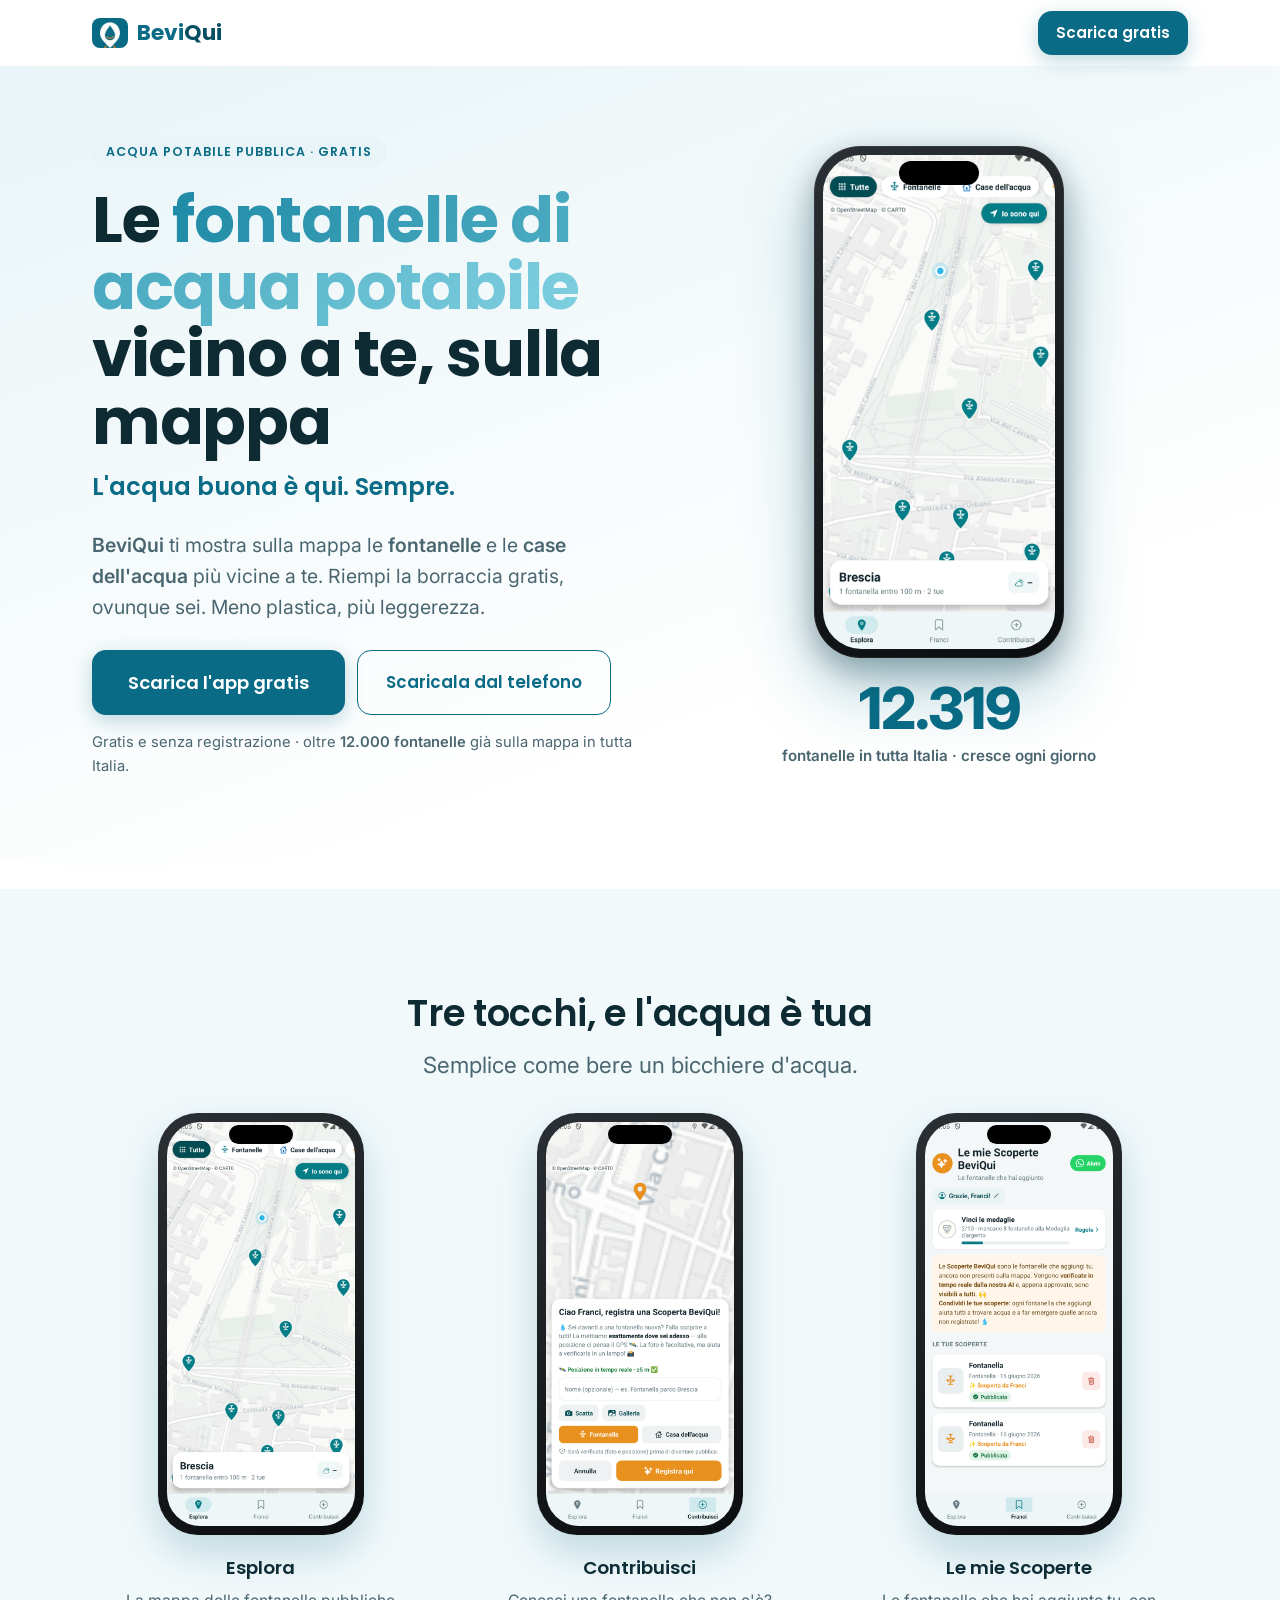
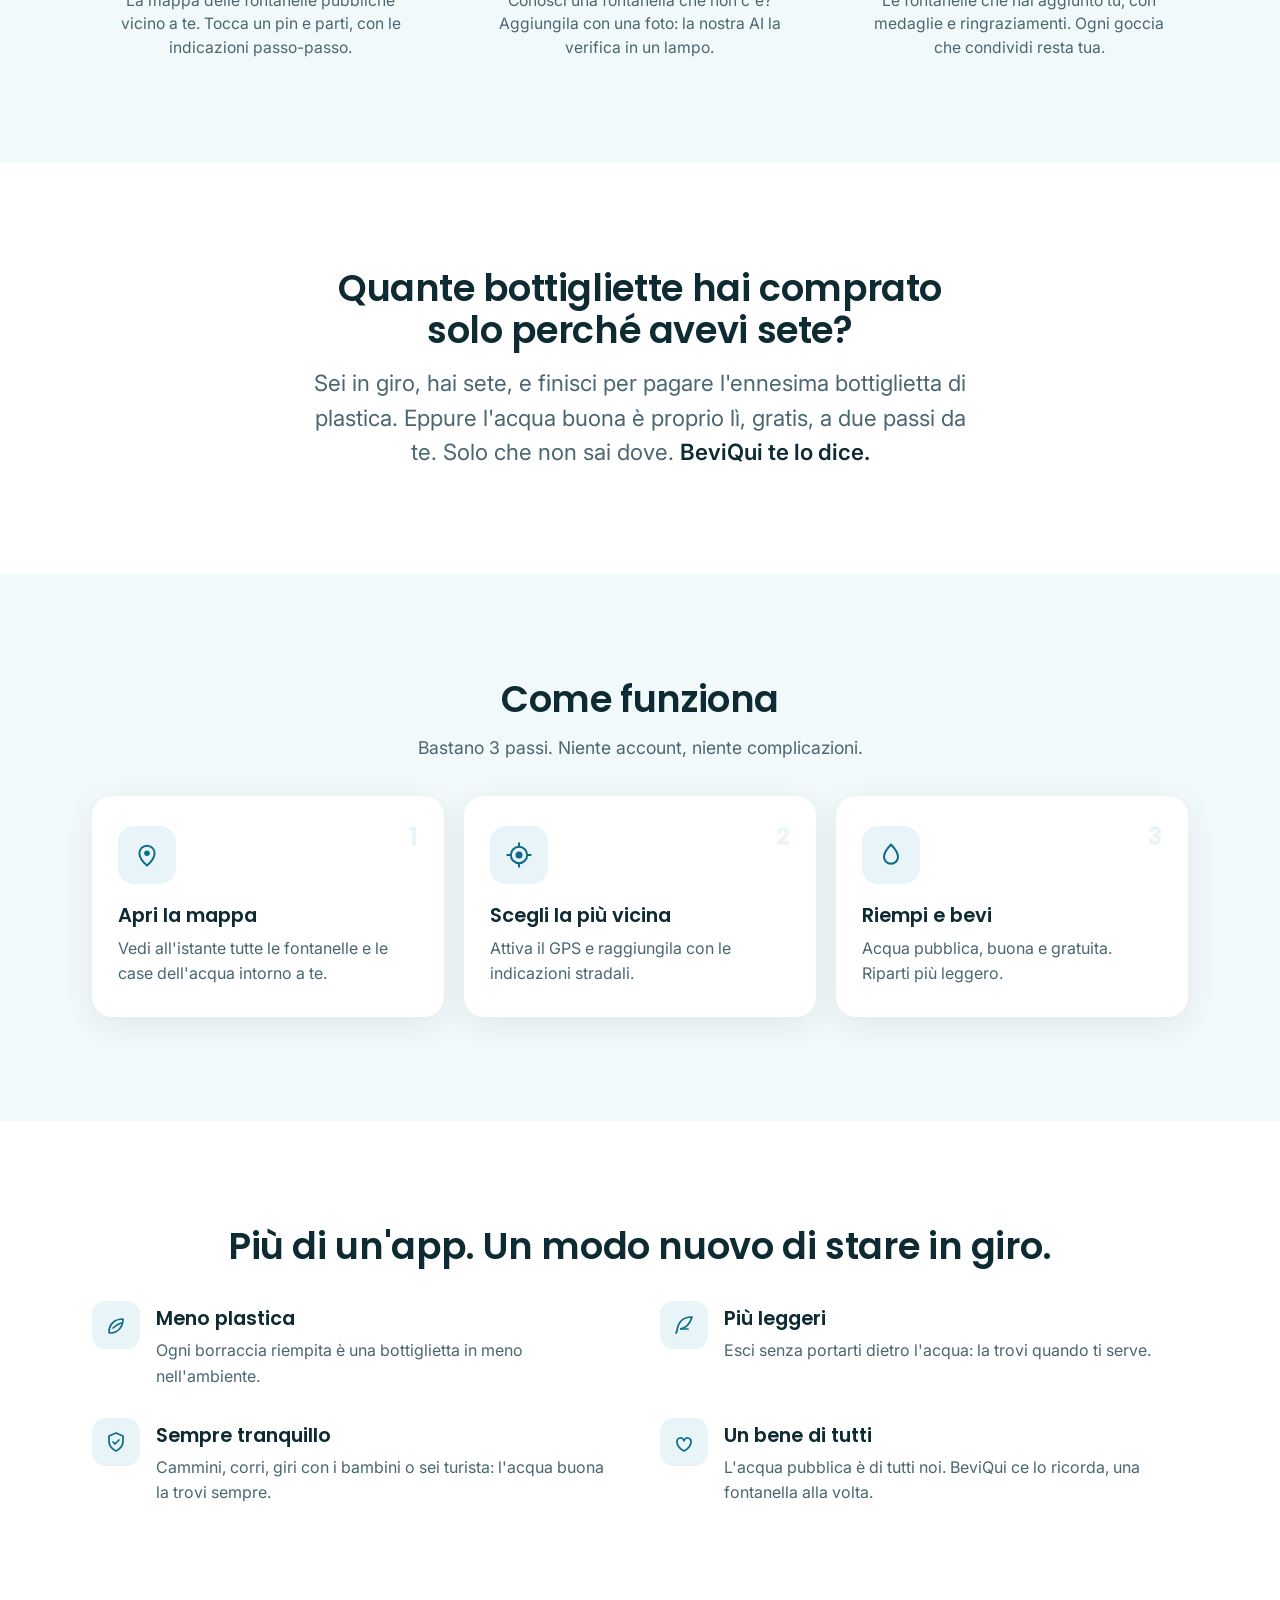
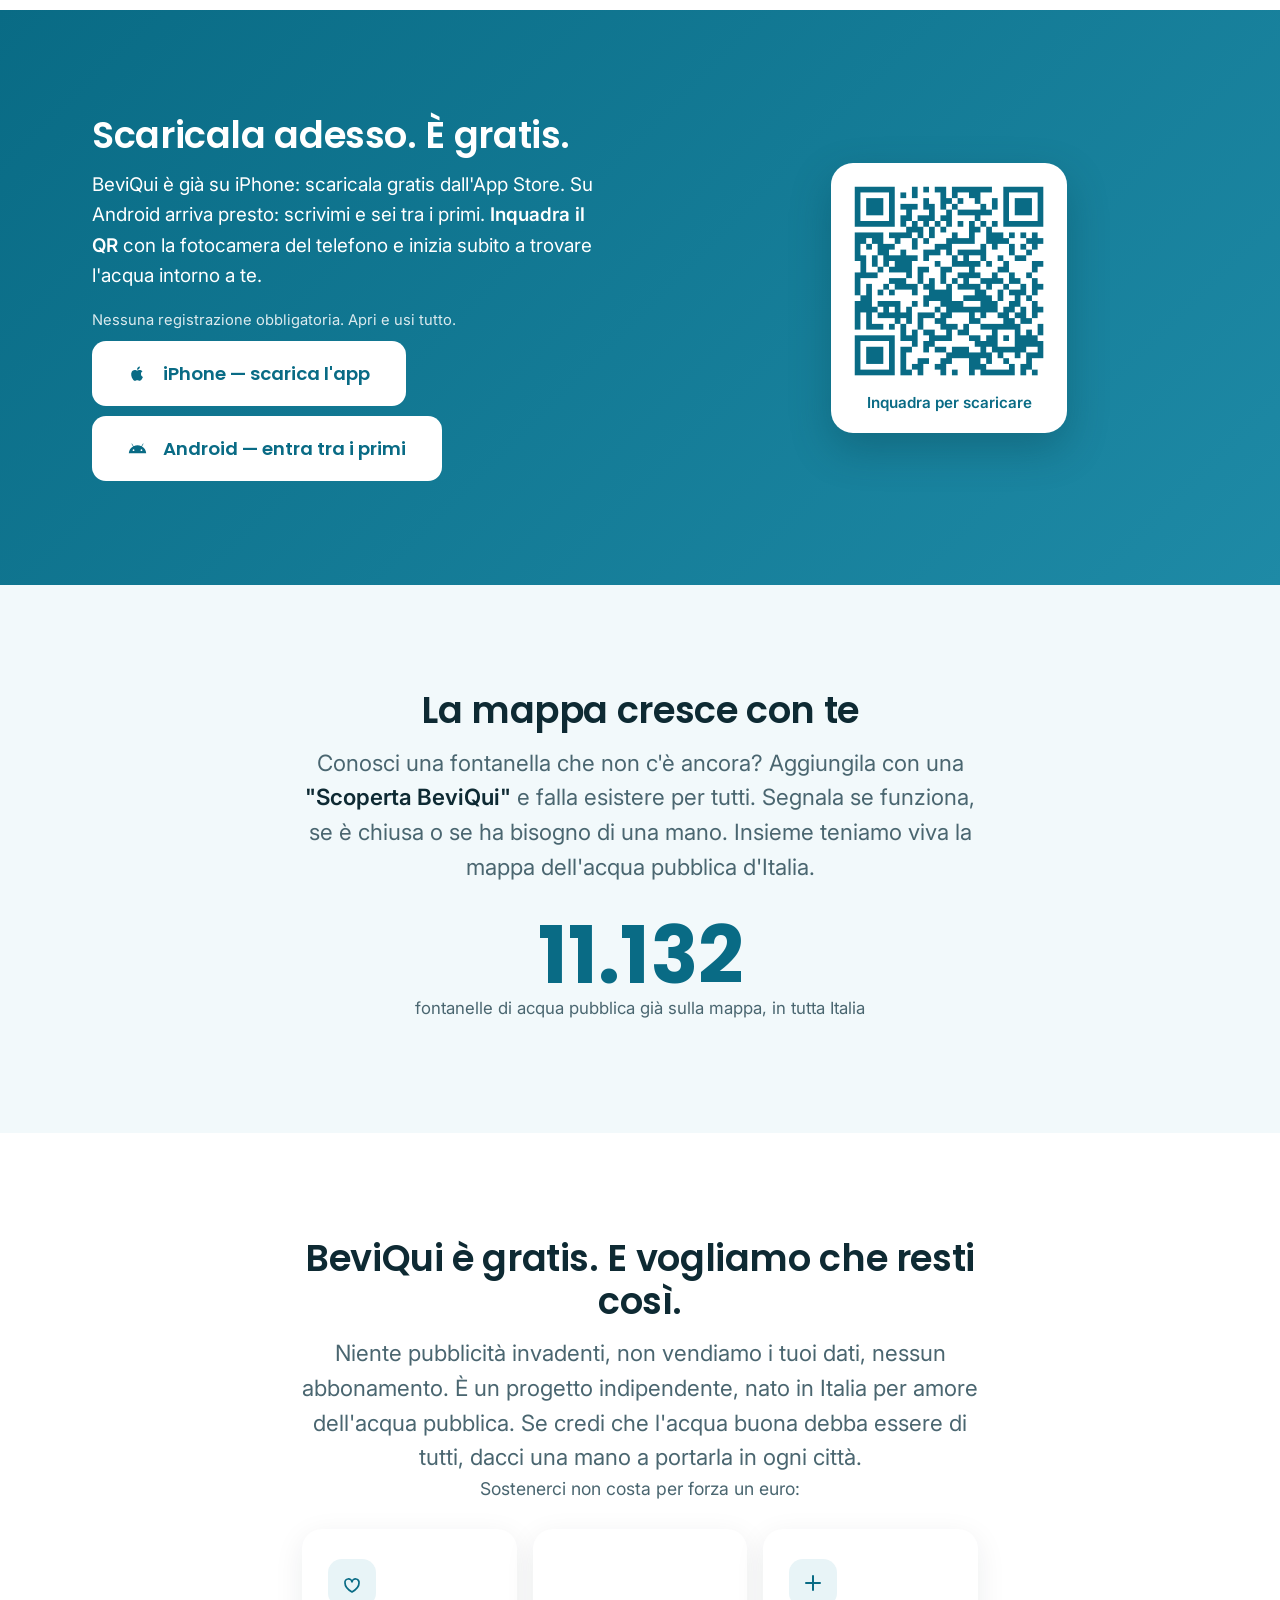
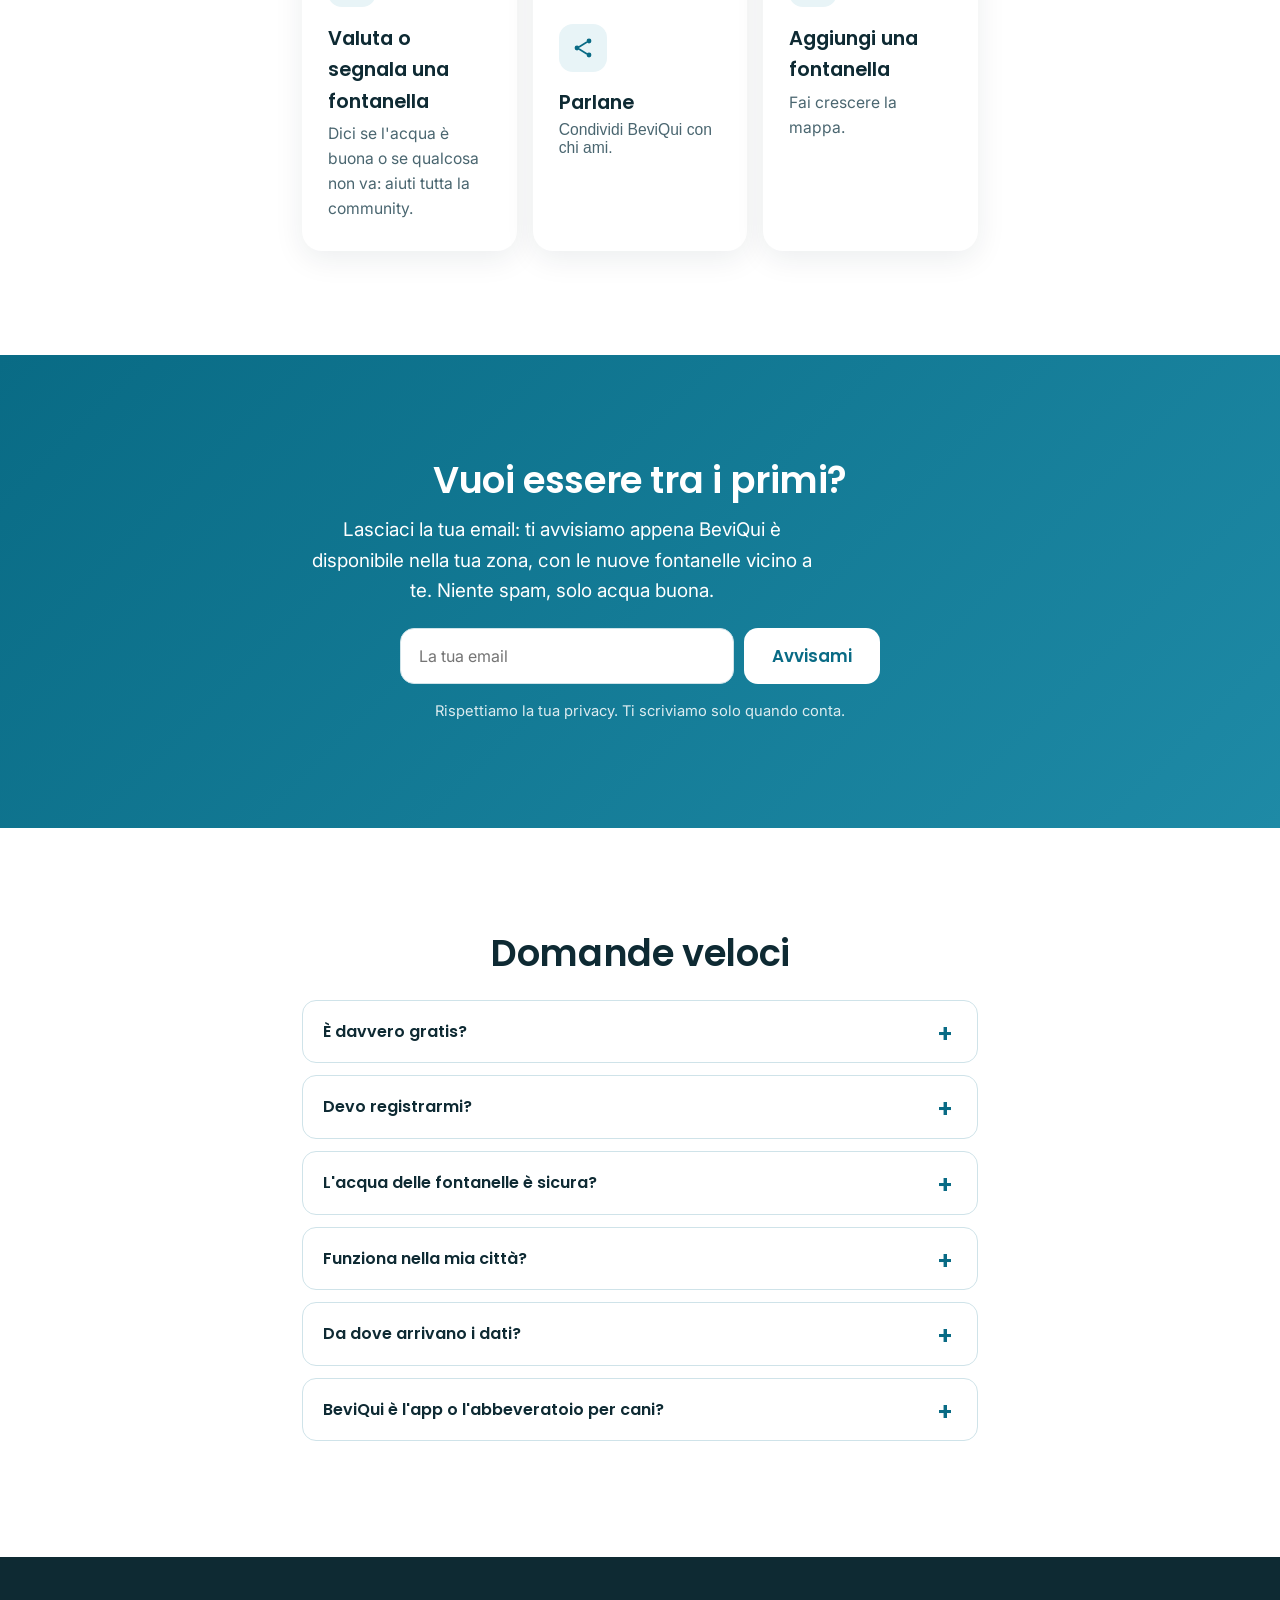
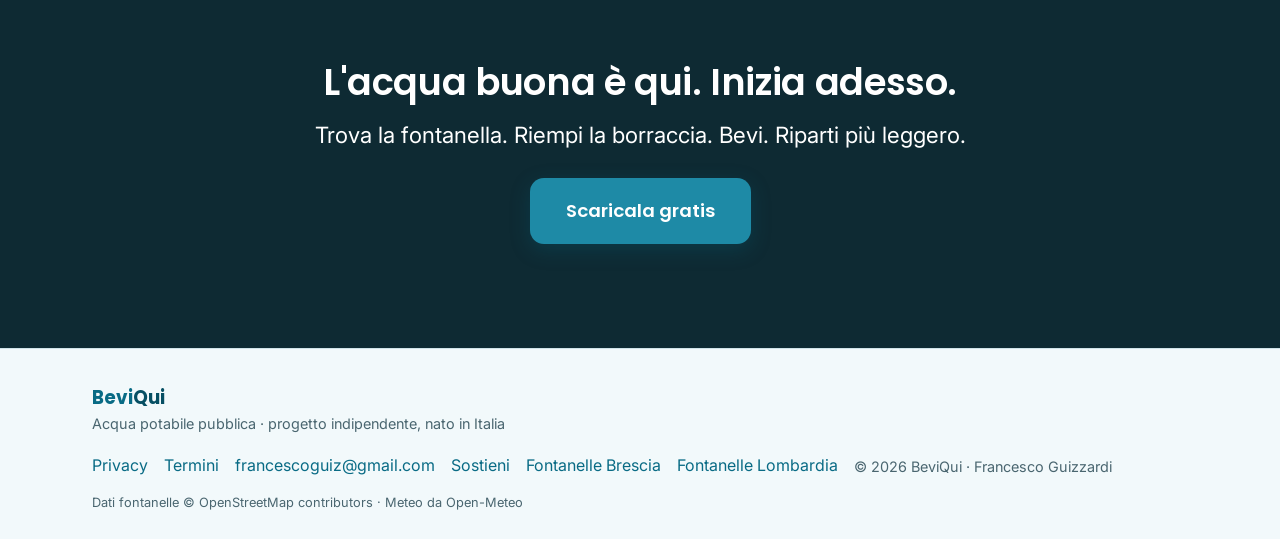
==== index.html @ ef2b9866 "sito: tolta la schermata di blocco - la soluzione e' il link App Store nella bio, non far lavorare l" ====
<!doctype html>
<html lang="it">
<head>
  <meta charset="utf-8" />
  <meta name="viewport" content="width=device-width, initial-scale=1" />
  <title>Fontanelle acqua potabile sulla mappa | BeviQui App</title>
  <meta name="description" content="Trova sulla mappa le fontanelle di acqua potabile pubbliche vicino a te, in tutta Italia. App gratis, senza registrazione né pubblicità." />
  <meta property="og:title" content="Fontanelle acqua potabile sulla mappa | BeviQui App" />
  <meta property="og:description" content="Trova le fontanelle di acqua potabile pubbliche vicino a te, in tutta Italia. App gratis, oltre 12.000 punti già sulla mappa. Senza registrazione." />
  <meta property="og:type" content="website" />
  <meta property="og:url" content="https://beviqui.it/" />
  <meta property="og:locale" content="it_IT" />
  <meta property="og:site_name" content="BeviQui" />
  <meta property="og:image" content="https://beviqui.it/og-image.png" />
  <meta name="twitter:card" content="summary_large_image" />
  <meta name="twitter:title" content="Fontanelle acqua potabile sulla mappa | BeviQui App" />
  <meta name="twitter:description" content="Le fontanelle di acqua potabile pubbliche vicino a te, sulla mappa. App gratis, senza registrazione." />
  <meta name="twitter:image" content="https://beviqui.it/og-image.png" />
  <meta name="robots" content="index,follow" />
  <meta name="theme-color" content="#096B85" />
  <link rel="canonical" href="https://beviqui.it/" />
  <link rel="icon" type="image/png" href="favicon.png" />
  <link rel="apple-touch-icon" href="logo.png" />
  <script type="application/ld+json">
  {"@context":"https://schema.org","@graph":[
    {"@type":"WebSite","name":"BeviQui","alternateName":"BeviQui - App fontanelle acqua potabile","url":"https://beviqui.it/","inLanguage":"it-IT","description":"BeviQui mostra sulla mappa le fontanelle e le case dell'acqua potabile pubbliche più vicine a te. Gratis, senza registrazione."},
    {"@type":"Organization","name":"BeviQui","url":"https://beviqui.it/","logo":"https://beviqui.it/logo.png","founder":{"@type":"Person","name":"Francesco Guizzardi"}},
    {"@type":"MobileApplication","name":"BeviQui","alternateName":"BeviQui - Fontanelle acqua potabile","operatingSystem":"iOS, Android","applicationCategory":"TravelApplication","applicationSubCategory":"Maps & Navigation","inLanguage":"it-IT","url":"https://beviqui.it/","downloadUrl":"https://beviqui.it/scarica","installUrl":"https://beviqui.it/scarica","screenshot":["https://beviqui.it/app-home.png","https://beviqui.it/app-contribuisci.png","https://beviqui.it/app-tu.png"],"featureList":"Mappa delle fontanelle di acqua potabile, indicazioni, contributi della community con verifica AI, case dell'acqua","author":{"@type":"Person","name":"Francesco Guizzardi"},"offers":{"@type":"Offer","price":"0","priceCurrency":"EUR"},"description":"App gratuita per trovare fontanelle e case dell'acqua potabile pubbliche vicino a te, su mappa, con indicazioni. Aggiungi quelle mancanti: community e AI le verificano. Mostra le fontanelle pubbliche di tutta Italia (dati OpenStreetMap, dal vivo) e cresce ogni giorno con la community."},
    {"@type":"FAQPage","mainEntity":[
      {"@type":"Question","name":"È davvero gratis?","acceptedAnswer":{"@type":"Answer","text":"Sì, al 100%. Nessun costo nascosto."}},
      {"@type":"Question","name":"Devo registrarmi?","acceptedAnswer":{"@type":"Answer","text":"No. Apri e usi tutto subito. Ti chiediamo il nome solo dopo il tuo primo contributo, per ringraziarti."}},
      {"@type":"Question","name":"L'acqua delle fontanelle è sicura?","acceptedAnswer":{"@type":"Answer","text":"Sono punti di acqua potabile pubblica gestiti dagli enti locali. Dove serve, la community segnala lo stato."}},
      {"@type":"Question","name":"Funziona nella mia città?","acceptedAnswer":{"@type":"Answer","text":"Sì: BeviQui mostra le fontanelle pubbliche di tutta Italia, dal vivo — sono già oltre 12.000 sulla mappa e crescono ogni giorno con la community. A Brescia e provincia funziona anche offline."}},
      {"@type":"Question","name":"Da dove arrivano i dati?","acceptedAnswer":{"@type":"Answer","text":"Dalle mappe pubbliche di OpenStreetMap e dai contributi della community."}},
      {"@type":"Question","name":"BeviQui è l'app o l'abbeveratoio per cani?","acceptedAnswer":{"@type":"Answer","text":"BeviQui è l'app gratuita che mostra sulla mappa le fontanelle di acqua potabile pubbliche in Italia. Non è il prodotto per animali dal nome simile: è un'applicazione per iPhone e Android."}}
    ]}
  ]}
  </script>
  <link rel="preconnect" href="https://fonts.googleapis.com" />
  <link rel="preconnect" href="https://fonts.gstatic.com" crossorigin />
  <link href="https://fonts.googleapis.com/css2?family=Poppins:wght@500;600;700&family=Inter:wght@400;500;600&display=swap" rel="stylesheet" />
  <link rel="stylesheet" href="style.css" />
</head>
<body>

  <!-- SVG sprite (icone) -->
  <svg width="0" height="0" style="position:absolute" aria-hidden="true">
    <defs>
      <symbol id="i-pin" viewBox="0 0 24 24"><path d="M12 21s-6.5-5.6-6.5-10.5A6.5 6.5 0 0 1 12 4a6.5 6.5 0 0 1 6.5 6.5C18.5 15.4 12 21 12 21z" fill="none" stroke="currentColor" stroke-width="1.7"/><circle cx="12" cy="10.5" r="2.4" fill="currentColor"/></symbol>
      <symbol id="i-gps" viewBox="0 0 24 24"><circle cx="12" cy="12" r="3" fill="currentColor"/><circle cx="12" cy="12" r="7" fill="none" stroke="currentColor" stroke-width="1.7"/><path d="M12 2v3M12 19v3M2 12h3M19 12h3" stroke="currentColor" stroke-width="1.7" stroke-linecap="round"/></symbol>
      <symbol id="i-drop" viewBox="0 0 24 24"><path d="M12 3s6 6.3 6 10.5a6 6 0 1 1-12 0C6 9.3 12 3 12 3z" fill="none" stroke="currentColor" stroke-width="1.7" stroke-linejoin="round"/></symbol>
      <symbol id="i-leaf" viewBox="0 0 24 24"><path d="M5 19c0-8 6-13 14-13 0 8-5 14-13 14-1 0-1-1-1-1z" fill="none" stroke="currentColor" stroke-width="1.7" stroke-linejoin="round"/><path d="M9 15c2-2 5-4 8-5" stroke="currentColor" stroke-width="1.7" stroke-linecap="round"/></symbol>
      <symbol id="i-feather" viewBox="0 0 24 24"><path d="M20 4C11 4 6 9 5 18l-1 2M9 16h7" stroke="currentColor" stroke-width="1.7" stroke-linecap="round" stroke-linejoin="round" fill="none"/><path d="M20 4c-2 7-6 11-12 12" stroke="currentColor" stroke-width="1.7" fill="none"/></symbol>
      <symbol id="i-shield" viewBox="0 0 24 24"><path d="M12 3l7 3v5c0 5-3 8-7 10-4-2-7-5-7-10V6l7-3z" fill="none" stroke="currentColor" stroke-width="1.7" stroke-linejoin="round"/><path d="M9 12l2 2 4-4" stroke="currentColor" stroke-width="1.7" stroke-linecap="round" stroke-linejoin="round" fill="none"/></symbol>
      <symbol id="i-hands" viewBox="0 0 24 24"><path d="M12 21s-7-4-7-9a3.5 3.5 0 0 1 7-1 3.5 3.5 0 0 1 7 1c0 5-7 9-7 9z" fill="none" stroke="currentColor" stroke-width="1.7" stroke-linejoin="round"/></symbol>
      <symbol id="i-share" viewBox="0 0 24 24"><circle cx="18" cy="5" r="2.4" fill="currentColor"/><circle cx="6" cy="12" r="2.4" fill="currentColor"/><circle cx="18" cy="19" r="2.4" fill="currentColor"/><path d="M8 11l8-5M8 13l8 5" stroke="currentColor" stroke-width="1.7"/></symbol>
      <symbol id="i-plus" viewBox="0 0 24 24"><path d="M12 5v14M5 12h14" stroke="currentColor" stroke-width="2" stroke-linecap="round"/></symbol>
    </defs>
  </svg>

  <header class="nav" id="nav">
    <div class="wrap nav-row">
      <a class="brand" href="#top" aria-label="BeviQui">
        <span class="brand-drop" aria-hidden="true">
          <img src="logo-mark.png" alt="" width="34" height="28" />
        </span>
        <span class="brand-name">Bevi<span>Qui</span></span>
      </a>
      <a class="btn btn-primary btn-sm" href="https://apps.apple.com/it/app/beviqui-fontanelle-e-acqua/id6775767613">Scarica gratis</a>
    </div>
  </header>

  <main id="top">
    <!-- HERO -->
    <section class="hero">
      <div class="wrap hero-grid">
        <div class="hero-head reveal">
          <span class="eyebrow">Acqua potabile pubblica · gratis</span>
          <h1>Le <span class="grad">fontanelle di acqua potabile</span> vicino a te, sulla mappa</h1>
          <p class="claim">L'acqua buona è qui. Sempre.</p>
        </div>
        <div class="hero-art reveal">
          <div class="phone-stage">
            <div class="phone">
              <span class="island"></span>
              <div class="phone-screen">
                <img class="map-shot" src="app-home.png" alt="La schermata principale di BeviQui: la mappa con le fontanelle d'acqua potabile vicino a te" width="300" height="667" loading="eager" />
              </div>
            </div>
          </div>
          <div class="hero-count">
            <span class="hc-num" id="fountCount" data-base="12319">12.319</span>
            <span class="hc-label">fontanelle in tutta Italia · cresce ogni giorno</span>
          </div>
        </div>
        <div class="hero-body reveal">
          <p class="lead"><strong>BeviQui</strong> ti mostra sulla mappa le <strong>fontanelle</strong> e le <strong>case dell'acqua</strong> più vicine a te. Riempi la borraccia gratis, ovunque sei. Meno plastica, più leggerezza.</p>
          <div class="cta-row">
            <a class="btn btn-primary btn-lg" href="https://apps.apple.com/it/app/beviqui-fontanelle-e-acqua/id6775767613">Scarica l'app gratis</a>
            <a class="btn btn-ghost" href="https://apps.apple.com/it/app/beviqui-fontanelle-e-acqua/id6775767613">Scaricala dal telefono</a>
          </div>
          <p class="microcopy">Gratis e senza registrazione · oltre <strong>12.000 fontanelle</strong> già sulla mappa in tutta Italia.</p>
        </div>
      </div>
      <div class="wave"><svg viewBox="0 0 1440 80" preserveAspectRatio="none"><path d="M0,40 C240,80 480,0 720,30 C960,60 1200,10 1440,40 L1440,80 L0,80 Z" fill="#ffffff"/></svg></div>
    </section>

    <!-- DENTRO L'APP / SCHERMATE -->
    <section class="section section-soft">
      <div class="wrap narrow center">
        <h2 class="reveal">Tre tocchi, e l'acqua è tua</h2>
        <p class="big reveal">Semplice come bere un bicchiere d'acqua.</p>
      </div>
      <div class="wrap screens-grid">
        <figure class="shot reveal">
          <div class="phone phone-sm"><span class="island"></span><div class="phone-screen"><img src="app-home.png" alt="Schermata Esplora di BeviQui: la mappa delle fontanelle" loading="lazy" width="206" height="458" /></div></div>
          <figcaption><h3>Esplora</h3><p>La mappa delle fontanelle pubbliche vicino a te. Tocca un pin e parti, con le indicazioni passo-passo.</p></figcaption>
        </figure>
        <figure class="shot reveal">
          <div class="phone phone-sm"><span class="island"></span><div class="phone-screen"><img src="app-contribuisci.png" alt="Schermata Contribuisci di BeviQui: aggiungi una fontanella" loading="lazy" width="206" height="458" /></div></div>
          <figcaption><h3>Contribuisci</h3><p>Conosci una fontanella che non c'è? Aggiungila con una foto: la nostra AI la verifica in un lampo.</p></figcaption>
        </figure>
        <figure class="shot reveal">
          <div class="phone phone-sm"><span class="island"></span><div class="phone-screen"><img src="app-tu.png" alt="Schermata Le mie Scoperte di BeviQui: i tuoi contributi e le medaglie" loading="lazy" width="206" height="458" /></div></div>
          <figcaption><h3>Le mie Scoperte</h3><p>Le fontanelle che hai aggiunto tu, con medaglie e ringraziamenti. Ogni goccia che condividi resta tua.</p></figcaption>
        </figure>
      </div>
    </section>

    <!-- PROBLEMA -->
    <section class="section">
      <div class="wrap narrow center reveal">
        <h2>Quante bottigliette hai comprato solo perché avevi sete?</h2>
        <p class="big">Sei in giro, hai sete, e finisci per pagare l'ennesima bottiglietta di plastica. Eppure l'acqua buona è proprio lì, gratis, a due passi da te. Solo che non sai dove. <strong>BeviQui te lo dice.</strong></p>
      </div>
    </section>

    <!-- COME FUNZIONA -->
    <section class="section section-soft">
      <div class="wrap">
        <h2 class="center">Come funziona</h2>
        <p class="center sub">Bastano 3 passi. Niente account, niente complicazioni.</p>
        <div class="steps">
          <div class="card step reveal">
            <span class="ico-circle"><svg class="ico"><use href="#i-pin"/></svg></span>
            <span class="step-n">1</span>
            <h3>Apri la mappa</h3>
            <p>Vedi all'istante tutte le fontanelle e le case dell'acqua intorno a te.</p>
          </div>
          <div class="card step reveal">
            <span class="ico-circle"><svg class="ico"><use href="#i-gps"/></svg></span>
            <span class="step-n">2</span>
            <h3>Scegli la più vicina</h3>
            <p>Attiva il GPS e raggiungila con le indicazioni stradali.</p>
          </div>
          <div class="card step reveal">
            <span class="ico-circle"><svg class="ico"><use href="#i-drop"/></svg></span>
            <span class="step-n">3</span>
            <h3>Riempi e bevi</h3>
            <p>Acqua pubblica, buona e gratuita. Riparti più leggero.</p>
          </div>
        </div>
      </div>
    </section>

    <!-- PERCHE -->
    <section class="section">
      <div class="wrap">
        <h2 class="center">Più di un'app. Un modo nuovo di stare in giro.</h2>
        <div class="benefits">
          <div class="benefit reveal"><span class="ico-circle sm"><svg class="ico"><use href="#i-leaf"/></svg></span><div><h3>Meno plastica</h3><p>Ogni borraccia riempita è una bottiglietta in meno nell'ambiente.</p></div></div>
          <div class="benefit reveal"><span class="ico-circle sm"><svg class="ico"><use href="#i-feather"/></svg></span><div><h3>Più leggeri</h3><p>Esci senza portarti dietro l'acqua: la trovi quando ti serve.</p></div></div>
          <div class="benefit reveal"><span class="ico-circle sm"><svg class="ico"><use href="#i-shield"/></svg></span><div><h3>Sempre tranquillo</h3><p>Cammini, corri, giri con i bambini o sei turista: l'acqua buona la trovi sempre.</p></div></div>
          <div class="benefit reveal"><span class="ico-circle sm"><svg class="ico"><use href="#i-hands"/></svg></span><div><h3>Un bene di tutti</h3><p>L'acqua pubblica è di tutti noi. BeviQui ce lo ricorda, una fontanella alla volta.</p></div></div>
        </div>
      </div>
    </section>

    <!-- PROVA / QR -->
    <section id="prova" class="section section-teal">
      <div class="wrap prova-grid">
        <div class="reveal">
          <h2>Scaricala adesso. È gratis.</h2>
          <p class="lead-light">BeviQui è già su iPhone: scaricala gratis dall'App Store. Su Android arriva presto: scrivimi e sei tra i primi. <strong>Inquadra il QR</strong> con la fotocamera del telefono e inizia subito a trovare l'acqua intorno a te.</p>
          <p class="microcopy light">Nessuna registrazione obbligatoria. Apri e usi tutto.</p>
          <div class="badges">
            <a class="btn btn-light btn-lg" href="https://apps.apple.com/it/app/beviqui-fontanelle-e-acqua/id6775767613"><svg viewBox="0 0 24 24" width="19" height="19" fill="currentColor" aria-hidden="true" style="vertical-align:-3px;margin-right:8px"><path d="M16.36 12.72c-.02-2.3 1.88-3.4 1.96-3.45-1.07-1.56-2.73-1.78-3.32-1.8-1.41-.14-2.76.83-3.48.83-.72 0-1.83-.81-3-.79-1.54.02-2.96.9-3.75 2.28-1.6 2.78-.41 6.9 1.15 9.16.76 1.1 1.67 2.34 2.86 2.3 1.15-.05 1.58-.74 2.97-.74 1.39 0 1.78.74 3 .72 1.24-.02 2.02-1.12 2.78-2.23.88-1.28 1.24-2.52 1.26-2.58-.03-.01-2.41-.93-2.43-3.7zM14.1 5.9c.63-.77 1.06-1.83.94-2.9-.91.04-2.01.61-2.66 1.37-.58.68-1.09 1.76-.95 2.8 1.01.08 2.04-.51 2.67-1.27z"/></svg>iPhone — scarica l'app</a>
            <a class="btn btn-light btn-lg" href="/android/"><svg viewBox="0 0 24 24" width="19" height="19" fill="currentColor" aria-hidden="true" style="vertical-align:-3px;margin-right:8px"><path d="M17.6 9.48l1.84-3.18a.38.38 0 00-.14-.52.38.38 0 00-.52.14l-1.86 3.22a11.4 11.4 0 00-9.84 0L5.22 5.92a.38.38 0 00-.52-.14.38.38 0 00-.14.52L6.4 9.48A10.8 10.8 0 001 18h22a10.8 10.8 0 00-5.4-8.52zM7 15.25a1.1 1.1 0 110-2.2 1.1 1.1 0 010 2.2zm10 0a1.1 1.1 0 110-2.2 1.1 1.1 0 010 2.2z"/></svg>Android — entra tra i primi</a>
          </div>
        </div>
        <div class="qr-wrap reveal">
          <div class="qr-card">
            <img src="qr-beviqui.png" alt="Codice QR per scaricare BeviQui dall'App Store" width="200" height="200" />
            <span class="qr-label">Inquadra per scaricare</span>
          </div>
        </div>
      </div>
    </section>

    <!-- COMMUNITY -->
    <section class="section section-soft">
      <div class="wrap narrow center">
        <h2 class="reveal">La mappa cresce con te</h2>
        <p class="big reveal">Conosci una fontanella che non c'è ancora? Aggiungila con una <strong>"Scoperta BeviQui"</strong> e falla esistere per tutti. Segnala se funziona, se è chiusa o se ha bisogno di una mano. Insieme teniamo viva la mappa dell'acqua pubblica d'Italia.</p>
        <div class="counter reveal">
          <span class="count" data-target="12319">0</span>
          <span class="count-label">fontanelle di acqua pubblica già sulla mappa, in tutta Italia</span>
        </div>
      </div>
    </section>

    <!-- SOSTIENI -->
    <section id="sostieni" class="section">
      <div class="wrap narrow center">
        <h2 class="reveal">BeviQui è gratis. E vogliamo che resti così.</h2>
        <p class="big reveal">Niente pubblicità invadenti, non vendiamo i tuoi dati, nessun abbonamento. È un progetto indipendente, nato in Italia per amore dell'acqua pubblica. Se credi che l'acqua buona debba essere di tutti, dacci una mano a portarla in ogni città.</p>
        <p class="sub reveal">Sostenerci non costa per forza un euro:</p>
        <div class="support reveal">
          <a class="card support-card" href="/scarica"><span class="ico-circle sm"><svg class="ico"><use href="#i-hands"/></svg></span><h3>Valuta o segnala una fontanella</h3><p>Dici se l'acqua è buona o se qualcosa non va: aiuti tutta la community.</p></a>
          <button class="card support-card" id="shareBtn"><span class="ico-circle sm"><svg class="ico"><use href="#i-share"/></svg></span><h3>Parlane</h3><p>Condividi BeviQui con chi ami.</p></button>
          <a class="card support-card" href="#prova"><span class="ico-circle sm"><svg class="ico"><use href="#i-plus"/></svg></span><h3>Aggiungi una fontanella</h3><p>Fai crescere la mappa.</p></a>
        </div>
      </div>
    </section>

    <!-- LISTA ATTESA -->
    <section id="lista" class="section section-teal">
      <div class="wrap narrow center reveal">
        <h2>Vuoi essere tra i primi?</h2>
        <p class="lead-light">Lasciaci la tua email: ti avvisiamo appena BeviQui è disponibile nella tua zona, con le nuove fontanelle vicino a te. Niente spam, solo acqua buona.</p>
        <!-- Collega l'endpoint Formspree (gratis) in action -->
        <form class="signup" action="https://formspree.io/f/XXXXXXXX" method="POST">
          <input type="email" name="email" placeholder="La tua email" required aria-label="La tua email" />
          <button class="btn btn-light" type="submit">Avvisami</button>
        </form>
        <p class="microcopy light">Rispettiamo la tua privacy. Ti scriviamo solo quando conta.</p>
      </div>
    </section>

    <!-- FAQ -->
    <section class="section">
      <div class="wrap narrow">
        <h2 class="center">Domande veloci</h2>
        <div class="faq">
          <details><summary>È davvero gratis?</summary><p>Sì, al 100%. Nessun costo nascosto.</p></details>
          <details><summary>Devo registrarmi?</summary><p>No. Apri e usi tutto subito. Ti chiediamo il nome solo dopo il tuo primo contributo, per ringraziarti.</p></details>
          <details><summary>L'acqua delle fontanelle è sicura?</summary><p>Sono punti di acqua potabile pubblica gestiti dagli enti locali. Dove serve, la community segnala lo stato.</p></details>
          <details><summary>Funziona nella mia città?</summary><p>Sì: BeviQui mostra le fontanelle pubbliche di tutta Italia, dal vivo — sono già oltre 12.000 sulla mappa e crescono ogni giorno con la community. A Brescia e provincia funziona anche offline.</p></details>
          <details><summary>Da dove arrivano i dati?</summary><p>Dalle mappe pubbliche di OpenStreetMap e dai contributi della community.</p></details>
          <details><summary>BeviQui è l'app o l'abbeveratoio per cani?</summary><p>BeviQui è l'app gratuita che mostra sulla mappa le fontanelle di acqua potabile pubbliche in Italia. Non è il prodotto per animali dal nome simile: è un'applicazione per iPhone e Android.</p></details>
        </div>
      </div>
    </section>

    <!-- FOOTER CTA -->
    <section class="section section-cta center">
      <div class="wrap narrow reveal">
        <h2>L'acqua buona è qui. Inizia adesso.</h2>
        <p class="big">Trova la fontanella. Riempi la borraccia. Bevi. Riparti più leggero.</p>
        <a class="btn btn-primary btn-lg" href="https://apps.apple.com/it/app/beviqui-fontanelle-e-acqua/id6775767613">Scaricala gratis</a>
      </div>
    </section>
  </main>

  <footer class="footer">
    <div class="wrap footer-row">
      <div>
        <span class="brand-name small">Bevi<span>Qui</span></span>
        <p class="muted small">Acqua potabile pubblica · progetto indipendente, nato in Italia</p>
      </div>
      <div class="footer-links">
        <a href="privacy.html">Privacy</a>
        <a href="termini.html">Termini</a>
        <a href="mailto:francescoguiz@gmail.com">francescoguiz@gmail.com</a>
        <a href="#sostieni">Sostieni</a>
        <a href="/fontanelle/brescia">Fontanelle Brescia</a>
        <a href="/fontanelle/lombardia">Fontanelle Lombardia</a>
        <span class="muted small">© <span id="year">2026</span> BeviQui · Francesco Guizzardi</span>
      </div>
    </div>
    <p class="wrap muted xsmall credits">Dati fontanelle © OpenStreetMap contributors · Meteo da Open-Meteo</p>
  </footer>

  <script>
    document.getElementById('year').textContent = new Date().getFullYear();

    // Header solido al scroll
    var nav = document.getElementById('nav');
    var onScroll = function () { nav.classList.toggle('solid', window.scrollY > 12); };
    onScroll(); window.addEventListener('scroll', onScroll, { passive: true });

    var reduce = window.matchMedia('(prefers-reduced-motion: reduce)').matches;

    // Numero fontanelle UNICO per tutta la pagina (identico ovunque): base + community LIVE.
    // Entrambi i contatori (mockup in alto e sezione "La mappa cresce con te") si registrano qui e
    // puntano SEMPRE allo stesso valore beviTotal → nessuna discrepanza (12.319 vs 12.321).
    var beviBaseEl = document.getElementById('fountCount');
    var BEVI_BASE = (beviBaseEl && parseInt(beviBaseEl.getAttribute('data-base'), 10)) || 12319;
    var beviTotal = BEVI_BASE, beviApply = [];
    function beviRetargetAll() { beviApply.forEach(function (f) { f(beviTotal); }); }
    function beviAnimator(el) {
      var shown = 0, raf = null;
      return function (target) {
        if (reduce) { shown = target; el.textContent = target.toLocaleString('it-IT'); return; }
        if (raf) cancelAnimationFrame(raf);
        var start = shown, t0 = null, dur = 1600;
        function tick(t) {
          if (!t0) t0 = t;
          var p = Math.min((t - t0) / dur, 1);
          shown = Math.floor(start + (target - start) * (1 - Math.pow(1 - p, 3)));
          el.textContent = shown.toLocaleString('it-IT');
          if (p < 1) raf = requestAnimationFrame(tick); else shown = target;
        }
        raf = requestAnimationFrame(tick);
      };
    }

    // Reveal allo scroll
    var io = new IntersectionObserver(function (entries) {
      entries.forEach(function (e) {
        if (e.isIntersecting) { e.target.classList.add('in'); io.unobserve(e.target); }
      });
    }, { threshold: 0.15 });
    document.querySelectorAll('.reveal').forEach(function (el) { io.observe(el); });

    // Contatore animato (sezione "La mappa cresce con te") — stesso numero del mockup in alto.
    var counter = document.querySelector('.count');
    if (counter) {
      var animateCount = beviAnimator(counter);
      beviApply.push(animateCount);
      var cio = new IntersectionObserver(function (entries) {
        entries.forEach(function (e) {
          if (!e.isIntersecting) return;
          cio.disconnect();
          animateCount(beviTotal);
        });
      }, { threshold: 0.5 });
      cio.observe(counter);
    }

    // Condividi
    var sb = document.getElementById('shareBtn');
    if (sb) sb.addEventListener('click', function () {
      var data = { title: 'BeviQui', text: "Trova l'acqua pubblica vicino a te 💧", url: location.href };
      if (navigator.share) navigator.share(data).catch(function () {});
      else { navigator.clipboard && navigator.clipboard.writeText(location.href); sb.querySelector('p').textContent = 'Link copiato!'; }
    });

    // Contatore fontanelle SOTTO il mockup + fetch UNICO della community: aggiorna beviTotal e
    // ri-anima TUTTI i contatori registrati → il numero è identico ovunque nella pagina.
    (function () {
      var el = document.getElementById('fountCount');
      if (el) {
        var animateHero = beviAnimator(el);
        beviApply.push(animateHero);
        animateHero(beviTotal); // cresce da 0 al totale appena carica
      }
      try {
        var SB = 'https://waxzrmlspgpuxvftzkvd.supabase.co';
        var KEY = 'eyJhbGciOiJIUzI1NiIsInR5cCI6IkpXVCJ9.eyJpc3MiOiJzdXBhYmFzZSIsInJlZiI6IndheHpybWxzcGdwdXh2ZnR6a3ZkIiwicm9sZSI6ImFub24iLCJpYXQiOjE3ODA5Mjc5MjksImV4cCI6MjA5NjUwMzkyOX0.J4vSIKgqDTjAQpSJb81kGD1Yhdrp0eyo_4y3yNcgiX0';
        fetch(SB + '/rest/v1/fountains?select=id', { headers: { apikey: KEY, Authorization: 'Bearer ' + KEY, Prefer: 'count=exact', Range: '0-0' } })
          .then(function (r) {
            var cr = r.headers.get('content-range'); var tot = cr ? parseInt(cr.split('/')[1], 10) : NaN;
            if (!isNaN(tot) && tot > 0) { beviTotal = BEVI_BASE + tot; beviRetargetAll(); }
          }).catch(function () {});
      } catch (e) {}
    })();
  </script>
  </body>
</html>
---- style.css ----
/* BeviQui — landing page (design system marketing). Teal #096B85 · Poppins + Inter. */
:root{
  --teal:#096B85; --teal-dark:#064F63; --teal-light:#1E8AA6;
  --ice:#E8F4F7; --soft:#F2F9FB; --accent:#F2994A;
  --ink:#0E2A33; --muted:#4A6670; --line:#CFE3E9; --success:#2BB673;
  --maxw:1140px; --read:720px; --radius:20px;
  --shadow:0 8px 30px rgba(14,42,51,.08); --shadow-btn:0 6px 20px rgba(9,107,133,.25);
}
*{box-sizing:border-box;margin:0;padding:0}
html{scroll-behavior:smooth}
body{font-family:Inter,-apple-system,BlinkMacSystemFont,"Segoe UI",sans-serif;color:var(--ink);background:#fff;line-height:1.6;-webkit-font-smoothing:antialiased;overflow-x:hidden}
h1,h2,h3,.brand-name,.count,.btn,.eyebrow{font-family:Poppins,Inter,sans-serif}
.wrap{max-width:var(--maxw);margin:0 auto;padding:0 22px}
.narrow{max-width:var(--read)}
.center{text-align:center}
h1{font-size:clamp(2.5rem,7vw,4rem);font-weight:700;line-height:1.05;letter-spacing:-.02em}
h2{font-size:clamp(1.7rem,4.2vw,2.3rem);font-weight:600;line-height:1.15;letter-spacing:-.01em;margin-bottom:14px}
h3{font-size:1.22rem;font-weight:600;margin:8px 0 4px}
p{font-size:1.08rem}
a{color:var(--teal);text-decoration:none}
strong{color:inherit;font-weight:600}
.muted{color:var(--muted)} .small{font-size:.9rem} .xsmall{font-size:.8rem}
.grad{background:linear-gradient(120deg,var(--teal-light),#7fd0e0);-webkit-background-clip:text;background-clip:text;color:transparent}
.eyebrow{display:inline-block;font-size:.78rem;font-weight:600;letter-spacing:.08em;text-transform:uppercase;color:var(--teal);background:var(--ice);padding:6px 14px;border-radius:999px;margin-bottom:18px}
.sub{color:var(--muted);font-size:1.1rem;margin-bottom:8px}
.big{font-size:clamp(1.15rem,2.4vw,1.4rem);color:var(--muted);line-height:1.55}
.big strong{color:var(--ink)}
.claim{font-family:'Poppins',sans-serif;font-size:clamp(1.15rem,2.8vw,1.5rem);font-weight:600;color:var(--teal);margin:16px 0 14px;line-height:1.3}

/* BUTTONS */
.btn{display:inline-flex;align-items:center;justify-content:center;gap:8px;font-size:1.05rem;font-weight:600;padding:15px 28px;border-radius:14px;border:0;cursor:pointer;transition:transform .12s ease,background .2s ease,box-shadow .2s ease;min-height:48px}
.btn-sm{padding:10px 18px;font-size:.95rem;min-height:0}
.btn-lg{padding:18px 36px;font-size:1.15rem}
.btn-primary{background:var(--teal);color:#fff;box-shadow:var(--shadow-btn)}
.btn-primary:hover{background:var(--teal-dark);transform:translateY(-2px)}
.btn-ghost{background:transparent;color:var(--teal);border:1.6px solid var(--teal)}
.btn-ghost:hover{background:var(--ice);transform:translateY(-2px)}
.btn-light{background:#fff;color:var(--teal)}
.btn-light:hover{background:#eef7f9;transform:translateY(-2px)}
.btn:active{transform:translateY(0)}

/* NAV */
.nav{position:sticky;top:0;z-index:30;transition:background .25s ease,box-shadow .25s ease}
.nav.solid{background:rgba(255,255,255,.92);backdrop-filter:blur(10px);box-shadow:0 1px 0 rgba(14,42,51,.06)}
.nav-row{display:flex;align-items:center;justify-content:space-between;height:66px}
.brand{display:flex;align-items:center;gap:9px}
.brand-drop{display:flex}
.brand-drop img{height:30px;width:auto;border-radius:8px;display:block}
.brand-name{font-weight:700;font-size:1.35rem;color:var(--teal)}
.brand-name span{color:var(--teal-dark)}
.brand-name.small{font-size:1.15rem}

/* HERO */
.hero{position:relative;background:linear-gradient(160deg,var(--ice),#fff 72%);padding:54px 0 92px}
.hero-grid{display:grid;grid-template-columns:1fr;gap:40px;align-items:center}
.hero-body .lead{font-size:1.22rem;color:var(--muted);margin:0 0 26px;max-width:560px}
.hero-head{margin:0} .hero-body{margin:0}
.cta-row{display:flex;gap:12px;flex-wrap:wrap}
.microcopy{font-size:.92rem;color:var(--muted);margin-top:16px}
.microcopy.light{color:rgba(255,255,255,.85)}
.wave{position:absolute;left:0;right:0;bottom:-1px;line-height:0}
.wave svg{width:100%;height:60px;display:block}

/* HERO phone mockup */
.hero-art{display:flex;justify-content:center}
/* Mockup telefono — iPhone moderno: Dynamic Island, cornice titanio, bordi sottili */
.phone-stage{position:relative;display:inline-block;animation:floaty 6.5s ease-in-out infinite;will-change:transform}
.phone-stage:before{content:"";position:absolute;inset:-14% -20%;z-index:-1;background:radial-gradient(closest-side,rgba(9,107,133,.32),rgba(242,153,74,.10) 55%,rgba(9,107,133,0) 76%)}
.phone{width:250px;height:512px;border-radius:46px;background:linear-gradient(155deg,#2b3034,#0b0d0f);padding:9px;position:relative;box-shadow:0 0 0 1px rgba(255,255,255,.06) inset,0 30px 70px rgba(9,107,133,.34),0 12px 30px rgba(7,18,22,.30);transform:none;transition:transform .5s ease}
.phone:hover{transform:none}
.island{position:absolute;top:15px;left:50%;transform:translateX(-50%);width:80px;height:24px;border-radius:99px;background:#000;z-index:3}
.phone-screen{width:100%;height:100%;border-radius:38px;overflow:hidden;position:relative;background:#dff0f3}
.phone-screen img{width:100%;height:100%;object-fit:cover;display:block}
/* variante piccola e frontale per la vetrina delle 3 schermate */
.phone-sm{width:206px;height:422px;border-radius:40px;transform:none;box-shadow:0 18px 40px rgba(9,107,133,.22)}
.phone-sm:hover{transform:none}
.phone-sm .island{width:64px;height:19px;top:12px}
.phone-sm .phone-screen{border-radius:33px}
@keyframes floaty{0%,100%{transform:translateY(0)}50%{transform:translateY(-12px)}}
/* vetrina 3 schermate */
.screens-grid{display:grid;grid-template-columns:1fr;gap:42px;justify-items:center;margin-top:30px}
.shot{margin:0 auto;text-align:center;max-width:300px;display:flex;flex-direction:column;align-items:center}
.shot figcaption h3{margin:18px 0 6px;font-size:1.15rem;color:var(--ink)}
.shot figcaption p{color:var(--muted);font-size:.98rem;line-height:1.5}
.map-bg{position:absolute;inset:0;background:radial-gradient(120% 80% at 70% 20%,#eaf6f8,#cfe7ec)}
.street{position:absolute;background:#bcd9df;border-radius:6px;opacity:.9}
.street.s1{top:24%;left:-10%;width:120%;height:10px;transform:rotate(-8deg)}
.street.s2{top:58%;left:-10%;width:120%;height:14px;transform:rotate(6deg)}
.street.s3{top:-10%;left:34%;width:12px;height:120%;transform:rotate(10deg)}
.street.s4{top:-10%;left:68%;width:9px;height:120%;transform:rotate(-6deg)}
.pin{position:absolute;width:22px;height:22px;background:var(--teal);border-radius:50% 50% 50% 0;transform:rotate(-45deg);box-shadow:0 4px 8px rgba(9,107,133,.35);animation:drop .6s cubic-bezier(.2,1.2,.3,1) backwards}
.pin:after{content:"";position:absolute;top:6px;left:6px;width:10px;height:10px;background:#fff;border-radius:50%}
.pin1{top:30%;left:26%;animation-delay:.2s}
.pin2{top:46%;left:60%;animation-delay:.45s}
.pin3{top:66%;left:34%;animation-delay:.7s}
.pin4{top:22%;left:70%;animation-delay:.95s}
.me{position:absolute;top:52%;left:46%;width:16px;height:16px;background:#2b7fff;border:3px solid #fff;border-radius:50%;box-shadow:0 0 0 0 rgba(43,127,255,.5);animation:pulse 2s infinite}
.map-chip{position:absolute;left:14px;bottom:16px;background:#fff;color:var(--ink);font-size:.78rem;font-weight:600;padding:8px 12px;border-radius:12px;box-shadow:0 6px 16px rgba(14,42,51,.16)}
/* Mappa REALE dell'app dentro il mockup + contatore fontanelle subito sotto */
.hero-art{flex-direction:column;align-items:center}
.phone-screen .map-shot{width:100%;height:100%;object-fit:cover;display:block}
.hero-count{text-align:center;margin-top:22px}
.hero-count .hc-num{display:block;font-size:clamp(2.5rem,6.5vw,3.6rem);font-weight:800;color:var(--teal);line-height:1;letter-spacing:-1px}
.hero-count .hc-label{display:block;font-size:.95rem;color:var(--muted);font-weight:600;margin-top:6px}
@keyframes drop{from{opacity:0;transform:rotate(-45deg) translateY(-40px)}to{opacity:1;transform:rotate(-45deg) translateY(0)}}
@keyframes pulse{0%{box-shadow:0 0 0 0 rgba(43,127,255,.5)}70%{box-shadow:0 0 0 16px rgba(43,127,255,0)}100%{box-shadow:0 0 0 0 rgba(43,127,255,0)}}

/* SECTIONS */
.section{padding:78px 0}
.section-soft{background:var(--soft)}
.section-teal{background:linear-gradient(135deg,var(--teal),var(--teal-light));color:#fff}
.section-teal h2,.section-teal p{color:#fff}
.section-cta{background:var(--ink);color:#fff}
.section-cta h2,.section-cta p{color:#fff}
.section .sub{margin-bottom:8px}
.lead-light{font-size:1.18rem;color:rgba(255,255,255,.92);max-width:520px;margin:14px 0 18px}

/* STEPS */
.steps{display:grid;grid-template-columns:1fr;gap:20px;margin-top:34px}
.card{background:#fff;border-radius:var(--radius);box-shadow:var(--shadow);padding:30px 26px}
.step{position:relative}
.step-n{position:absolute;top:22px;right:26px;font-family:Poppins;font-weight:700;font-size:1.5rem;color:var(--ice)}
.ico-circle{display:inline-flex;align-items:center;justify-content:center;width:58px;height:58px;border-radius:16px;background:var(--ice);color:var(--teal);margin-bottom:8px}
.ico-circle.sm{width:48px;height:48px;border-radius:14px;flex:0 0 auto}
.ico{width:28px;height:28px}
.ico-circle.sm .ico{width:24px;height:24px}
.card p{color:var(--muted);font-size:1rem}

/* BENEFITS */
.benefits{display:grid;grid-template-columns:1fr;gap:22px;margin-top:34px}
.benefit{display:flex;gap:16px;align-items:flex-start;text-align:left}
.benefit h3{margin-top:2px}
.benefit p{color:var(--muted);font-size:1rem}

/* PROVA / QR */
.prova-grid{display:grid;grid-template-columns:1fr;gap:34px;align-items:center}
.badges{display:flex;gap:10px;flex-wrap:wrap;margin-top:8px}
.badge{display:inline-flex;align-items:center;background:rgba(255,255,255,.16);border:1px solid rgba(255,255,255,.4);color:#fff;padding:11px 16px;border-radius:12px;font-weight:600;font-size:.95rem}
.badge-soon{opacity:.7}
.qr-wrap{display:flex;justify-content:center}
.qr-card{background:#fff;border-radius:22px;padding:18px;box-shadow:0 16px 40px rgba(6,55,67,.3);text-align:center;animation:glow 2.6s ease-in-out infinite}
.qr-card img{display:block;width:200px;height:200px;border-radius:8px}
.qr-label{display:block;margin-top:10px;color:var(--teal);font-weight:600;font-size:.95rem}
@keyframes glow{0%,100%{box-shadow:0 16px 40px rgba(6,55,67,.3)}50%{box-shadow:0 16px 50px rgba(127,208,224,.55)}}

/* COUNTER + TIMELINE */
.counter{margin:30px 0 8px}
.count{display:block;font-family:Poppins;font-weight:700;font-size:clamp(3rem,9vw,5rem);color:var(--teal);line-height:1}
.count-label{color:var(--muted);font-size:1.05rem}
.timeline{display:flex;align-items:center;justify-content:center;gap:6px;flex-wrap:wrap;margin-top:18px}
.timeline .dot{font-size:.82rem;font-weight:600;color:var(--muted);background:var(--soft);border:1px solid var(--line);padding:6px 12px;border-radius:999px}
.timeline .dot.on{color:#fff;background:var(--teal);border-color:var(--teal)}
.timeline .line{width:18px;height:2px;background:var(--line)}

/* SUPPORT */
.support{display:grid;grid-template-columns:1fr;gap:16px;margin-top:26px;text-align:left}
.support-card{display:block;border:0;background:#fff;cursor:pointer;text-align:left;transition:transform .15s ease,box-shadow .2s ease}
.support-card:hover{transform:translateY(-3px);box-shadow:0 14px 34px rgba(14,42,51,.12)}
.support-card h3{color:var(--ink)} .support-card p{color:var(--muted);font-size:.98rem}

/* SIGNUP */
.signup{display:flex;gap:10px;justify-content:center;flex-wrap:wrap;max-width:480px;margin:22px auto 0}
.signup input{flex:1 1 240px;padding:15px 18px;border-radius:14px;border:1.5px solid var(--line);font-size:1rem;font-family:inherit}
.signup input:focus{outline:none;border-color:#fff;box-shadow:0 0 0 4px rgba(255,255,255,.35)}

/* FAQ */
.faq{margin-top:26px}
.faq details{background:#fff;border:1px solid var(--line);border-radius:14px;padding:2px 20px;margin-bottom:12px}
.faq summary{cursor:pointer;list-style:none;font-family:Poppins;font-weight:600;padding:16px 0;position:relative;padding-right:34px}
.faq summary::-webkit-details-marker{display:none}
.faq summary:after{content:"+";position:absolute;right:4px;top:13px;font-size:1.5rem;color:var(--teal);transition:transform .2s ease}
.faq details[open] summary:after{transform:rotate(45deg)}
.faq details p{color:var(--muted);padding:0 0 16px}

/* FOOTER */
.section-cta .btn-primary{background:var(--teal-light)} .section-cta .btn-primary:hover{background:var(--teal)}
.section-cta .btn-lg{margin-top:26px}
.footer{padding:34px 0 26px;border-top:1px solid var(--line);background:var(--soft)}
.footer-row{display:flex;justify-content:space-between;gap:18px;flex-wrap:wrap;align-items:center}
.footer-links{display:flex;gap:16px;align-items:center;flex-wrap:wrap}
.credits{margin-top:14px}

/* REVEAL */
.reveal{opacity:0;transform:translateY(22px);transition:opacity .6s ease,transform .6s ease}
.reveal.in{opacity:1;transform:none}

/* LEGAL PAGES */
.legal{padding:92px 0 60px}
.legal h1{font-size:clamp(2rem,5vw,2.6rem);margin-bottom:6px}
.legal .upd{color:var(--muted);font-size:.92rem;margin-bottom:24px}
.legal h2{font-size:1.35rem;margin:30px 0 8px}
.legal h3{font-size:1.08rem;margin:20px 0 4px}
.legal p,.legal li{font-size:1rem;line-height:1.7;color:var(--ink)}
.legal p{margin-bottom:12px}
.legal ul{margin:6px 0 14px 20px} .legal li{margin-bottom:6px}
.legal a{word-break:break-word}
.legal .back{display:inline-block;margin-bottom:8px;font-weight:600}
.legal .note{background:var(--soft);border:1px solid var(--line);border-radius:14px;padding:14px 18px;margin:14px 0}

/* DESKTOP */
@media(min-width:760px){
  .section{padding:104px 0}
  .hero{padding:70px 0 110px}
  .hero-grid{grid-template-columns:1.05fr .95fr;grid-template-areas:"head art" "body art";grid-template-rows:min-content min-content;column-gap:48px;row-gap:14px;align-content:center;align-items:center}
  .hero-head{grid-area:head}
  .hero-body{grid-area:body}
  .hero-art{grid-area:art}
  .steps{grid-template-columns:repeat(3,1fr)}
  .screens-grid{grid-template-columns:repeat(3,1fr);align-items:start}
  .benefits{grid-template-columns:1fr 1fr;gap:28px 40px}
  .prova-grid{grid-template-columns:1.1fr .9fr}
  .support{grid-template-columns:repeat(3,1fr)}
  .reveal{transition-delay:.05s}
  .steps .reveal:nth-child(2){transition-delay:.12s}.steps .reveal:nth-child(3){transition-delay:.2s}
}

@media(prefers-reduced-motion:reduce){
  *{animation:none!important}
  .reveal{opacity:1;transform:none;transition:none}
  html{scroll-behavior:auto}
}

/* --- Esperienza touch più fluida: tap reattivi (niente ritardo) + niente stati :hover
   "appiccicati" al tocco (su mobile, tappare dopo lo scroll faceva partire animazioni
   hover che davano l'effetto "la pagina si blocca"). --- */
a,button,.btn,.support-card,.card,.nav,summary,label{touch-action:manipulation}
@media (hover:none){
  .btn:hover,.btn-primary:hover,.btn-ghost:hover,.btn-light:hover,.support-card:hover{transform:none}
  .phone:hover{transform:none}
  .phone-sm:hover{transform:none}
}
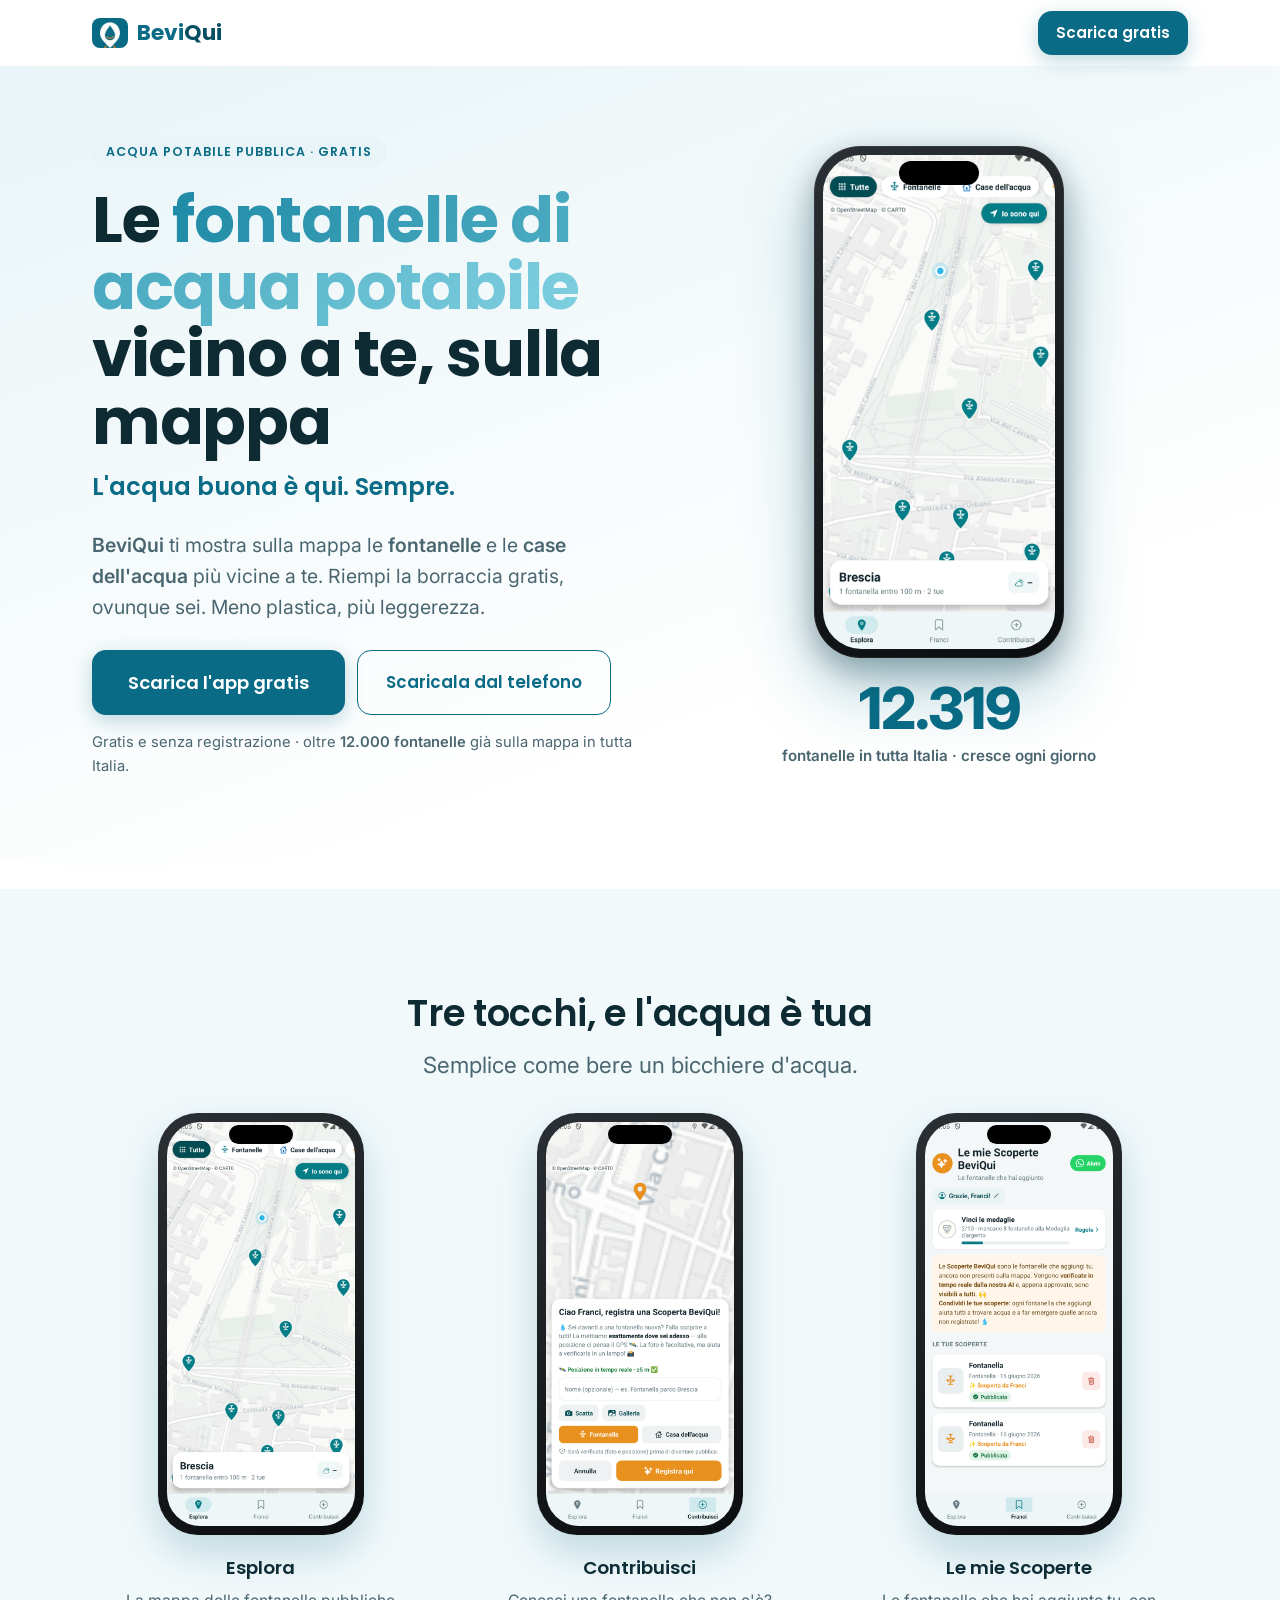
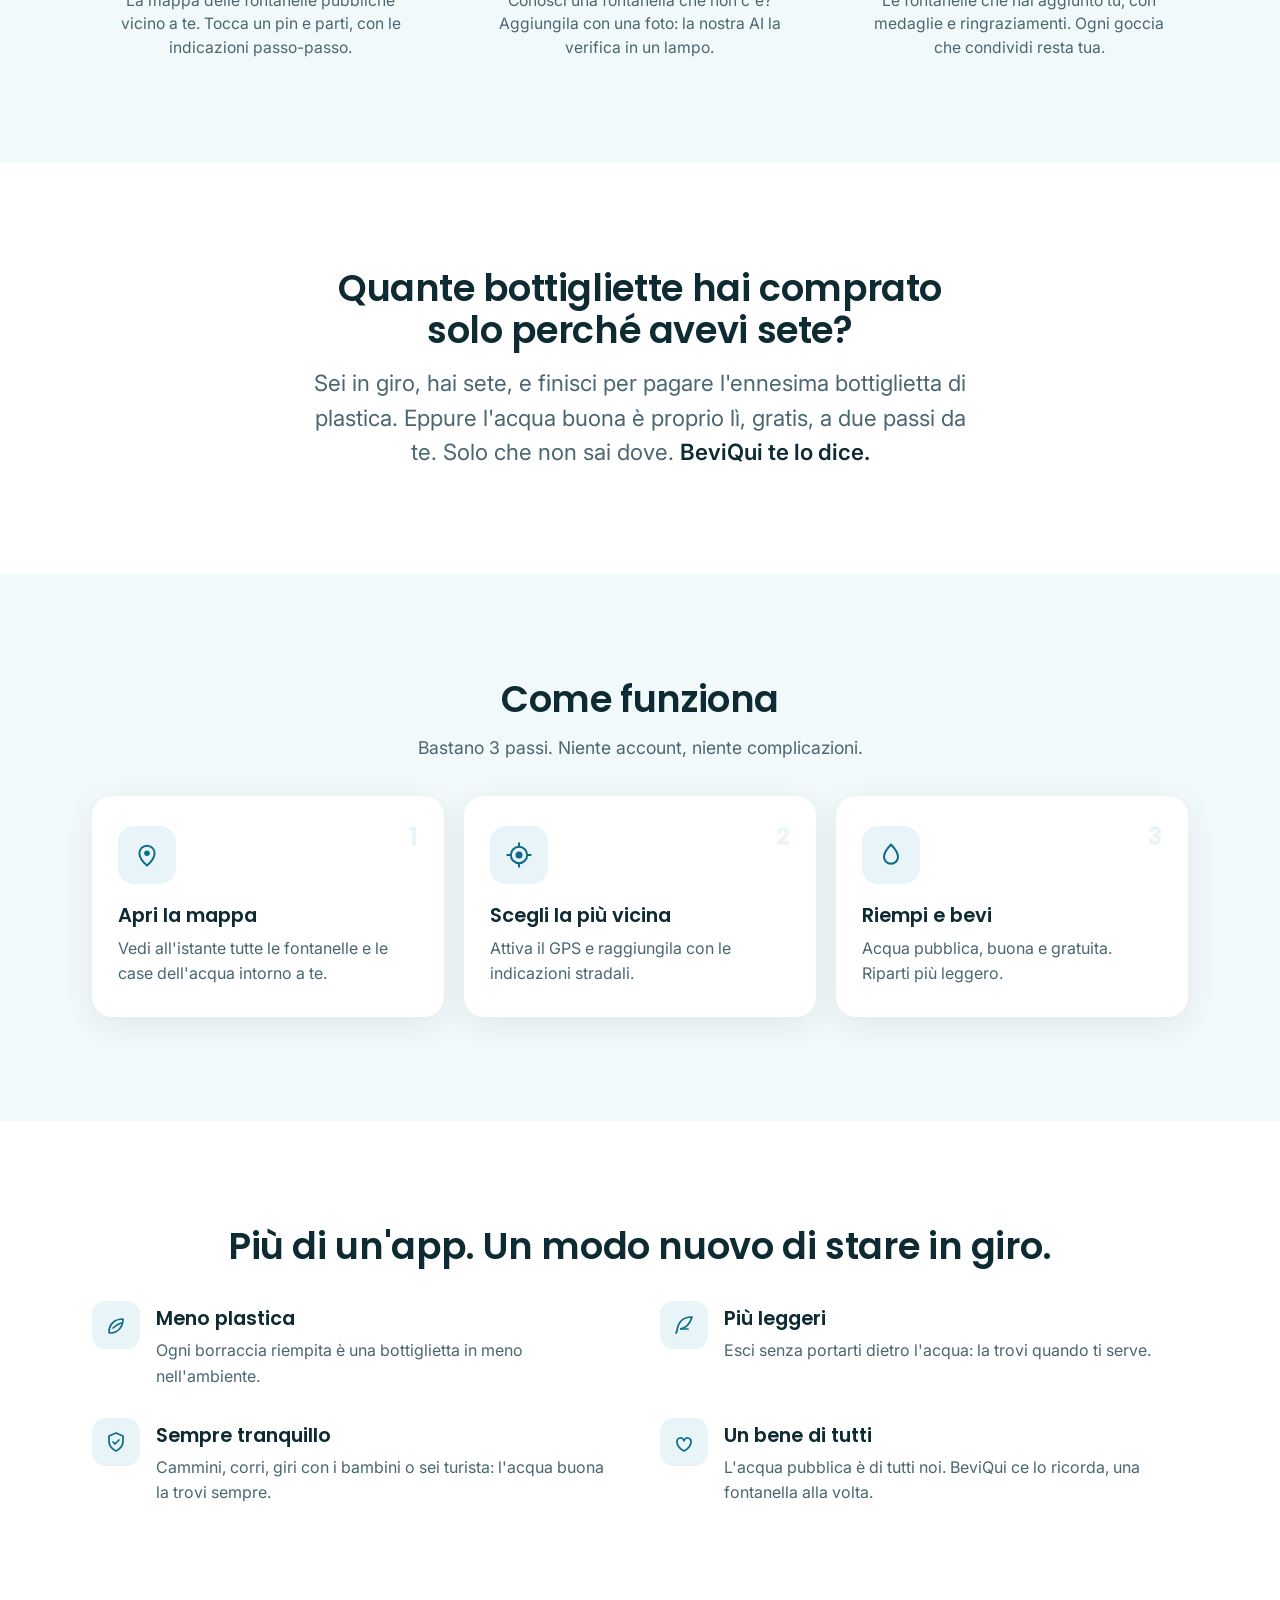
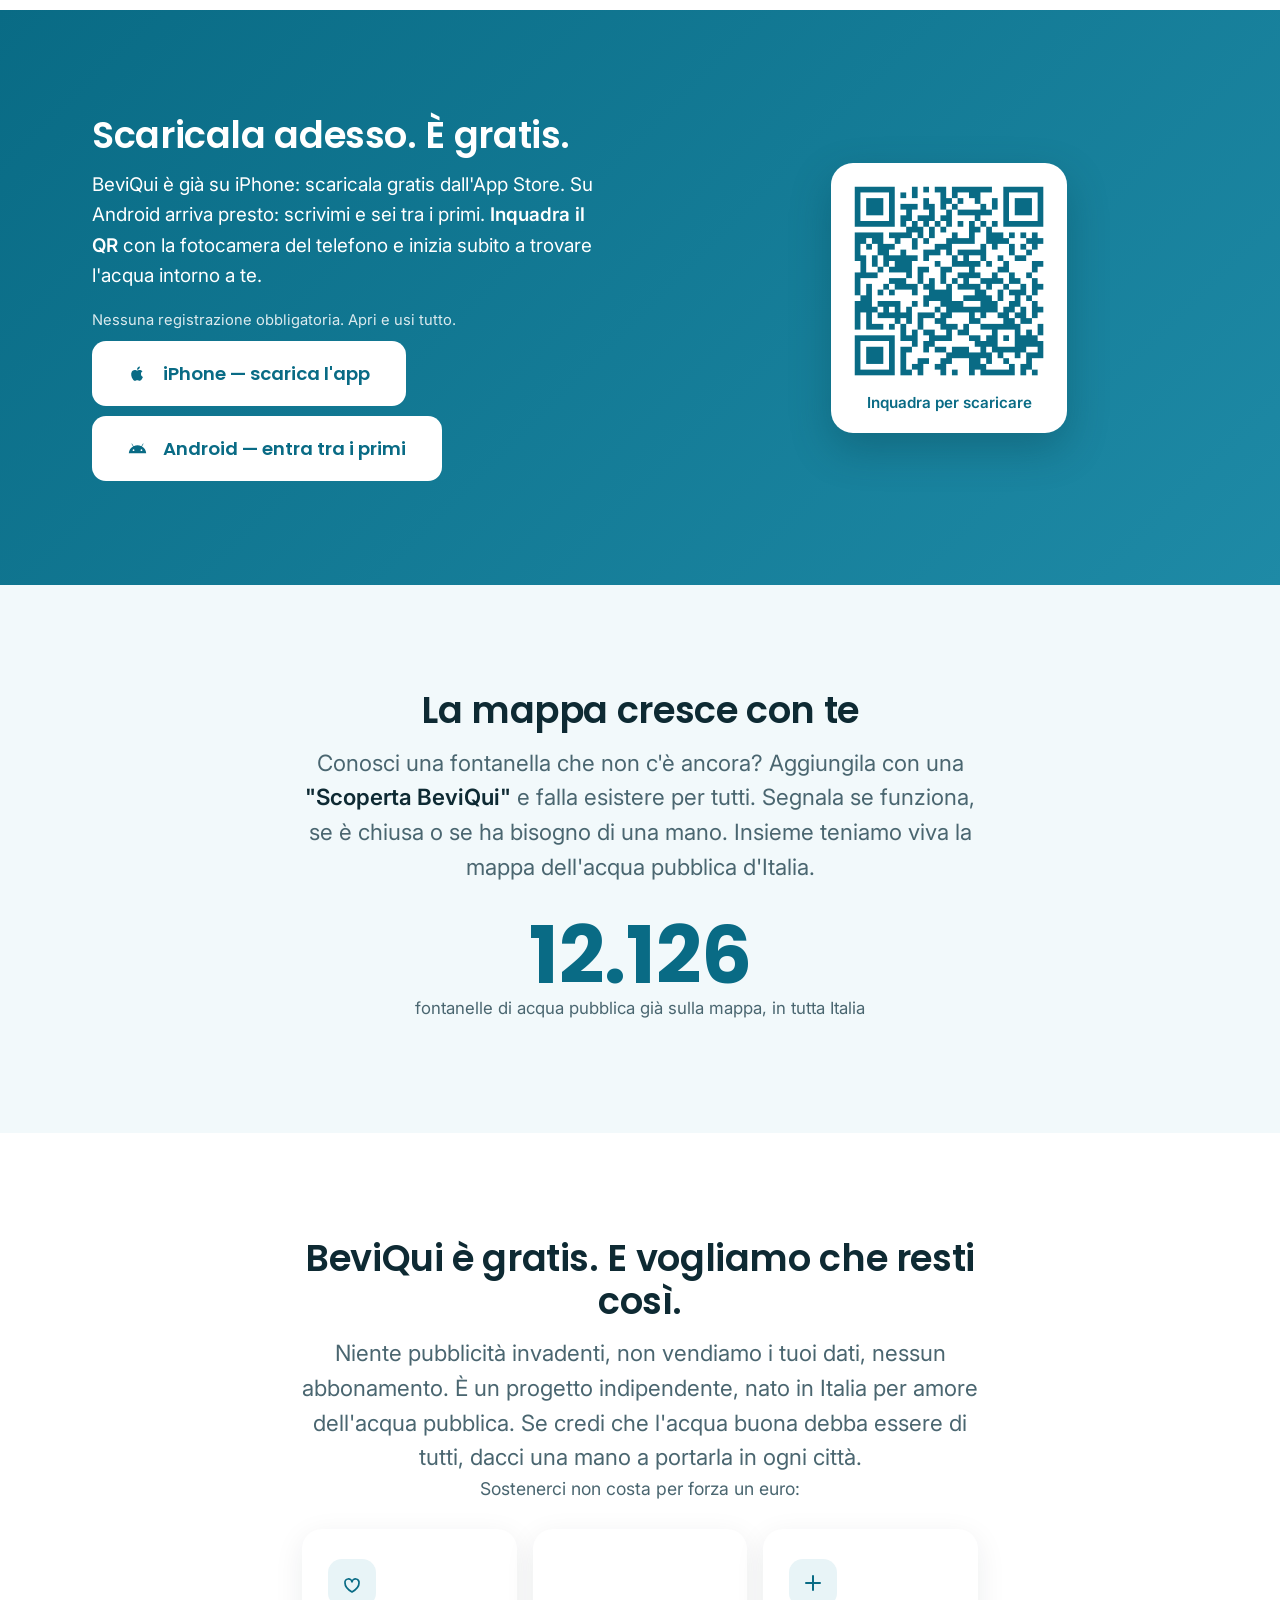
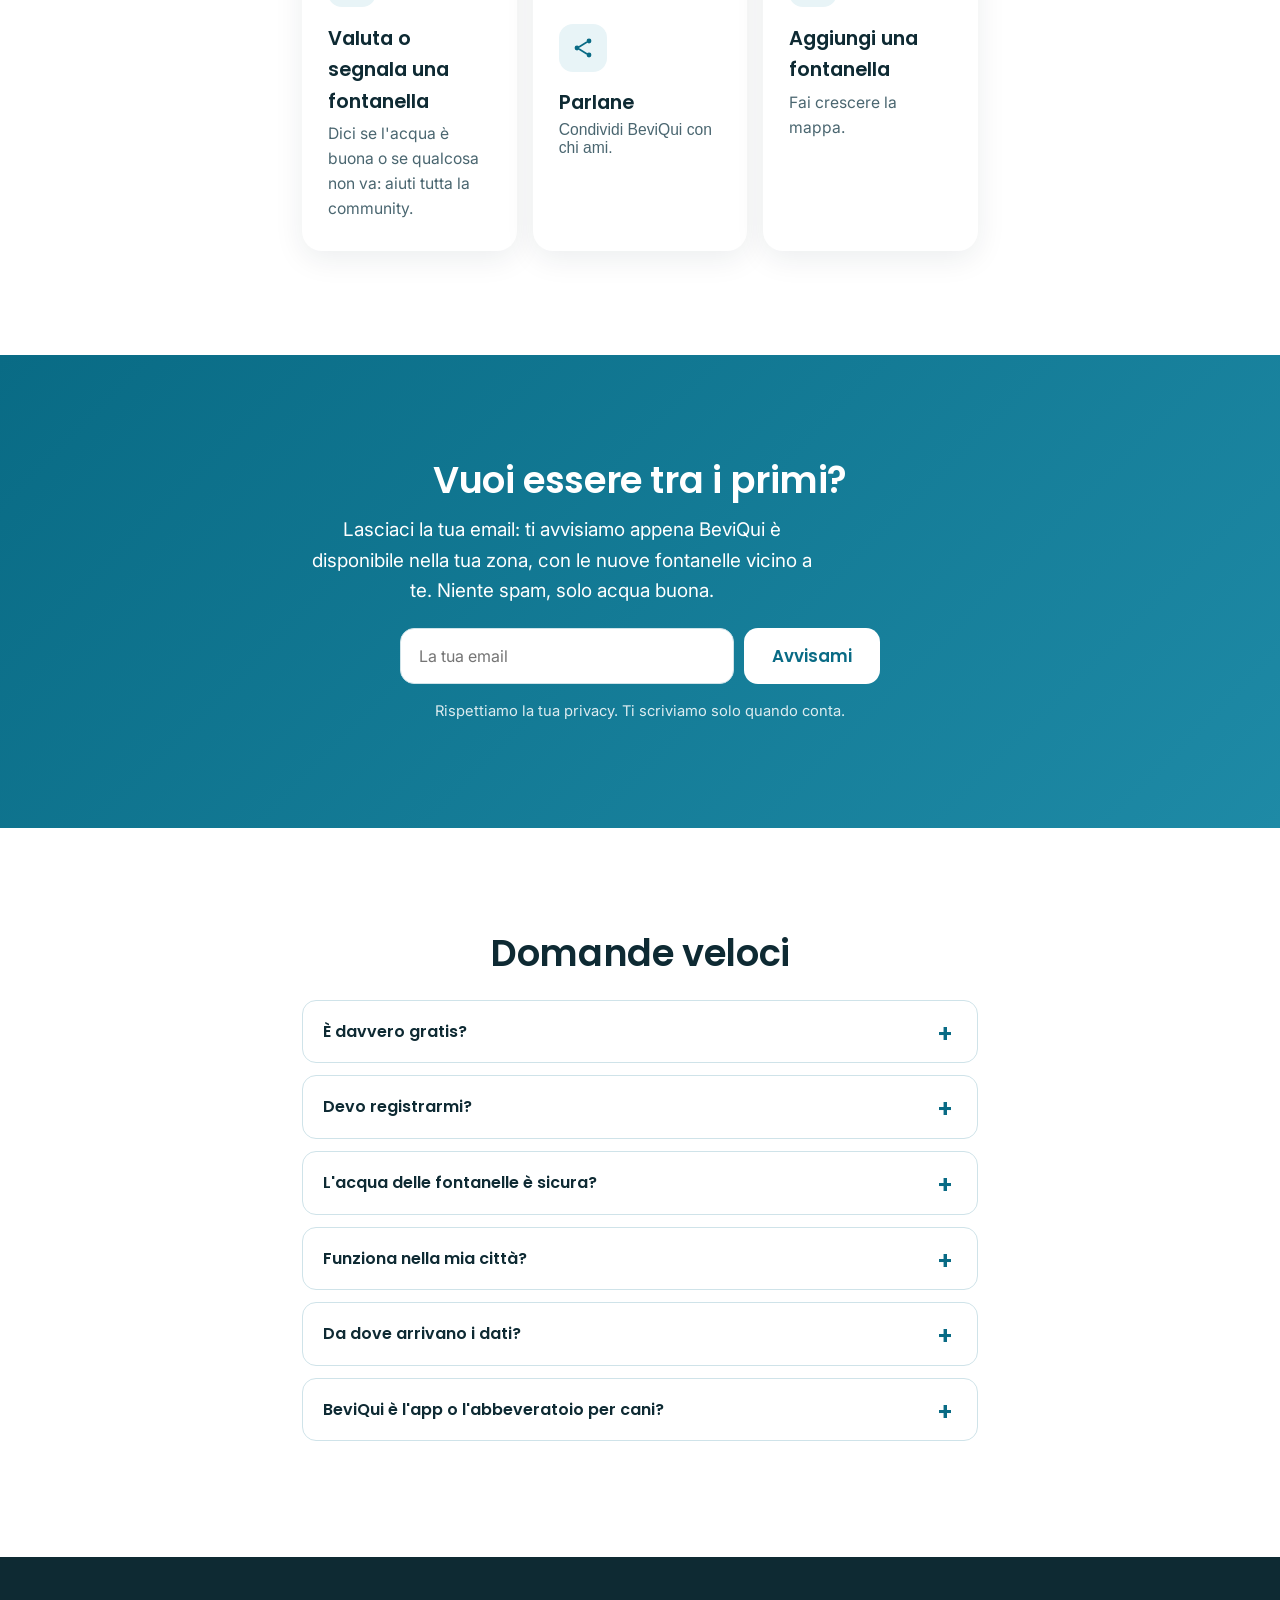
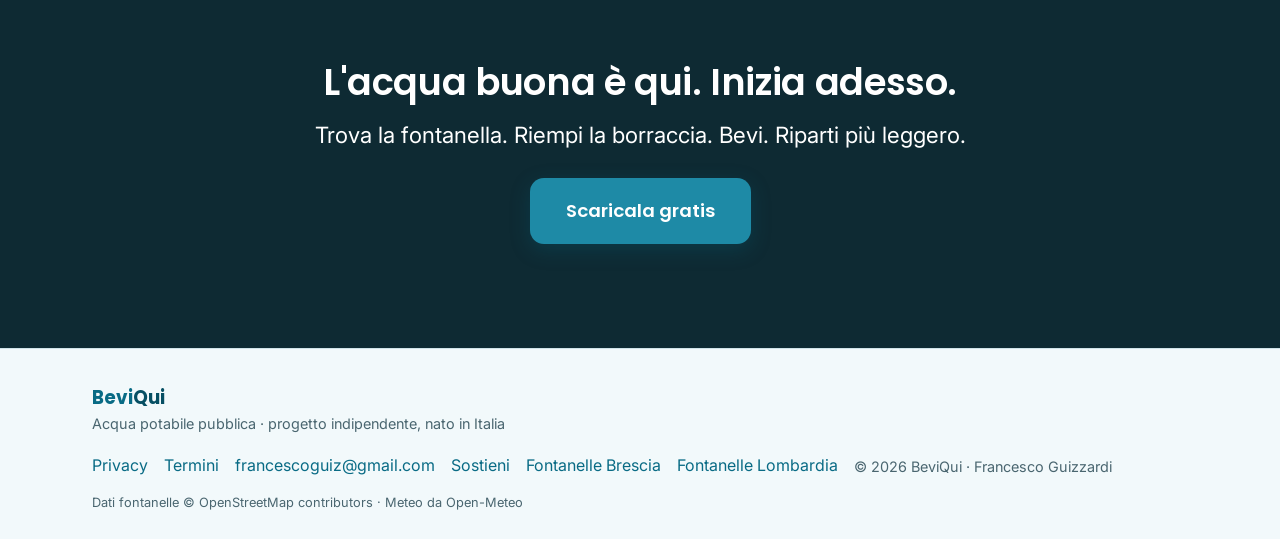
==== commit 0c81668c: "sito: i pulsanti Scarica diventano intelligenti (vanno su /app/, che manda iPhone all'App Store e An" ====
--- a/index.html
+++ b/index.html
@@ -66,7 +66,7 @@
         </span>
         <span class="brand-name">Bevi<span>Qui</span></span>
       </a>
-      <a class="btn btn-primary btn-sm" href="https://apps.apple.com/it/app/beviqui-fontanelle-e-acqua/id6775767613">Scarica gratis</a>
+      <a class="btn btn-primary btn-sm" href="/app/">Scarica gratis</a>
     </div>
   </header>
 
@@ -96,8 +96,8 @@
         <div class="hero-body reveal">
           <p class="lead"><strong>BeviQui</strong> ti mostra sulla mappa le <strong>fontanelle</strong> e le <strong>case dell'acqua</strong> più vicine a te. Riempi la borraccia gratis, ovunque sei. Meno plastica, più leggerezza.</p>
           <div class="cta-row">
-            <a class="btn btn-primary btn-lg" href="https://apps.apple.com/it/app/beviqui-fontanelle-e-acqua/id6775767613">Scarica l'app gratis</a>
-            <a class="btn btn-ghost" href="https://apps.apple.com/it/app/beviqui-fontanelle-e-acqua/id6775767613">Scaricala dal telefono</a>
+            <a class="btn btn-primary btn-lg" href="/app/">Scarica l'app gratis</a>
+            <a class="btn btn-ghost" href="/app/">Scaricala dal telefono</a>
           </div>
           <p class="microcopy">Gratis e senza registrazione · oltre <strong>12.000 fontanelle</strong> già sulla mappa in tutta Italia.</p>
         </div>
@@ -257,7 +257,7 @@
       <div class="wrap narrow reveal">
         <h2>L'acqua buona è qui. Inizia adesso.</h2>
         <p class="big">Trova la fontanella. Riempi la borraccia. Bevi. Riparti più leggero.</p>
-        <a class="btn btn-primary btn-lg" href="https://apps.apple.com/it/app/beviqui-fontanelle-e-acqua/id6775767613">Scaricala gratis</a>
+        <a class="btn btn-primary btn-lg" href="/app/">Scaricala gratis</a>
       </div>
     </section>
   </main>
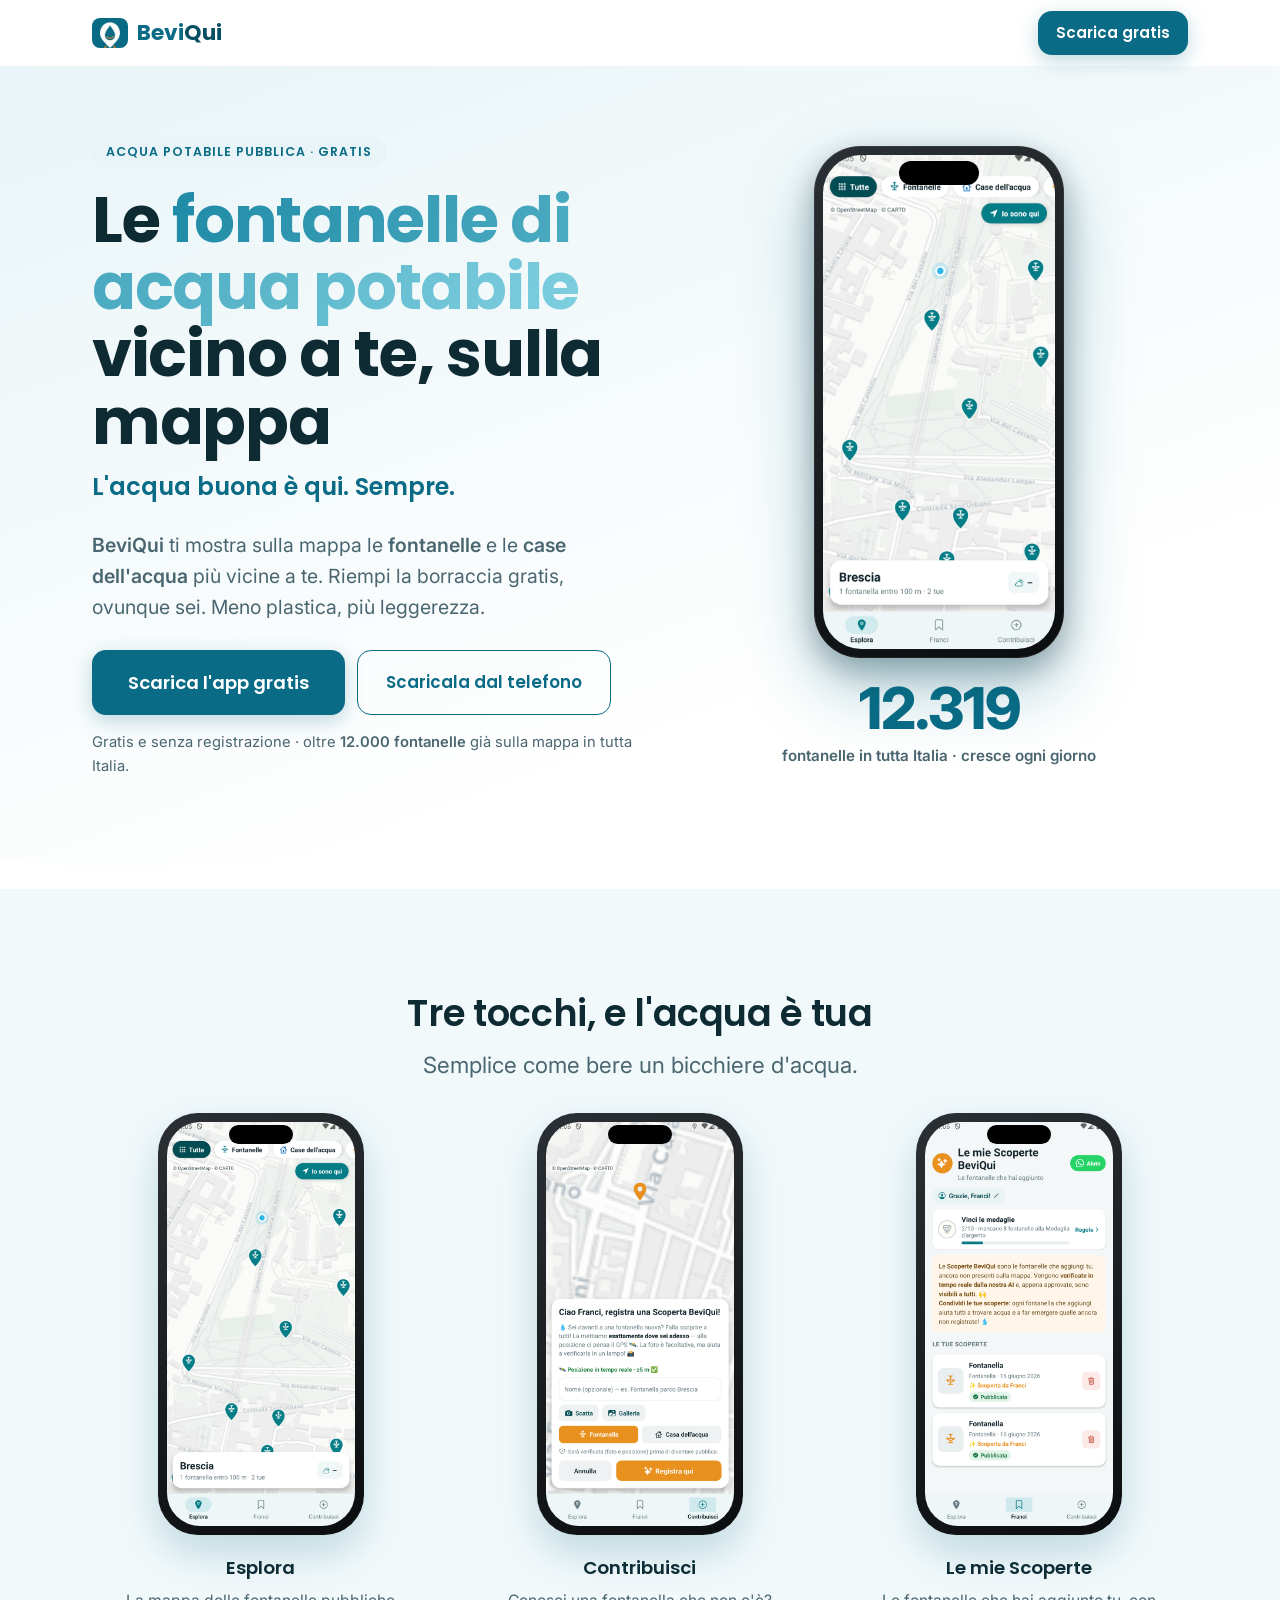
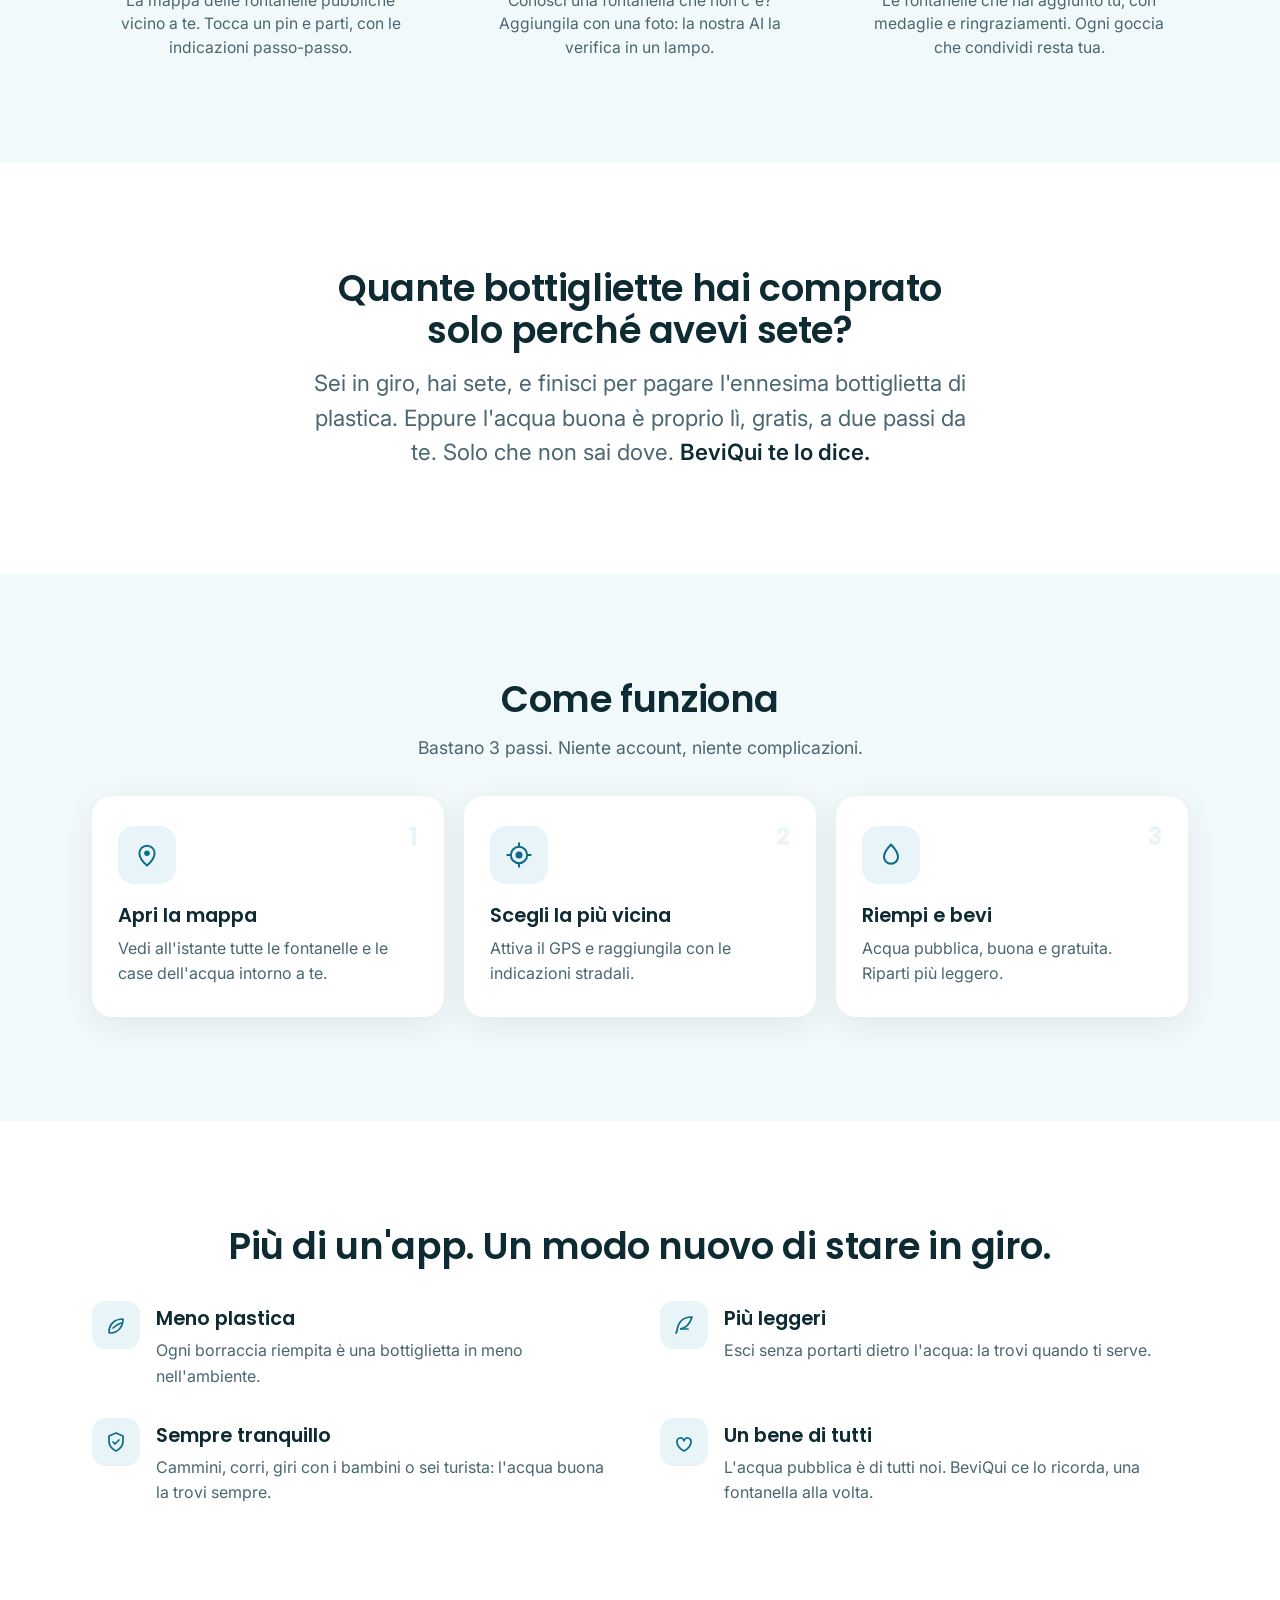
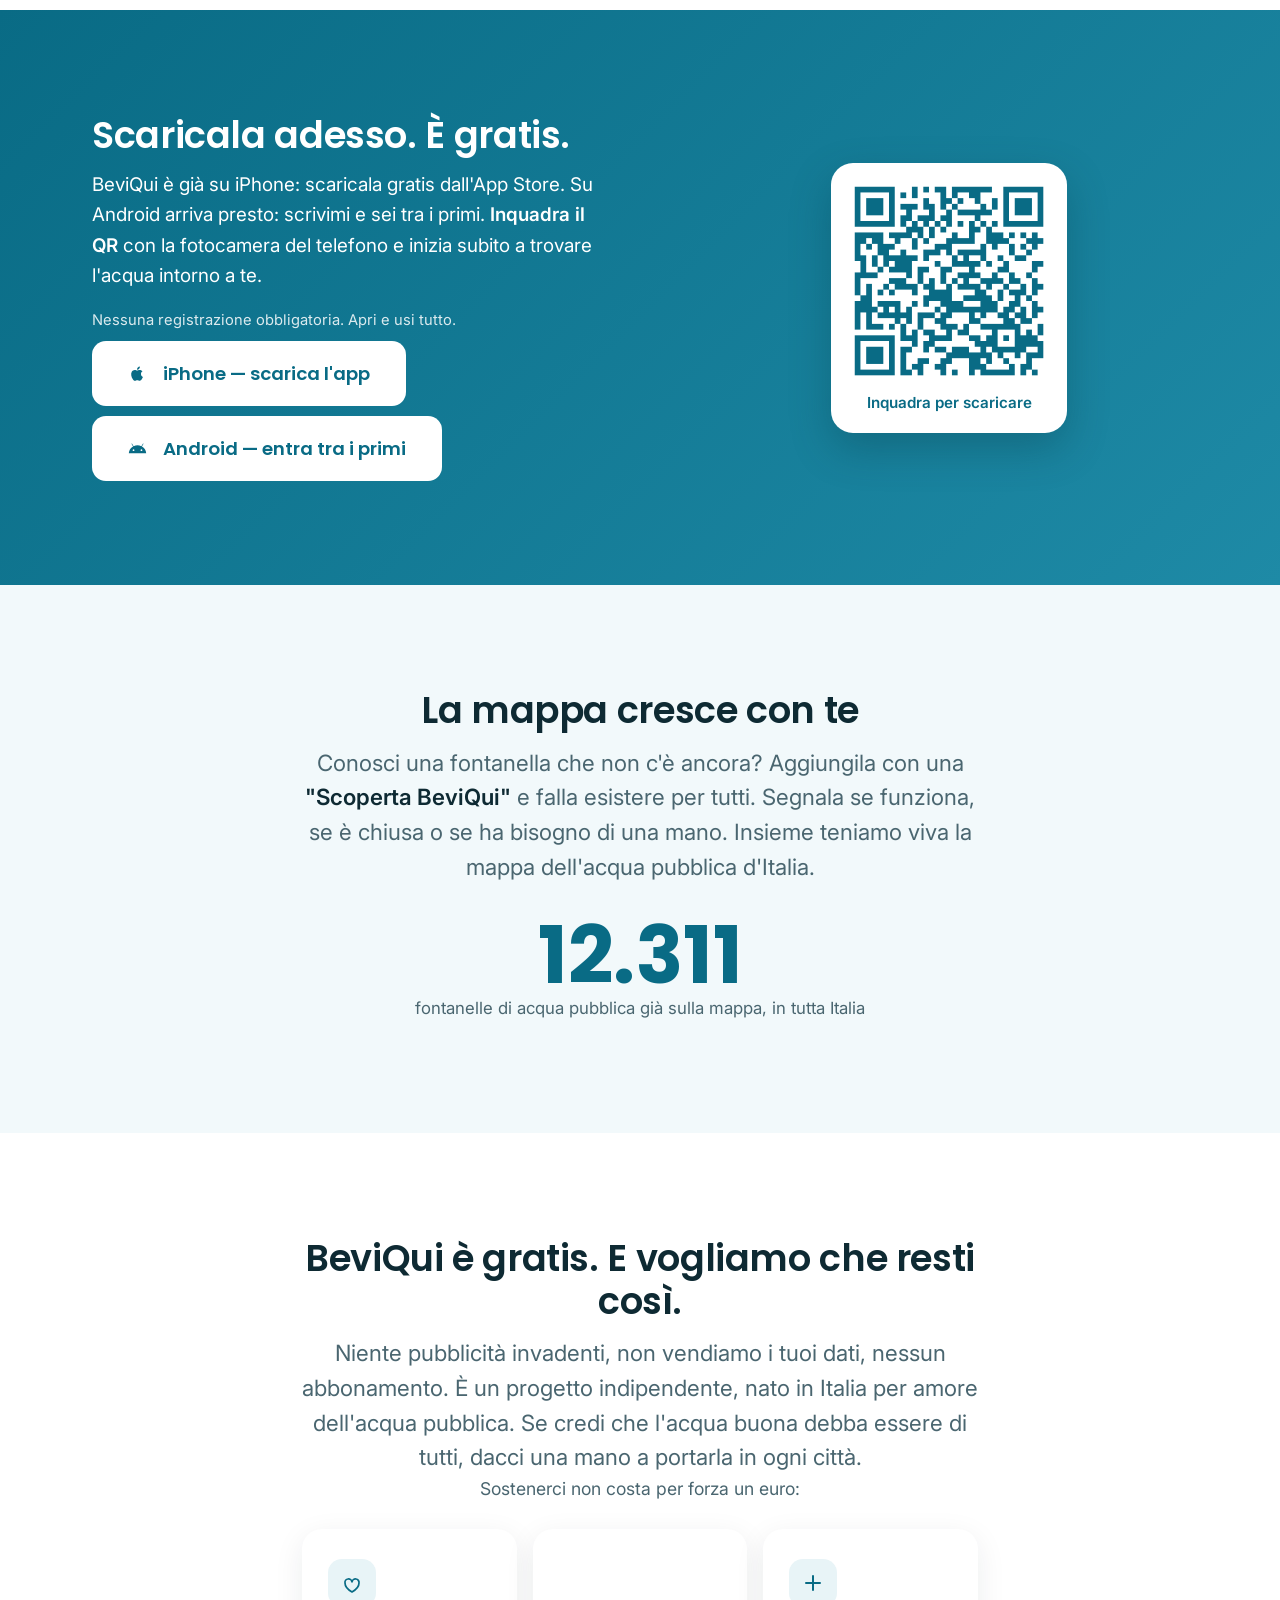
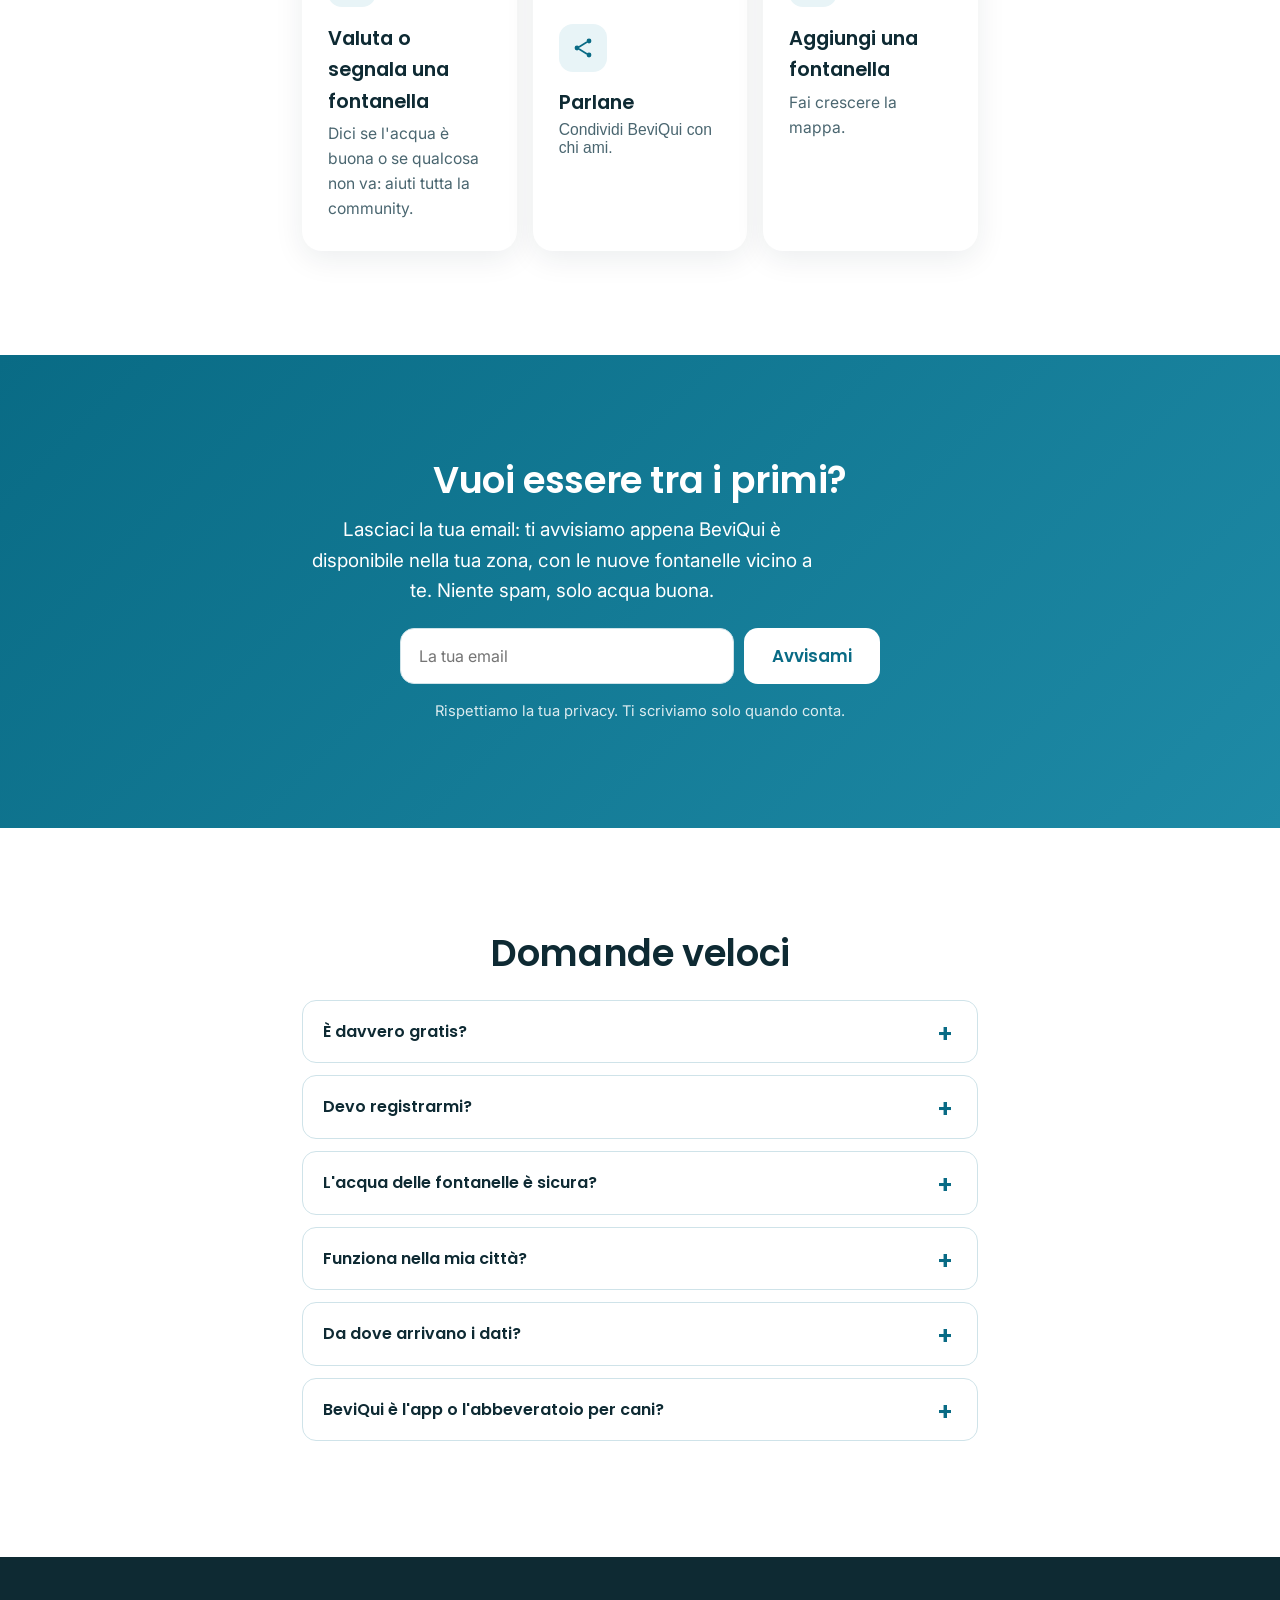
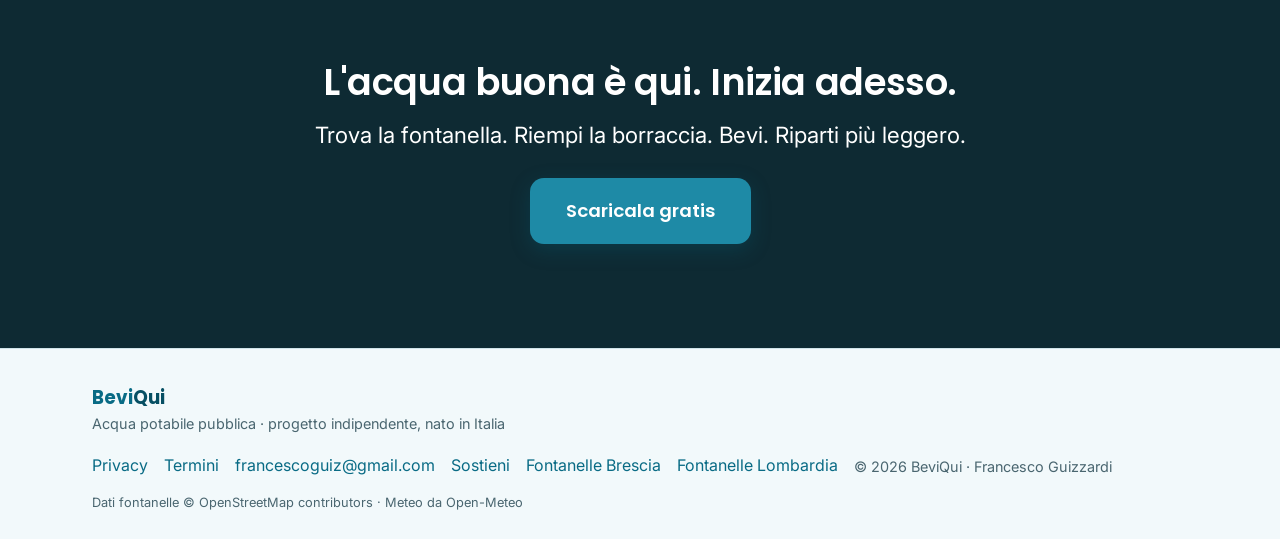
==== commit a81f64b0: "sito: link intelligente Instagram→download + barra Scarica sempre a portata - /app: da Safari/Chrome" ====
--- a/index.html
+++ b/index.html
@@ -2,7 +2,7 @@
 <html lang="it">
 <head>
   <meta charset="utf-8" />
-  <meta name="viewport" content="width=device-width, initial-scale=1" />
+  <meta name="viewport" content="width=device-width, initial-scale=1, viewport-fit=cover" />
   <title>Fontanelle acqua potabile sulla mappa | BeviQui App</title>
   <meta name="description" content="Trova sulla mappa le fontanelle di acqua potabile pubbliche vicino a te, in tutta Italia. App gratis, senza registrazione né pubblicità." />
   <meta property="og:title" content="Fontanelle acqua potabile sulla mappa | BeviQui App" />
@@ -366,5 +366,40 @@
       } catch (e) {}
     })();
   </script>
+
+  <!-- Barra "Scarica" sempre a portata: compare scrollando (mobile) e resta finche' scorri, cosi'
+       il modo di scaricare e' SEMPRE a un tocco. Su desktop resta nascosta (c'e' gia' il pulsante
+       nell'header). position:fixed (non sticky) perche' dentro i browser dei social lo sticky si
+       taglia; safe-area-inset per non finire sotto la barra home dell'iPhone. -->
+  <div id="dlbar" role="region" aria-label="Scarica BeviQui">
+    <a class="dlbar-btn" href="/app/">Scarica BeviQui — &egrave; gratis</a>
+  </div>
+  <style>
+    #dlbar{position:fixed;left:0;right:0;bottom:0;z-index:60;display:none;
+      padding:12px 16px;padding-bottom:max(12px,env(safe-area-inset-bottom));
+      background:rgba(255,255,255,.94);-webkit-backdrop-filter:blur(10px);backdrop-filter:blur(10px);
+      box-shadow:0 -3px 18px rgba(0,0,0,.14);transform:translateY(130%);transition:transform .28s ease;}
+    #dlbar.show{transform:translateY(0);}
+    .dlbar-btn{display:block;text-align:center;min-height:48px;line-height:48px;border-radius:14px;
+      font-weight:800;font-size:17px;text-decoration:none;background:#12A2B4;color:#fff;
+      box-shadow:0 4px 14px rgba(18,162,180,.4);}
+    .dlbar-btn:active{transform:scale(.99);}
+    @media (max-width:820px){#dlbar{display:block;}body{padding-bottom:84px;}}
+  </style>
+  <script>
+    (function(){
+      var bar=document.getElementById('dlbar');
+      if(!bar) return;
+      var shown=false;
+      function onScroll(){
+        var y=window.pageYOffset||document.documentElement.scrollTop||0;
+        var mostra=y>Math.min(480, window.innerHeight*0.7); // dopo la prima schermata
+        if(mostra!==shown){shown=mostra;bar.classList.toggle('show',mostra);}
+      }
+      window.addEventListener('scroll',onScroll,{passive:true});
+      window.addEventListener('resize',onScroll,{passive:true});
+      onScroll();
+    })();
+  </script>
   </body>
 </html>
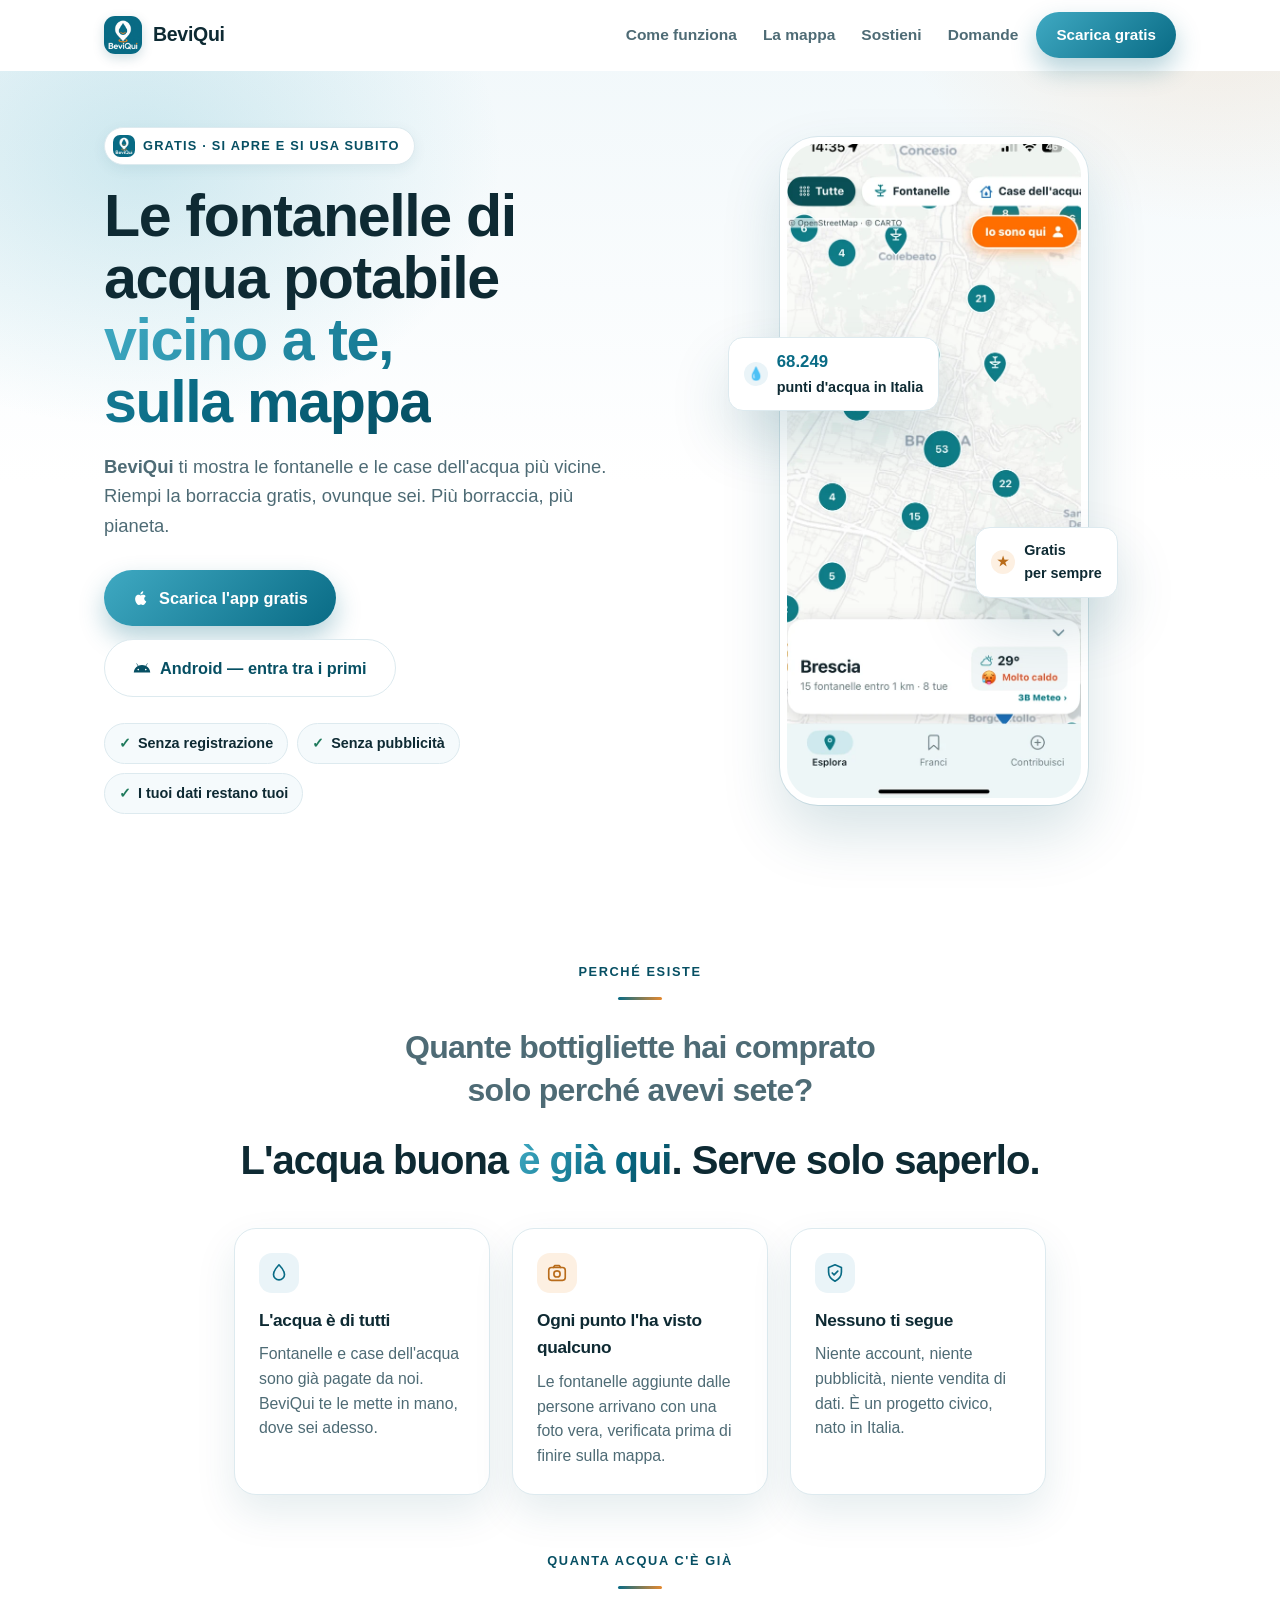
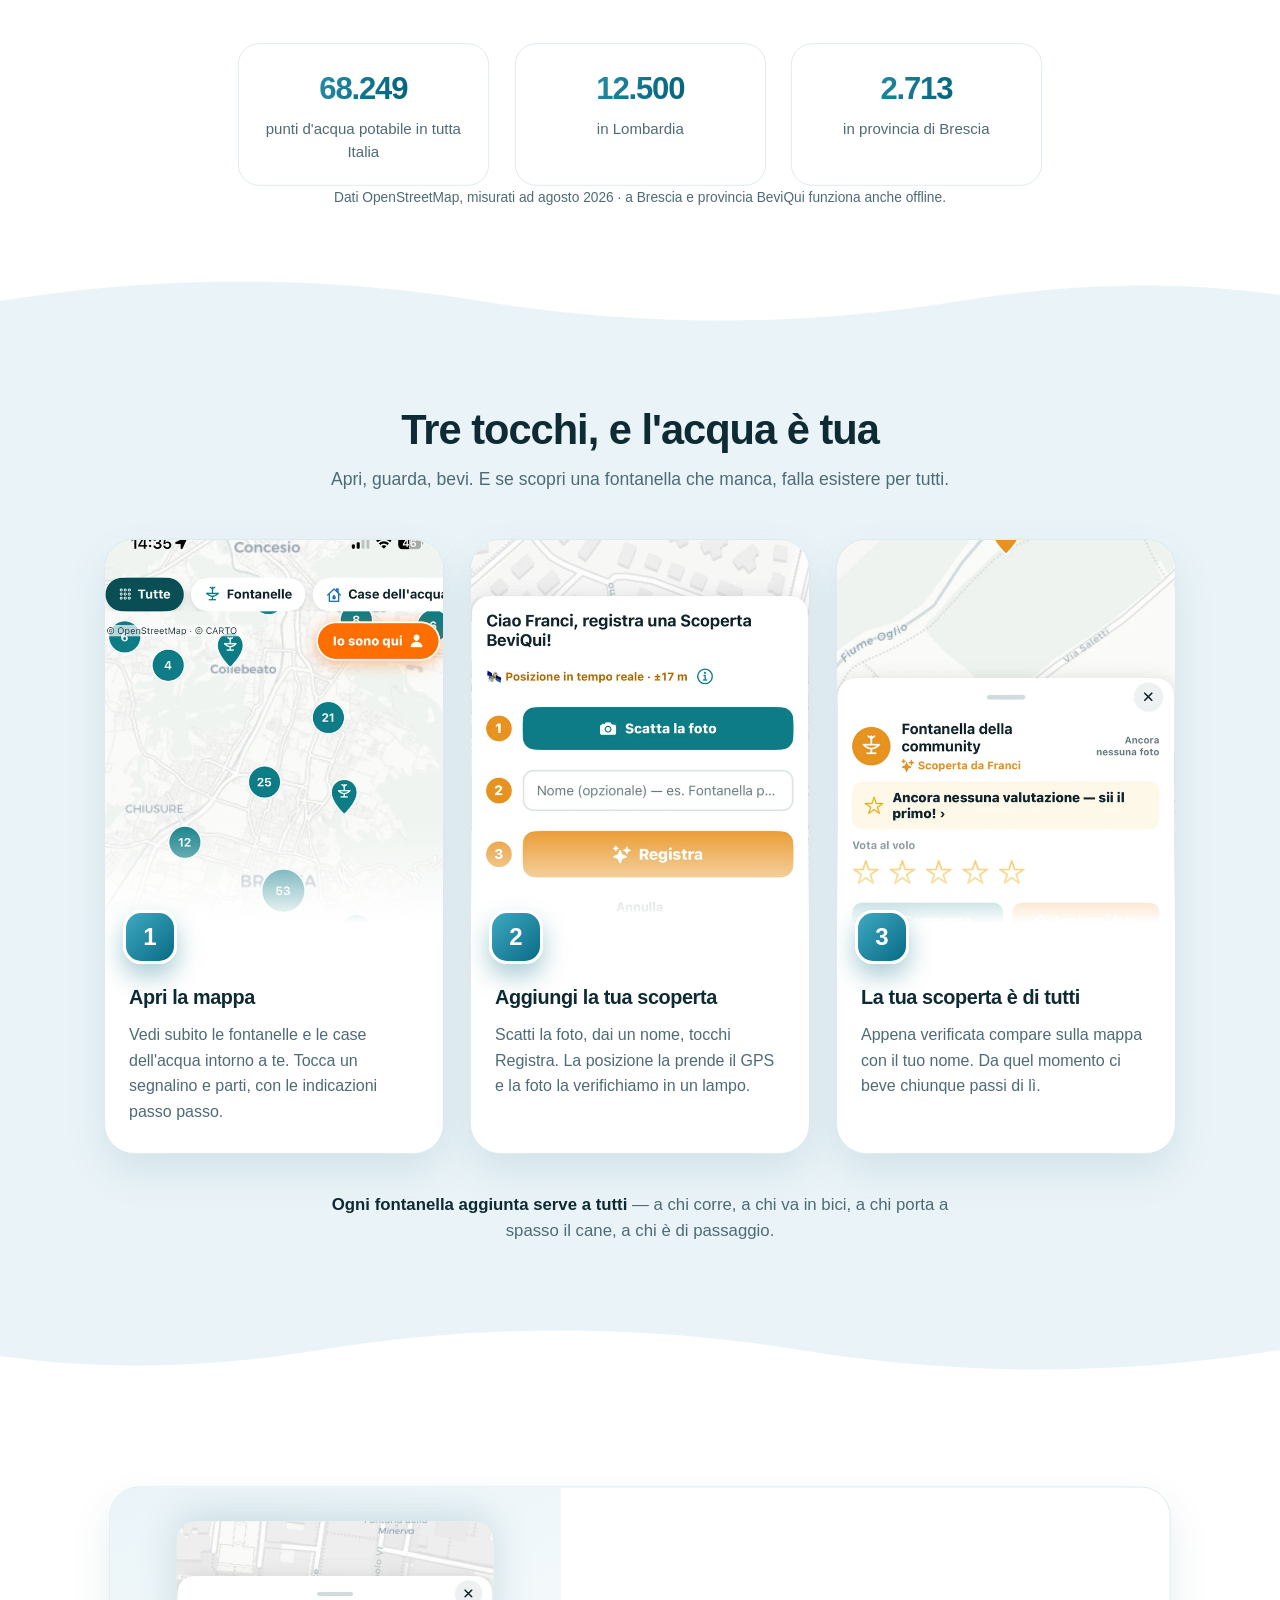
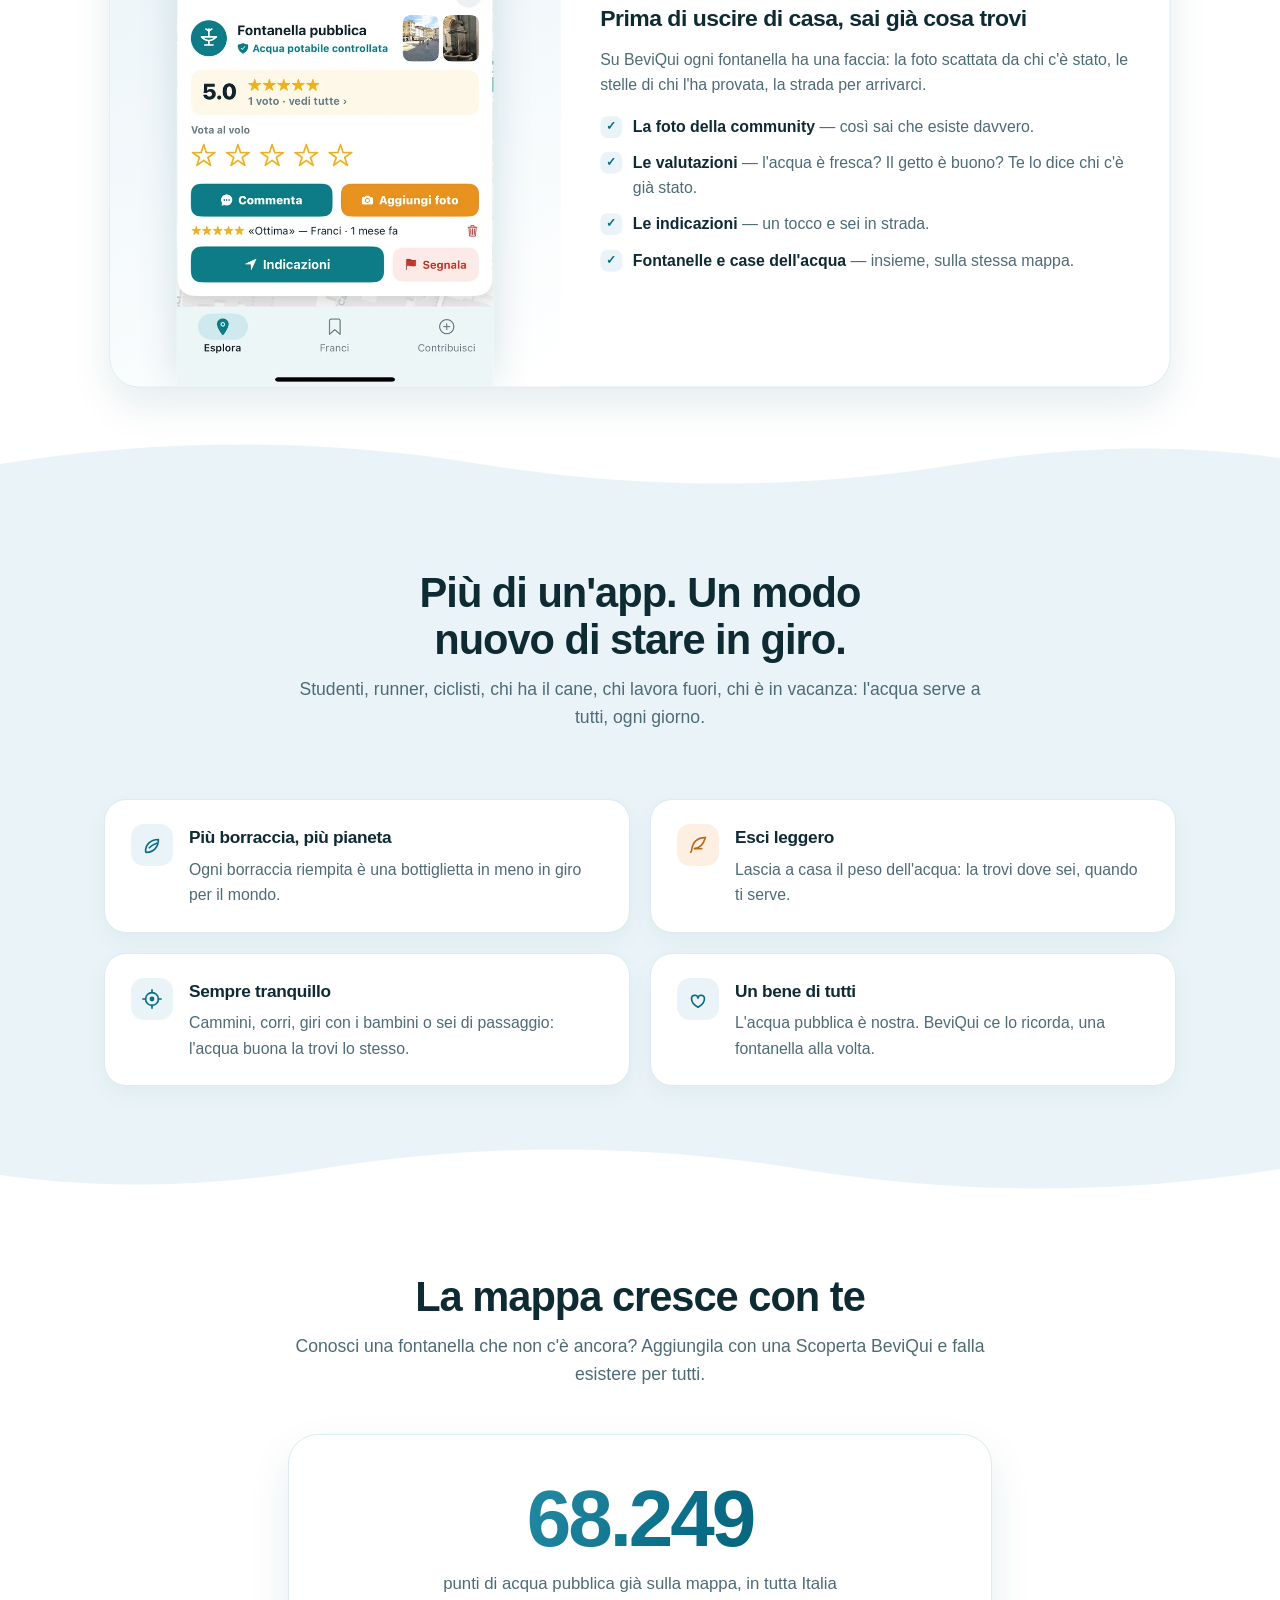
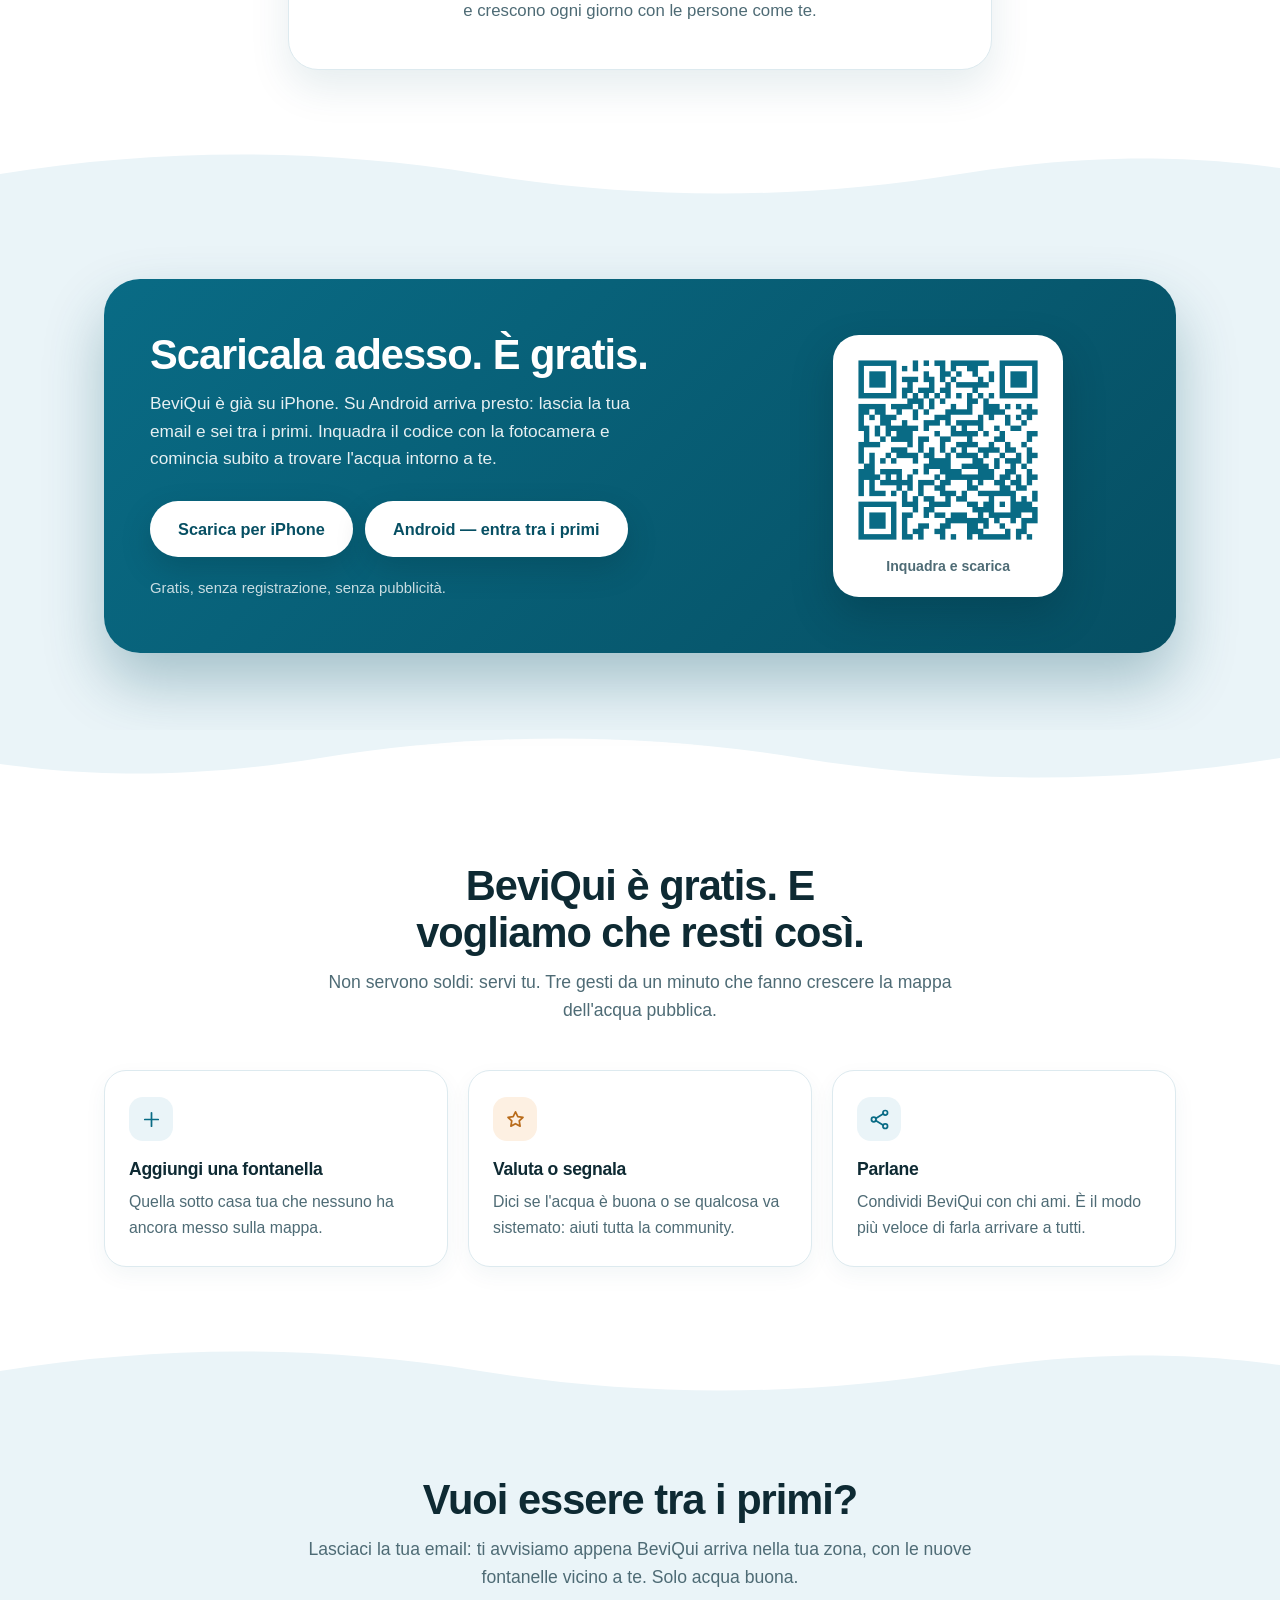
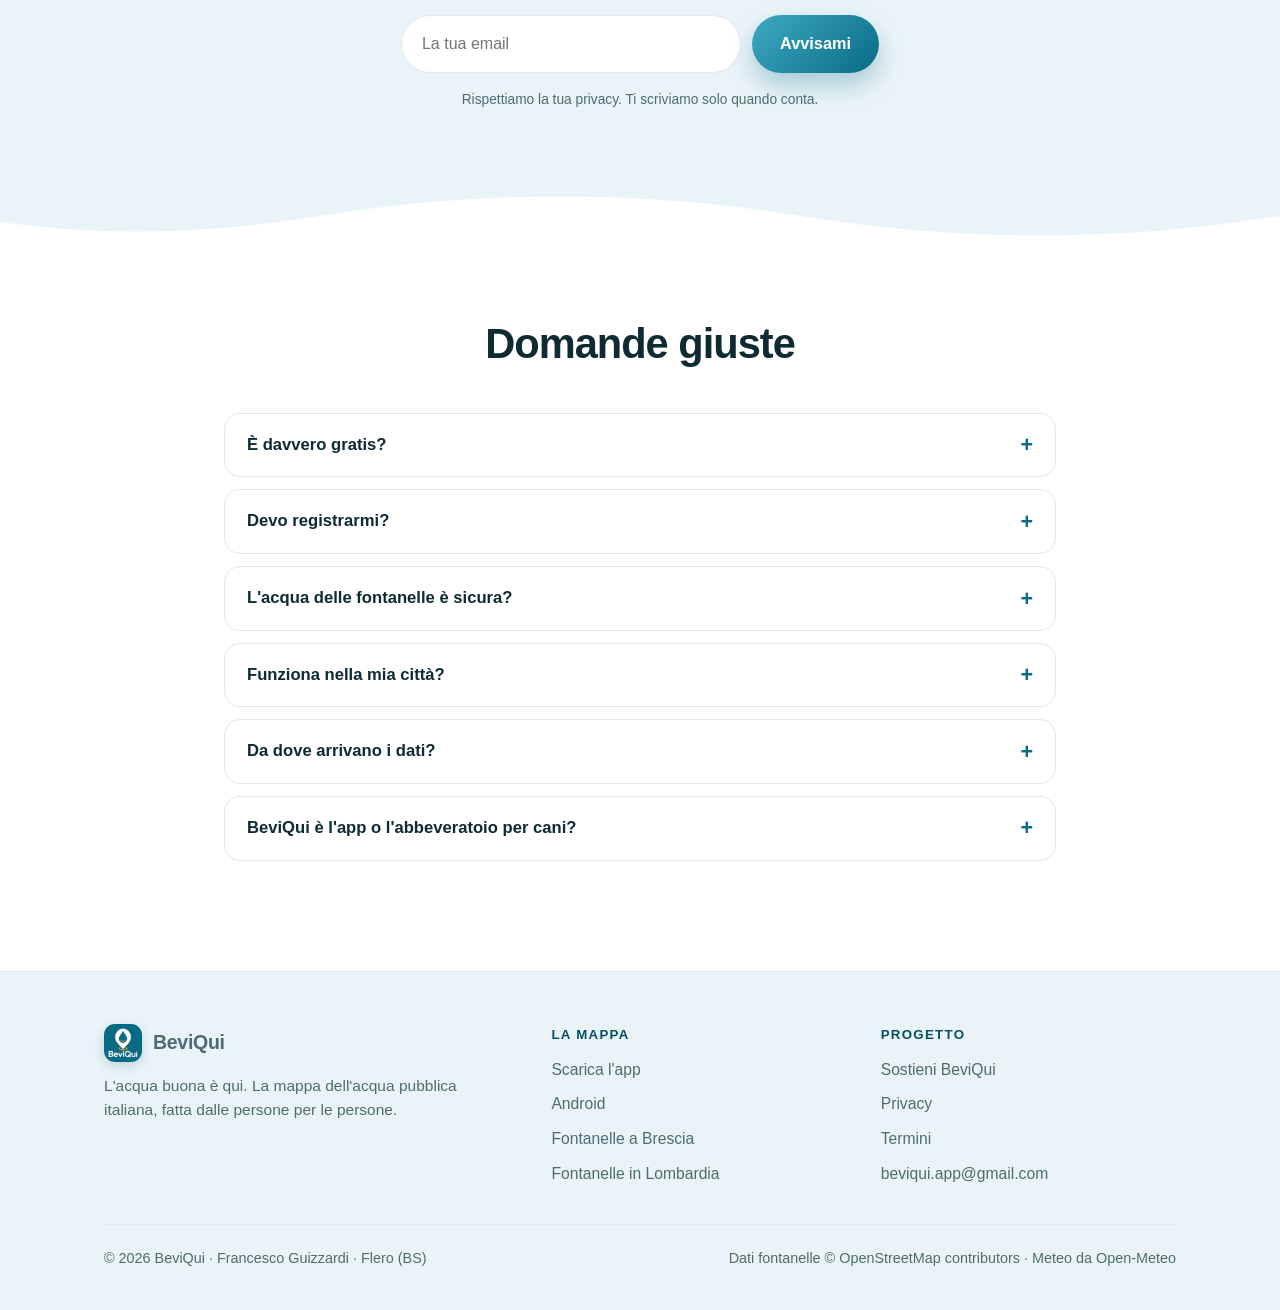
==== commit 038e7adf: "sito: nuova home in stile Studemo con i mockup aggiornati - schermate nuove dell'app (webp leggeri) " ====
--- a/index.html
+++ b/index.html
@@ -1,405 +1,890 @@
 <!doctype html>
 <html lang="it">
 <head>
-  <meta charset="utf-8" />
-  <meta name="viewport" content="width=device-width, initial-scale=1, viewport-fit=cover" />
-  <title>Fontanelle acqua potabile sulla mappa | BeviQui App</title>
-  <meta name="description" content="Trova sulla mappa le fontanelle di acqua potabile pubbliche vicino a te, in tutta Italia. App gratis, senza registrazione né pubblicità." />
-  <meta property="og:title" content="Fontanelle acqua potabile sulla mappa | BeviQui App" />
-  <meta property="og:description" content="Trova le fontanelle di acqua potabile pubbliche vicino a te, in tutta Italia. App gratis, oltre 12.000 punti già sulla mappa. Senza registrazione." />
-  <meta property="og:type" content="website" />
-  <meta property="og:url" content="https://beviqui.it/" />
-  <meta property="og:locale" content="it_IT" />
-  <meta property="og:site_name" content="BeviQui" />
-  <meta property="og:image" content="https://beviqui.it/og-image.png" />
-  <meta name="twitter:card" content="summary_large_image" />
-  <meta name="twitter:title" content="Fontanelle acqua potabile sulla mappa | BeviQui App" />
-  <meta name="twitter:description" content="Le fontanelle di acqua potabile pubbliche vicino a te, sulla mappa. App gratis, senza registrazione." />
-  <meta name="twitter:image" content="https://beviqui.it/og-image.png" />
-  <meta name="robots" content="index,follow" />
-  <meta name="theme-color" content="#096B85" />
-  <link rel="canonical" href="https://beviqui.it/" />
-  <link rel="icon" type="image/png" href="favicon.png" />
-  <link rel="apple-touch-icon" href="logo.png" />
-  <script type="application/ld+json">
-  {"@context":"https://schema.org","@graph":[
-    {"@type":"WebSite","name":"BeviQui","alternateName":"BeviQui - App fontanelle acqua potabile","url":"https://beviqui.it/","inLanguage":"it-IT","description":"BeviQui mostra sulla mappa le fontanelle e le case dell'acqua potabile pubbliche più vicine a te. Gratis, senza registrazione."},
-    {"@type":"Organization","name":"BeviQui","url":"https://beviqui.it/","logo":"https://beviqui.it/logo.png","founder":{"@type":"Person","name":"Francesco Guizzardi"}},
-    {"@type":"MobileApplication","name":"BeviQui","alternateName":"BeviQui - Fontanelle acqua potabile","operatingSystem":"iOS, Android","applicationCategory":"TravelApplication","applicationSubCategory":"Maps & Navigation","inLanguage":"it-IT","url":"https://beviqui.it/","downloadUrl":"https://beviqui.it/scarica","installUrl":"https://beviqui.it/scarica","screenshot":["https://beviqui.it/app-home.png","https://beviqui.it/app-contribuisci.png","https://beviqui.it/app-tu.png"],"featureList":"Mappa delle fontanelle di acqua potabile, indicazioni, contributi della community con verifica AI, case dell'acqua","author":{"@type":"Person","name":"Francesco Guizzardi"},"offers":{"@type":"Offer","price":"0","priceCurrency":"EUR"},"description":"App gratuita per trovare fontanelle e case dell'acqua potabile pubbliche vicino a te, su mappa, con indicazioni. Aggiungi quelle mancanti: community e AI le verificano. Mostra le fontanelle pubbliche di tutta Italia (dati OpenStreetMap, dal vivo) e cresce ogni giorno con la community."},
-    {"@type":"FAQPage","mainEntity":[
-      {"@type":"Question","name":"È davvero gratis?","acceptedAnswer":{"@type":"Answer","text":"Sì, al 100%. Nessun costo nascosto."}},
-      {"@type":"Question","name":"Devo registrarmi?","acceptedAnswer":{"@type":"Answer","text":"No. Apri e usi tutto subito. Ti chiediamo il nome solo dopo il tuo primo contributo, per ringraziarti."}},
-      {"@type":"Question","name":"L'acqua delle fontanelle è sicura?","acceptedAnswer":{"@type":"Answer","text":"Sono punti di acqua potabile pubblica gestiti dagli enti locali. Dove serve, la community segnala lo stato."}},
-      {"@type":"Question","name":"Funziona nella mia città?","acceptedAnswer":{"@type":"Answer","text":"Sì: BeviQui mostra le fontanelle pubbliche di tutta Italia, dal vivo — sono già oltre 12.000 sulla mappa e crescono ogni giorno con la community. A Brescia e provincia funziona anche offline."}},
-      {"@type":"Question","name":"Da dove arrivano i dati?","acceptedAnswer":{"@type":"Answer","text":"Dalle mappe pubbliche di OpenStreetMap e dai contributi della community."}},
-      {"@type":"Question","name":"BeviQui è l'app o l'abbeveratoio per cani?","acceptedAnswer":{"@type":"Answer","text":"BeviQui è l'app gratuita che mostra sulla mappa le fontanelle di acqua potabile pubbliche in Italia. Non è il prodotto per animali dal nome simile: è un'applicazione per iPhone e Android."}}
-    ]}
+<meta charset="utf-8">
+<meta name="viewport" content="width=device-width, initial-scale=1, viewport-fit=cover">
+<title>Fontanelle acqua potabile sulla mappa | BeviQui App</title>
+<meta name="description" content="Trova sulla mappa le fontanelle di acqua potabile pubbliche vicino a te, in tutta Italia. App gratis, senza registrazione né pubblicità.">
+<meta name="theme-color" content="#096B85">
+<meta name="color-scheme" content="light">
+<link rel="canonical" href="https://beviqui.it/">
+<link rel="icon" type="image/png" href="favicon.png">
+<link rel="apple-touch-icon" href="logo.png">
+<meta property="og:title" content="Fontanelle acqua potabile sulla mappa | BeviQui App">
+<meta property="og:description" content="Trova le fontanelle di acqua potabile pubbliche vicino a te, in tutta Italia. App gratis, oltre 68.000 punti già sulla mappa. Senza registrazione.">
+<meta property="og:type" content="website">
+<meta property="og:url" content="https://beviqui.it/">
+<meta property="og:locale" content="it_IT">
+<meta property="og:site_name" content="BeviQui">
+<meta property="og:image" content="https://beviqui.it/og-image.png">
+<meta name="twitter:card" content="summary_large_image">
+<meta name="twitter:title" content="Fontanelle acqua potabile sulla mappa | BeviQui App">
+<meta name="twitter:description" content="Le fontanelle di acqua potabile pubbliche vicino a te, sulla mappa. App gratis, senza registrazione.">
+<meta name="twitter:image" content="https://beviqui.it/og-image.png">
+<meta name="robots" content="index,follow">
+<script type="application/ld+json">
+{"@context":"https://schema.org","@graph":[
+  {"@type":"WebSite","name":"BeviQui","alternateName":"BeviQui - App fontanelle acqua potabile","url":"https://beviqui.it/","inLanguage":"it-IT","description":"BeviQui mostra sulla mappa le fontanelle e le case dell'acqua potabile pubbliche più vicine a te. Gratis, senza registrazione."},
+  {"@type":"Organization","name":"BeviQui","url":"https://beviqui.it/","logo":"https://beviqui.it/logo.png","founder":{"@type":"Person","name":"Francesco Guizzardi"}},
+  {"@type":"MobileApplication","name":"BeviQui","alternateName":"BeviQui - Fontanelle acqua potabile","operatingSystem":"iOS, Android","applicationCategory":"TravelApplication","applicationSubCategory":"Maps & Navigation","inLanguage":"it-IT","url":"https://beviqui.it/","downloadUrl":"https://beviqui.it/scarica","installUrl":"https://beviqui.it/scarica","screenshot":["https://beviqui.it/img/schermata-mappa.webp","https://beviqui.it/img/schermata-contribuisci.webp","https://beviqui.it/img/schermata-community.webp","https://beviqui.it/img/schermata-recensioni.webp"],"featureList":"Mappa delle fontanelle di acqua potabile, indicazioni, contributi della community con verifica AI, case dell'acqua","author":{"@type":"Person","name":"Francesco Guizzardi"},"offers":{"@type":"Offer","price":"0","priceCurrency":"EUR"},"description":"App gratuita per trovare fontanelle e case dell'acqua potabile pubbliche vicino a te, su mappa, con indicazioni. Aggiungi quelle mancanti: community e AI le verificano. Mostra i punti d'acqua di tutta Italia (dati OpenStreetMap, dal vivo) e cresce ogni giorno con la community."},
+  {"@type":"FAQPage","mainEntity":[
+    {"@type":"Question","name":"È davvero gratis?","acceptedAnswer":{"@type":"Answer","text":"Sì, al 100%. Nessun costo nascosto."}},
+    {"@type":"Question","name":"Devo registrarmi?","acceptedAnswer":{"@type":"Answer","text":"No. Apri e usi tutto subito. Ti chiediamo il nome solo dopo il tuo primo contributo, per ringraziarti."}},
+    {"@type":"Question","name":"L'acqua delle fontanelle è sicura?","acceptedAnswer":{"@type":"Answer","text":"Sono punti di acqua potabile pubblica gestiti dagli enti locali. Dove serve, la community segnala lo stato."}},
+    {"@type":"Question","name":"Funziona nella mia città?","acceptedAnswer":{"@type":"Answer","text":"Sì: BeviQui mostra i punti di acqua potabile pubblica di tutta Italia, dal vivo — sono già oltre 68.000 sulla mappa e crescono ogni giorno con la community. A Brescia e provincia funziona anche offline."}},
+    {"@type":"Question","name":"Da dove arrivano i dati?","acceptedAnswer":{"@type":"Answer","text":"Dalle mappe pubbliche di OpenStreetMap e dai contributi della community."}},
+    {"@type":"Question","name":"BeviQui è l'app o l'abbeveratoio per cani?","acceptedAnswer":{"@type":"Answer","text":"BeviQui è l'app gratuita che mostra sulla mappa le fontanelle di acqua potabile pubbliche in Italia. Non è il prodotto per animali dal nome simile: è un'applicazione per iPhone e Android."}}
   ]}
-  </script>
-  <link rel="preconnect" href="https://fonts.googleapis.com" />
-  <link rel="preconnect" href="https://fonts.gstatic.com" crossorigin />
-  <link href="https://fonts.googleapis.com/css2?family=Poppins:wght@500;600;700&family=Inter:wght@400;500;600&display=swap" rel="stylesheet" />
-  <link rel="stylesheet" href="style.css" />
+]}
+</script>
+<style>
+  :root{
+    --acqua:#0F7F9B; --acqua-viva:#096B85; --acqua-scura:#064F63; --acqua-chiara:#3FA9C2;
+    --neve:#EAF4F8; --neve-2:#F5FAFC;
+    --arancio:#E5892F; --arancio-neve:#FDF0E2;
+    --inchiostro:#0E2A33; --grigio:#4E6B75; --bordo:#DDEAEF;
+    --raggio:22px; --raggio-g:30px;
+    --ombra:0 18px 40px rgba(6,79,99,.10);
+    --ombra-alta:0 28px 60px rgba(6,79,99,.16);
+    --testo:"SF Pro Display",-apple-system,BlinkMacSystemFont,"Segoe UI",Roboto,Inter,Helvetica,Arial,sans-serif;
+  }
+  *{box-sizing:border-box}
+  html{scroll-behavior:smooth; scroll-padding-top:86px}
+  body{
+    margin:0; background:#fff; color:var(--inchiostro); font-family:var(--testo);
+    line-height:1.6; -webkit-font-smoothing:antialiased; text-rendering:optimizeLegibility;
+    overflow-x:hidden;
+  }
+  img{max-width:100%; display:block}
+  a{color:var(--acqua-scura)}
+  .contenitore{max-width:1120px; margin:0 auto; padding:0 24px}
+
+  /* ---------- testa ---------- */
+  .testa{
+    position:sticky; top:0; z-index:50;
+    background:rgba(255,255,255,.82); backdrop-filter:saturate(180%) blur(14px);
+    border-bottom:1px solid transparent; transition:border-color .2s ease, box-shadow .2s ease;
+  }
+  .testa.staccata{border-bottom-color:var(--bordo); box-shadow:0 6px 20px rgba(6,79,99,.05)}
+  .testa .contenitore{display:flex; align-items:center; gap:18px; height:70px}
+  .marchio{display:flex; align-items:center; gap:11px; text-decoration:none; color:inherit; flex:none}
+  .marchio img{width:38px; height:38px; border-radius:11px; box-shadow:0 4px 12px rgba(6,79,99,.18)}
+  .marchio b{font-size:1.22rem; letter-spacing:-.3px}
+  .menu{display:flex; gap:26px; margin-left:auto}
+  .menu a{color:var(--grigio); text-decoration:none; font-size:.97rem; font-weight:550; transition:color .15s}
+  .menu a:hover{color:var(--acqua-viva)}
+  .testa .bottone{padding:11px 20px; font-size:.95rem}
+
+  /* ---------- bottoni ---------- */
+  .bottone{
+    display:inline-flex; align-items:center; gap:9px; text-decoration:none; font-weight:650;
+    background:linear-gradient(135deg,var(--acqua-chiara),var(--acqua-viva)); color:#fff;
+    padding:15px 28px; border-radius:999px; font-size:1.02rem; border:0; cursor:pointer;
+    box-shadow:0 12px 26px rgba(9,107,133,.30);
+    transition:transform .15s ease, box-shadow .15s ease;
+  }
+  .bottone:hover{transform:translateY(-2px); box-shadow:0 18px 34px rgba(9,107,133,.36)}
+  .bottone:focus-visible{outline:3px solid var(--arancio); outline-offset:3px}
+  .bottone svg{width:18px; height:18px; flex:none}
+  .bottone.chiaro{background:#fff; color:var(--acqua-scura); border:1.5px solid var(--bordo); box-shadow:none}
+  .bottone.chiaro:hover{border-color:var(--acqua-chiara); box-shadow:0 10px 24px rgba(6,79,99,.10)}
+  .bottone.bianco{background:#fff; color:var(--acqua-scura); box-shadow:0 12px 30px rgba(4,40,52,.22)}
+
+  /* ---------- apertura ---------- */
+  .apertura{position:relative; padding:56px 0 74px; overflow:hidden}
+  .apertura::before{
+    content:""; position:absolute; inset:-260px -20% auto -20%; height:820px; z-index:-1;
+    background:
+      radial-gradient(560px 420px at 22% 42%, rgba(63,169,194,.22), transparent 65%),
+      radial-gradient(520px 400px at 82% 20%, rgba(242,153,74,.16), transparent 62%),
+      linear-gradient(180deg,var(--neve) 0%, #fff 82%);
+  }
+  .apertura .contenitore{display:grid; grid-template-columns:1.05fr .95fr; gap:52px; align-items:center}
+  .occhiello{
+    display:inline-flex; align-items:center; gap:8px; background:#fff; border:1px solid var(--bordo);
+    color:var(--acqua-scura); font-weight:700; font-size:.8rem; letter-spacing:1.2px; text-transform:uppercase;
+    padding:7px 14px 7px 8px; border-radius:999px; box-shadow:0 4px 14px rgba(6,79,99,.07);
+  }
+  .occhiello img{width:22px; height:22px; border-radius:7px}
+  h1{
+    font-size:clamp(2.3rem,5.2vw,3.7rem); line-height:1.05; letter-spacing:-1.4px;
+    margin:20px 0 18px; font-weight:800; text-wrap:balance;
+  }
+  h1 .grad{
+    background:linear-gradient(120deg,var(--acqua-chiara),var(--acqua-viva) 60%,var(--acqua-scura));
+    -webkit-background-clip:text; background-clip:text; color:transparent;
+  }
+  .guida{font-size:1.15rem; color:var(--grigio); max-width:33em; margin:0 0 30px}
+  .azioni{display:flex; gap:13px; flex-wrap:wrap}
+  .fiducia{display:flex; gap:9px; flex-wrap:wrap; margin-top:26px}
+  .fiducia span{
+    display:inline-flex; align-items:center; gap:7px; background:var(--neve-2); border:1px solid var(--bordo);
+    color:var(--inchiostro); font-size:.9rem; font-weight:550; padding:8px 14px; border-radius:999px;
+  }
+  .fiducia .spunta{color:#1F7A5C; font-weight:800}
+
+  /* la scena col telefono */
+  .scena{justify-self:center; width:100%; max-width:308px}
+  .dentro-scena{position:relative}
+  .scena .cornice{
+    border-radius:38px; overflow:hidden; background:#fff;
+    border:7px solid #fff; box-shadow:var(--ombra-alta), 0 0 0 1px var(--bordo);
+  }
+  .scena .cornice img{width:100%; height:auto; display:block}
+  .etichetta{
+    position:absolute; display:flex; align-items:center; gap:9px; background:#fff; color:var(--inchiostro);
+    padding:11px 15px; border-radius:15px; box-shadow:var(--ombra-alta); font-size:.9rem; font-weight:600;
+    border:1px solid var(--bordo); white-space:nowrap;
+  }
+  .etichetta .tondo{
+    width:24px; height:24px; border-radius:50%; display:grid; place-items:center; flex:none;
+    background:var(--neve); color:var(--acqua-viva); font-size:.8rem; font-weight:800;
+  }
+  .etichetta.uno{top:30%; left:-52px; animation:fluttua 5.5s ease-in-out infinite}
+  .etichetta.due{bottom:31%; right:-30px; animation:fluttua 6.5s ease-in-out .8s infinite}
+  .etichetta.due .tondo{background:var(--arancio-neve); color:#B96C1B}
+  .etichetta .cifra{font-size:1.05rem; font-weight:800; color:var(--acqua-viva); font-variant-numeric:tabular-nums}
+  @keyframes fluttua{0%,100%{transform:translateY(0)}50%{transform:translateY(-9px)}}
+
+  /* ---------- sezioni ---------- */
+  section{padding:78px 0; position:relative}
+  section.neve{background:var(--neve)}
+  .intestazione{text-align:center; max-width:44rem; margin:0 auto 46px}
+  h2{font-size:clamp(1.85rem,3.8vw,2.6rem); letter-spacing:-1px; line-height:1.13; margin:0 0 12px; font-weight:800; text-wrap:balance}
+  .sottotitolo{color:var(--grigio); font-size:1.1rem; margin:0}
+
+  /* ---------- la visione ---------- */
+  .visione{padding:74px 0 66px}
+  .visione .contenitore{max-width:860px}
+  .occhio{
+    display:block; text-align:center; margin:0 0 26px;
+    font-size:.8rem; font-weight:700; letter-spacing:1.6px; text-transform:uppercase; color:var(--acqua-scura);
+  }
+  .occhio::after{
+    content:""; display:block; width:44px; height:3px; border-radius:3px; margin:14px auto 0;
+    background:linear-gradient(90deg,var(--acqua-viva),var(--arancio));
+  }
+  .manifesto{
+    text-align:center; text-wrap:balance; margin:0 auto;
+    font-size:clamp(1.35rem,3.1vw,2rem); line-height:1.34; letter-spacing:-.7px;
+    font-weight:600; color:var(--grigio); max-width:24em;
+  }
+  .manifesto.svolta{
+    margin-top:26px; color:var(--inchiostro); font-weight:800; letter-spacing:-1px;
+    font-size:clamp(1.6rem,4vw,2.5rem); line-height:1.16;
+  }
+  .manifesto.svolta em{
+    font-style:normal;
+    background:linear-gradient(120deg,var(--acqua-chiara),var(--acqua-viva) 60%,var(--acqua-scura));
+    -webkit-background-clip:text; background-clip:text; color:transparent;
+  }
+  .pilastri{display:grid; grid-template-columns:repeat(3,1fr); gap:22px; margin-top:44px}
+  .pilastro{
+    background:#fff; border:1px solid var(--bordo); border-radius:var(--raggio); padding:24px 24px 26px;
+    box-shadow:var(--ombra);
+  }
+  .pilastro h3{margin:0 0 8px; font-size:1.08rem; letter-spacing:-.3px}
+  .pilastro p{margin:0; color:var(--grigio); font-size:.99rem; line-height:1.55}
+  .pilastro .puntino{
+    width:40px; height:40px; border-radius:13px; display:grid; place-items:center; margin-bottom:14px;
+    background:var(--neve); color:var(--acqua-viva);
+  }
+  .pilastro .puntino.arancio{background:var(--arancio-neve); color:#B96C1B}
+  .pilastro .puntino svg{width:22px; height:22px}
+  .occhio.secondo{margin-top:56px}
+
+  .traguardi{
+    display:grid; grid-template-columns:repeat(3,1fr); gap:18px; margin:34px 0 0;
+    text-align:center; color:var(--grigio); font-size:.97rem; line-height:1.5;
+  }
+  .traguardo{background:#fff; border:1px solid var(--bordo); border-radius:var(--raggio); padding:22px 18px}
+  .traguardo b{
+    display:block; margin-bottom:6px; font-size:2rem; letter-spacing:-1.2px; font-weight:800;
+    font-variant-numeric:tabular-nums;
+    background:linear-gradient(120deg,var(--acqua-chiara),var(--acqua-viva) 60%,var(--acqua-scura));
+    -webkit-background-clip:text; background-clip:text; color:transparent;
+  }
+  .fonte{margin:18px 0 0; text-align:center; color:var(--grigio); font-size:.86rem}
+
+  @media(max-width:760px){
+    .pilastri{grid-template-columns:1fr}
+    .traguardi{grid-template-columns:1fr; gap:12px}
+    .traguardo{display:flex; align-items:baseline; gap:12px; text-align:left; padding:16px 18px}
+    .traguardo b{margin:0; font-size:1.6rem; flex:none; white-space:nowrap}
+    .visione{padding:58px 0 52px}
+  }
+
+  /* ---------- i tre passi ---------- */
+  .passi{display:grid; grid-template-columns:repeat(3,1fr); gap:26px; position:relative}
+  .passo{
+    background:#fff; border:1px solid var(--bordo); border-radius:var(--raggio-g); overflow:hidden;
+    box-shadow:var(--ombra); display:flex; flex-direction:column;
+    transition:transform .22s ease, box-shadow .22s ease;
+  }
+  .passo:hover{transform:translateY(-6px); box-shadow:var(--ombra-alta)}
+  .passo .foto{position:relative; flex:none}
+  .passo .finestra{
+    height:400px; overflow:hidden; background:var(--neve);
+    border-bottom:1px solid var(--bordo); border-radius:var(--raggio-g) var(--raggio-g) 0 0;
+  }
+  .passo .finestra img{width:100%; height:auto; display:block}
+  .passo .foto::after{
+    content:""; position:absolute; left:0; right:0; bottom:0; height:120px; pointer-events:none;
+    background:linear-gradient(180deg,rgba(255,255,255,0),#fff 86%);
+  }
+  .passo .numero{
+    position:absolute; left:18px; bottom:-24px; width:54px; height:54px; border-radius:18px;
+    display:grid; place-items:center; color:#fff; font-size:1.5rem; font-weight:800; line-height:1;
+    background:linear-gradient(135deg,var(--acqua-chiara),var(--acqua-viva));
+    box-shadow:0 12px 24px rgba(9,107,133,.34); border:3px solid #fff; z-index:2;
+  }
+  .passo .testo{padding:42px 24px 28px}
+  .passo h3{margin:0 0 8px; font-size:1.24rem; letter-spacing:-.4px}
+  .passo p{margin:0; color:var(--grigio); font-size:1rem}
+  .chiusa-passi{margin:38px auto 0; max-width:41rem; text-align:center; color:var(--grigio); font-size:1.05rem}
+  .chiusa-passi b{color:var(--inchiostro)}
+
+  /* ---------- la scheda (tessera larga) ---------- */
+  .tessera{
+    background:#fff; border:1px solid var(--bordo); border-radius:var(--raggio-g); overflow:hidden;
+    box-shadow:var(--ombra); display:grid; grid-template-columns:.85fr 1.15fr; align-items:center;
+  }
+  .tessera .foto{background:linear-gradient(160deg,var(--neve),#fff); padding:34px 34px 0; display:flex; align-items:flex-end; justify-content:center}
+  .tessera .foto img{width:100%; height:auto; max-width:320px; border-radius:20px 20px 0 0; box-shadow:0 -6px 40px rgba(6,79,99,.16)}
+  .tessera .testo{padding:34px 40px}
+  .tessera h3{margin:0 0 10px; font-size:1.45rem; letter-spacing:-.5px}
+  .tessera p{margin:0 0 16px; color:var(--grigio)}
+  .elenco{list-style:none; margin:0; padding:0; display:grid; gap:11px}
+  .elenco li{display:flex; gap:11px; align-items:flex-start; color:var(--grigio)}
+  .elenco .spunta{
+    width:22px; height:22px; border-radius:7px; flex:none; display:grid; place-items:center; margin-top:2px;
+    background:var(--neve); color:var(--acqua-viva); font-weight:800; font-size:.78rem;
+  }
+  .elenco b{color:var(--inchiostro)}
+
+  /* ---------- benefici ---------- */
+  .serene{display:grid; grid-template-columns:repeat(2,1fr); gap:20px}
+  .serena{
+    display:flex; gap:16px; background:#fff; border:1px solid var(--bordo);
+    border-radius:var(--raggio); padding:24px 26px; box-shadow:0 8px 22px rgba(6,79,99,.05);
+    transition:border-color .2s ease, transform .2s ease;
+  }
+  .serena:hover{border-color:var(--acqua-chiara); transform:translateY(-3px)}
+  .serena .icona{
+    width:42px; height:42px; border-radius:13px; flex:none; display:grid; place-items:center;
+    background:var(--neve); color:var(--acqua-viva);
+  }
+  .serena .icona.arancio{background:var(--arancio-neve); color:#B96C1B}
+  .serena .icona svg{width:22px; height:22px}
+  .serena h3{margin:0 0 5px; font-size:1.08rem; letter-spacing:-.3px}
+  .serena p{margin:0; color:var(--grigio); font-size:.99rem}
+
+  /* ---------- contatore community ---------- */
+  .conta{
+    text-align:center; background:#fff; border:1px solid var(--bordo); border-radius:var(--raggio-g);
+    padding:44px 28px; box-shadow:var(--ombra); max-width:44rem; margin:0 auto;
+  }
+  .conta .numerone{
+    display:block; font-size:clamp(3rem,9vw,5rem); font-weight:800; letter-spacing:-3px; line-height:1;
+    font-variant-numeric:tabular-nums;
+    background:linear-gradient(120deg,var(--acqua-chiara),var(--acqua-viva) 60%,var(--acqua-scura));
+    -webkit-background-clip:text; background-clip:text; color:transparent;
+  }
+  .conta .didascalia{color:var(--grigio); margin:12px 0 0; font-size:1.05rem}
+
+  /* ---------- aiuti ---------- */
+  .aiuti{display:grid; grid-template-columns:repeat(3,1fr); gap:20px; margin-top:34px}
+  .aiuto{
+    background:#fff; border:1px solid var(--bordo); border-radius:var(--raggio); padding:26px 24px;
+    box-shadow:0 8px 22px rgba(6,79,99,.05); text-align:left; text-decoration:none; color:inherit;
+    font:inherit; cursor:pointer; transition:transform .2s ease, border-color .2s ease;
+  }
+  .aiuto:hover{transform:translateY(-4px); border-color:var(--acqua-chiara)}
+  .aiuto .segno{
+    width:44px; height:44px; border-radius:14px; display:grid; place-items:center; margin-bottom:14px;
+    background:var(--neve); color:var(--acqua-viva);
+  }
+  .aiuto .segno.arancio{background:var(--arancio-neve); color:#B96C1B}
+  .aiuto .segno svg{width:23px; height:23px}
+  .aiuto h3{margin:0 0 6px; font-size:1.1rem; letter-spacing:-.3px}
+  .aiuto p{margin:0; color:var(--grigio); font-size:.99rem}
+
+  /* ---------- fascia finale ---------- */
+  .fascia{
+    border-radius:36px; overflow:hidden; background:linear-gradient(135deg,var(--acqua-viva),var(--acqua-scura));
+    color:#fff; display:grid; grid-template-columns:1.15fr .85fr; align-items:center;
+    box-shadow:0 30px 60px rgba(6,79,99,.30);
+  }
+  .fascia .parole{padding:52px 46px}
+  .fascia h2{color:#fff; margin-bottom:12px}
+  .fascia p{color:rgba(255,255,255,.90); font-size:1.08rem; margin:0 0 28px; max-width:28em}
+  .fascia .azioni{gap:12px}
+  .fascia .sotto{margin:20px 0 0; font-size:.93rem; color:rgba(255,255,255,.78)}
+  .qr{
+    justify-self:center; background:#fff; border-radius:26px; padding:20px; margin:0 40px;
+    box-shadow:0 18px 40px rgba(4,40,52,.28); text-align:center;
+  }
+  .qr img{width:190px; height:190px; border-radius:12px}
+  .qr span{display:block; margin-top:10px; color:var(--grigio); font-size:.88rem; font-weight:600}
+
+  /* ---------- lista attesa ---------- */
+  .iscrizione{display:flex; gap:11px; flex-wrap:wrap; justify-content:center; margin-top:24px}
+  .iscrizione input{
+    flex:1 1 260px; max-width:340px; padding:15px 20px; border-radius:999px; border:1.5px solid var(--bordo);
+    font:inherit; font-size:1rem; background:#fff; color:var(--inchiostro);
+  }
+  .iscrizione input:focus{outline:none; border-color:var(--acqua-chiara); box-shadow:0 0 0 4px rgba(63,169,194,.18)}
+
+  /* ---------- domande ---------- */
+  .domande{max-width:52rem; margin:0 auto}
+  details{
+    background:#fff; border:1px solid var(--bordo); border-radius:16px; padding:18px 22px;
+    margin-bottom:12px; transition:border-color .2s ease, box-shadow .2s ease;
+  }
+  details[open]{border-color:var(--acqua-chiara); box-shadow:0 10px 26px rgba(6,79,99,.08)}
+  summary{cursor:pointer; font-weight:650; list-style:none; display:flex; align-items:center; gap:14px; font-size:1.04rem}
+  summary::-webkit-details-marker{display:none}
+  summary::after{
+    content:"+"; margin-left:auto; color:var(--acqua-viva); font-weight:700; font-size:1.35rem; line-height:1;
+  }
+  details[open] summary::after{content:"–"}
+  details p{color:var(--grigio); margin:12px 0 2px}
+
+  /* ---------- piede ---------- */
+  footer{background:var(--neve); border-top:1px solid var(--bordo); padding:52px 0 40px; margin-top:20px}
+  .piede{display:grid; grid-template-columns:1.4fr 1fr 1fr; gap:34px}
+  .piede .marchio{margin-bottom:12px}
+  .piede p{color:var(--grigio); font-size:.97rem; margin:0; max-width:26em}
+  .piede h4{margin:0 0 12px; font-size:.83rem; letter-spacing:1.3px; text-transform:uppercase; color:var(--acqua-scura)}
+  .piede ul{list-style:none; margin:0; padding:0; display:grid; gap:9px}
+  .piede a{color:var(--grigio); text-decoration:none; font-size:.98rem}
+  .piede a:hover{color:var(--acqua-viva)}
+  .coda{
+    border-top:1px solid var(--bordo); margin-top:38px; padding-top:22px;
+    color:var(--grigio); font-size:.9rem; display:flex; justify-content:space-between; gap:16px; flex-wrap:wrap;
+  }
+
+  /* ---------- barra di avanzamento ---------- */
+  .avanzamento{
+    position:fixed; top:0; left:0; height:3px; width:100%; z-index:60; transform-origin:0 50%;
+    transform:scaleX(0); background:linear-gradient(90deg,var(--acqua-chiara),var(--acqua-viva) 55%,var(--arancio));
+    will-change:transform;
+  }
+
+  /* ---------- onde tra le sezioni ---------- */
+  .onda{display:block; width:100%; height:54px; margin-bottom:-1px}
+  .onda.sotto{margin-top:-1px; margin-bottom:0; transform:rotate(180deg)}
+  .onda path{fill:var(--neve)}
+
+  /* ---------- comparse allo scorrimento ---------- */
+  .appare{
+    opacity:0; transform:translateY(28px) scale(.985);
+    transition:opacity .7s cubic-bezier(.22,.9,.3,1), transform .7s cubic-bezier(.22,.9,.3,1);
+    transition-delay:var(--ritardo,0ms);
+  }
+  .appare.vista{opacity:1; transform:none}
+  /* le tessere entrano da destra/sinistra */
+  .tessera.appare{transform:translateY(30px) scale(.99)}
+  .serena.appare{transform:translateY(22px)}
+  .traguardo.appare{transform:translateY(18px) scale(.97)}
+  .passo .foto img, .tessera .foto img{transform:scale(1.06); transition:transform 1.1s cubic-bezier(.22,.9,.3,1)}
+  .appare.vista .foto img{transform:scale(1)}
+  .passo .numero{transform:scale(.4) rotate(-14deg); opacity:0;
+    transition:transform .55s cubic-bezier(.3,1.5,.5,1), opacity .35s ease;
+    transition-delay:calc(var(--ritardo,0ms) + 260ms)}
+  .appare.vista .numero{transform:none; opacity:1}
+  .sale{opacity:0; transform:translateY(26px);
+    transition:opacity .75s cubic-bezier(.22,.9,.3,1), transform .75s cubic-bezier(.22,.9,.3,1);
+    transition-delay:var(--ritardo,0ms)}
+  body.pronta .sale{opacity:1; transform:none}
+
+  @media (prefers-reduced-motion:reduce){
+    .appare,.sale{opacity:1 !important; transform:none !important; transition:none}
+    .passo .numero,.passo .foto img,.tessera .foto img{transform:none !important; opacity:1 !important; transition:none}
+    .etichetta{animation:none}
+    .avanzamento{display:none}
+    html{scroll-behavior:auto}
+  }
+
+  /* ---------- barra scarica (mobile) ---------- */
+  #dlbar{
+    position:fixed; left:0; right:0; bottom:0; z-index:70; display:none;
+    padding:12px 16px; padding-bottom:max(12px,env(safe-area-inset-bottom));
+    background:rgba(255,255,255,.94); -webkit-backdrop-filter:blur(10px); backdrop-filter:blur(10px);
+    box-shadow:0 -3px 18px rgba(0,0,0,.14); transform:translateY(130%); transition:transform .28s ease;
+  }
+  #dlbar.show{transform:translateY(0)}
+  .dlbar-btn{
+    display:block; text-align:center; min-height:48px; line-height:48px; border-radius:14px;
+    font-weight:800; font-size:17px; text-decoration:none; color:#fff;
+    background:linear-gradient(135deg,var(--acqua-chiara),var(--acqua-viva));
+    box-shadow:0 4px 14px rgba(9,107,133,.4);
+  }
+
+  /* ---------- schermi piccoli ---------- */
+  @media(max-width:980px){
+    .apertura .contenitore{grid-template-columns:1fr; gap:44px}
+    .scena{max-width:310px}
+    .passi{grid-template-columns:1fr; gap:44px}
+    .fascia{grid-template-columns:1fr}
+    .qr{margin:0 auto 38px; order:-1}
+    .fascia .parole{padding:38px 28px}
+    .piede{grid-template-columns:1fr 1fr; gap:28px}
+    .piede .prima{grid-column:1/-1}
+    .tessera{grid-template-columns:1fr}
+    .tessera .foto{padding:28px 28px 0}
+  }
+  @media(max-width:760px){
+    .menu{display:none}
+    .qr{display:none}
+    .solo-grande{display:none}
+    .testa .bottone{margin-left:auto}
+    section{padding:58px 0}
+    .serene,.aiuti{grid-template-columns:1fr}
+    .etichetta.uno{top:26%; left:-12px} .etichetta.due{bottom:32%; right:-8px}
+    .intestazione{margin-bottom:34px}
+    .tessera .testo{padding:26px 26px 30px}
+    #dlbar{display:block}
+    body{padding-bottom:84px}
+  }
+</style>
 </head>
 <body>
 
-  <!-- SVG sprite (icone) -->
-  <svg width="0" height="0" style="position:absolute" aria-hidden="true">
-    <defs>
-      <symbol id="i-pin" viewBox="0 0 24 24"><path d="M12 21s-6.5-5.6-6.5-10.5A6.5 6.5 0 0 1 12 4a6.5 6.5 0 0 1 6.5 6.5C18.5 15.4 12 21 12 21z" fill="none" stroke="currentColor" stroke-width="1.7"/><circle cx="12" cy="10.5" r="2.4" fill="currentColor"/></symbol>
-      <symbol id="i-gps" viewBox="0 0 24 24"><circle cx="12" cy="12" r="3" fill="currentColor"/><circle cx="12" cy="12" r="7" fill="none" stroke="currentColor" stroke-width="1.7"/><path d="M12 2v3M12 19v3M2 12h3M19 12h3" stroke="currentColor" stroke-width="1.7" stroke-linecap="round"/></symbol>
-      <symbol id="i-drop" viewBox="0 0 24 24"><path d="M12 3s6 6.3 6 10.5a6 6 0 1 1-12 0C6 9.3 12 3 12 3z" fill="none" stroke="currentColor" stroke-width="1.7" stroke-linejoin="round"/></symbol>
-      <symbol id="i-leaf" viewBox="0 0 24 24"><path d="M5 19c0-8 6-13 14-13 0 8-5 14-13 14-1 0-1-1-1-1z" fill="none" stroke="currentColor" stroke-width="1.7" stroke-linejoin="round"/><path d="M9 15c2-2 5-4 8-5" stroke="currentColor" stroke-width="1.7" stroke-linecap="round"/></symbol>
-      <symbol id="i-feather" viewBox="0 0 24 24"><path d="M20 4C11 4 6 9 5 18l-1 2M9 16h7" stroke="currentColor" stroke-width="1.7" stroke-linecap="round" stroke-linejoin="round" fill="none"/><path d="M20 4c-2 7-6 11-12 12" stroke="currentColor" stroke-width="1.7" fill="none"/></symbol>
-      <symbol id="i-shield" viewBox="0 0 24 24"><path d="M12 3l7 3v5c0 5-3 8-7 10-4-2-7-5-7-10V6l7-3z" fill="none" stroke="currentColor" stroke-width="1.7" stroke-linejoin="round"/><path d="M9 12l2 2 4-4" stroke="currentColor" stroke-width="1.7" stroke-linecap="round" stroke-linejoin="round" fill="none"/></symbol>
-      <symbol id="i-hands" viewBox="0 0 24 24"><path d="M12 21s-7-4-7-9a3.5 3.5 0 0 1 7-1 3.5 3.5 0 0 1 7 1c0 5-7 9-7 9z" fill="none" stroke="currentColor" stroke-width="1.7" stroke-linejoin="round"/></symbol>
-      <symbol id="i-share" viewBox="0 0 24 24"><circle cx="18" cy="5" r="2.4" fill="currentColor"/><circle cx="6" cy="12" r="2.4" fill="currentColor"/><circle cx="18" cy="19" r="2.4" fill="currentColor"/><path d="M8 11l8-5M8 13l8 5" stroke="currentColor" stroke-width="1.7"/></symbol>
-      <symbol id="i-plus" viewBox="0 0 24 24"><path d="M12 5v14M5 12h14" stroke="currentColor" stroke-width="2" stroke-linecap="round"/></symbol>
-    </defs>
-  </svg>
-
-  <header class="nav" id="nav">
-    <div class="wrap nav-row">
-      <a class="brand" href="#top" aria-label="BeviQui">
-        <span class="brand-drop" aria-hidden="true">
-          <img src="logo-mark.png" alt="" width="34" height="28" />
-        </span>
-        <span class="brand-name">Bevi<span>Qui</span></span>
+<div class="avanzamento" aria-hidden="true"></div>
+
+<header class="testa" id="testa">
+  <div class="contenitore">
+    <a class="marchio" href="#">
+      <img src="logo.png" alt="" width="38" height="38">
+      <b>BeviQui</b>
+    </a>
+    <nav class="menu">
+      <a href="#come">Come funziona</a>
+      <a href="#mappa">La mappa</a>
+      <a href="#sostieni">Sostieni</a>
+      <a href="#domande">Domande</a>
+    </nav>
+    <a class="bottone" href="/app/">Scarica gratis</a>
+  </div>
+</header>
+
+<main>
+
+<!-- ============ APERTURA ============ -->
+<section class="apertura">
+  <div class="contenitore">
+    <div>
+      <span class="occhiello sale"><img src="logo.png" alt="" width="22" height="22"> Gratis · si apre e si usa subito</span>
+      <h1 class="sale" style="--ritardo:80ms">Le fontanelle di acqua potabile <span class="grad">vicino a te, sulla mappa</span></h1>
+      <p class="guida sale" style="--ritardo:160ms"><b>BeviQui</b> ti mostra le fontanelle e le case dell'acqua più vicine. Riempi la borraccia gratis, ovunque sei. Più borraccia, più pianeta.</p>
+      <div class="azioni sale" style="--ritardo:240ms">
+        <a class="bottone" href="/app/">
+          <svg viewBox="0 0 24 24" fill="currentColor" aria-hidden="true"><path d="M16.3 12.9c0-2.2 1.8-3.3 1.9-3.4-1-1.5-2.6-1.7-3.2-1.7-1.4-.1-2.7.8-3.4.8-.7 0-1.8-.8-3-.8-1.5 0-2.9.9-3.7 2.3-1.6 2.7-.4 6.8 1.1 9 .8 1.1 1.7 2.3 2.9 2.3 1.2-.1 1.6-.8 3-.8s1.8.8 3 .7c1.2 0 2-1.1 2.8-2.2.9-1.3 1.2-2.5 1.3-2.6-.1 0-2.5-1-2.7-3.6zM14.1 5.9c.6-.8 1-1.9.9-3-.9 0-2.1.6-2.8 1.4-.6.7-1.1 1.8-.9 2.9 1 .1 2.1-.5 2.8-1.3z"/></svg>
+          Scarica l'app gratis
+        </a>
+        <a class="bottone chiaro" href="/android/">
+          <svg viewBox="0 0 24 24" fill="currentColor" aria-hidden="true"><path d="M17.6 9.48l1.84-3.18a.38.38 0 00-.14-.52.38.38 0 00-.52.14l-1.86 3.22a11.4 11.4 0 00-9.84 0L5.22 5.92a.38.38 0 00-.52-.14.38.38 0 00-.14.52L6.4 9.48A10.8 10.8 0 001 18h22a10.8 10.8 0 00-5.4-8.52zM7 15.25a1.1 1.1 0 110-2.2 1.1 1.1 0 010 2.2zm10 0a1.1 1.1 0 110-2.2 1.1 1.1 0 010 2.2z"/></svg>
+          Android — entra tra i primi
+        </a>
+      </div>
+      <div class="fiducia sale" style="--ritardo:320ms">
+        <span><b class="spunta">✓</b> Senza registrazione</span>
+        <span><b class="spunta">✓</b> Senza pubblicità</span>
+        <span><b class="spunta">✓</b> I tuoi dati restano tuoi</span>
+      </div>
+    </div>
+
+    <div class="scena sale" style="--ritardo:180ms">
+      <div class="dentro-scena">
+        <div class="cornice">
+          <img src="img/schermata-mappa.webp" width="620" height="1355" alt="La mappa di BeviQui con le fontanelle di acqua potabile intorno a Brescia" fetchpriority="high">
+        </div>
+        <div class="etichetta uno">
+          <span class="tondo">💧</span>
+          <span><span class="cifra" id="fountCount" data-base="68249">68.249</span><br>punti d'acqua in Italia</span>
+        </div>
+        <div class="etichetta due">
+          <span class="tondo">★</span>
+          <span>Gratis<br>per sempre</span>
+        </div>
+      </div>
+    </div>
+  </div>
+</section>
+
+<!-- ============ VISIONE ============ -->
+<section class="visione">
+  <div class="contenitore">
+    <span class="occhio appare">Perché esiste</span>
+    <p class="manifesto appare" style="--ritardo:80ms">Quante bottigliette hai comprato solo perché avevi sete?</p>
+    <p class="manifesto svolta appare" style="--ritardo:160ms">L'acqua buona <em>è già qui</em>. Serve solo saperlo.</p>
+
+    <div class="pilastri">
+      <div class="pilastro appare">
+        <div class="puntino"><svg viewBox="0 0 24 24" fill="none" stroke="currentColor" stroke-width="1.8" stroke-linecap="round" stroke-linejoin="round"><path d="M12 3s6 6.3 6 10.5a6 6 0 1 1-12 0C6 9.3 12 3 12 3z"/></svg></div>
+        <h3>L'acqua è di tutti</h3>
+        <p>Fontanelle e case dell'acqua sono già pagate da noi. BeviQui te le mette in mano, dove sei adesso.</p>
+      </div>
+      <div class="pilastro appare" style="--ritardo:90ms">
+        <div class="puntino arancio"><svg viewBox="0 0 24 24" fill="none" stroke="currentColor" stroke-width="1.8" stroke-linecap="round" stroke-linejoin="round"><rect x="3" y="6" width="18" height="14" rx="3"/><circle cx="12" cy="13" r="3.4"/><path d="M8 6l1.4-2h5.2L16 6"/></svg></div>
+        <h3>Ogni punto l'ha visto qualcuno</h3>
+        <p>Le fontanelle aggiunte dalle persone arrivano con una foto vera, verificata prima di finire sulla mappa.</p>
+      </div>
+      <div class="pilastro appare" style="--ritardo:180ms">
+        <div class="puntino"><svg viewBox="0 0 24 24" fill="none" stroke="currentColor" stroke-width="1.8" stroke-linecap="round" stroke-linejoin="round"><path d="M12 3l7 3v5c0 5-3 8-7 10-4-2-7-5-7-10V6l7-3z"/><path d="M9 12l2 2 4-4"/></svg></div>
+        <h3>Nessuno ti segue</h3>
+        <p>Niente account, niente pubblicità, niente vendita di dati. È un progetto civico, nato in Italia.</p>
+      </div>
+    </div>
+
+    <span class="occhio secondo appare">Quanta acqua c'è già</span>
+    <div class="traguardi">
+      <div class="traguardo appare"><b id="totItalia">68.249</b>punti d'acqua potabile in tutta Italia</div>
+      <div class="traguardo appare" style="--ritardo:90ms"><b>12.500</b>in Lombardia</div>
+      <div class="traguardo appare" style="--ritardo:180ms"><b>2.713</b>in provincia di Brescia</div>
+    </div>
+    <p class="fonte appare">Dati OpenStreetMap, misurati ad agosto 2026 · a Brescia e provincia BeviQui funziona anche offline.</p>
+  </div>
+</section>
+
+<!-- ============ COME FUNZIONA ============ -->
+<svg class="onda" viewBox="0 0 1440 54" preserveAspectRatio="none" aria-hidden="true"><path d="M0 54V26c180-26 360-26 540 0s360 26 540 0 300-13 360-6v34z"/></svg>
+<section class="neve" id="come">
+  <div class="contenitore">
+    <div class="intestazione appare">
+      <h2>Tre tocchi, e l'acqua è tua</h2>
+      <p class="sottotitolo">Apri, guarda, bevi. E se scopri una fontanella che manca, falla esistere per tutti.</p>
+    </div>
+
+    <div class="passi">
+      <article class="passo appare">
+        <div class="foto">
+          <div class="finestra"><img src="img/schermata-mappa.webp" width="620" height="1355" alt="Schermata Esplora di BeviQui: la mappa delle fontanelle" loading="lazy"></div>
+          <span class="numero">1</span>
+        </div>
+        <div class="testo">
+          <h3>Apri la mappa</h3>
+          <p>Vedi subito le fontanelle e le case dell'acqua intorno a te. Tocca un segnalino e parti, con le indicazioni passo passo.</p>
+        </div>
+      </article>
+
+      <article class="passo appare" style="--ritardo:120ms">
+        <div class="foto">
+          <div class="finestra"><img src="img/schermata-contribuisci.webp" width="620" height="910" alt="Schermata Contribuisci di BeviQui: scatta la foto, dai un nome e registra la scoperta" loading="lazy"></div>
+          <span class="numero">2</span>
+        </div>
+        <div class="testo">
+          <h3>Aggiungi la tua scoperta</h3>
+          <p>Scatti la foto, dai un nome, tocchi Registra. La posizione la prende il GPS e la foto la verifichiamo in un lampo.</p>
+        </div>
+      </article>
+
+      <article class="passo appare" style="--ritardo:240ms">
+        <div class="foto">
+          <div class="finestra"><img src="img/schermata-community.webp" width="620" height="1020" alt="Una Scoperta della community su BeviQui, con il nome di chi l'ha trovata" loading="lazy"></div>
+          <span class="numero">3</span>
+        </div>
+        <div class="testo">
+          <h3>La tua scoperta è di tutti</h3>
+          <p>Appena verificata compare sulla mappa con il tuo nome. Da quel momento ci beve chiunque passi di lì.</p>
+        </div>
+      </article>
+    </div>
+
+    <p class="chiusa-passi appare"><b>Ogni fontanella aggiunta serve a tutti</b> — a chi corre, a chi va in bici, a chi porta a spasso il cane, a chi è di passaggio.</p>
+  </div>
+</section>
+<svg class="onda sotto" viewBox="0 0 1440 54" preserveAspectRatio="none" aria-hidden="true"><path d="M0 54V26c180-26 360-26 540 0s360 26 540 0 300-13 360-6v34z"/></svg>
+
+
+<!-- ============ LA SCHEDA ============ -->
+<section id="mappa">
+  <div class="contenitore">
+    <div class="tessera appare">
+      <div class="foto">
+        <img src="img/scheda-fontanella.webp" width="620" height="910" alt="Scheda di una fontanella su BeviQui: foto della community, valutazioni e indicazioni" loading="lazy">
+      </div>
+      <div class="testo">
+        <h3>Prima di uscire di casa, sai già cosa trovi</h3>
+        <p>Su BeviQui ogni fontanella ha una faccia: la foto scattata da chi c'è stato, le stelle di chi l'ha provata, la strada per arrivarci.</p>
+        <ul class="elenco">
+          <li><span class="spunta">✓</span><span><b>La foto della community</b> — così sai che esiste davvero.</span></li>
+          <li><span class="spunta">✓</span><span><b>Le valutazioni</b> — l'acqua è fresca? Il getto è buono? Te lo dice chi c'è già stato.</span></li>
+          <li><span class="spunta">✓</span><span><b>Le indicazioni</b> — un tocco e sei in strada.</span></li>
+          <li><span class="spunta">✓</span><span><b>Fontanelle e case dell'acqua</b> — insieme, sulla stessa mappa.</span></li>
+        </ul>
+      </div>
+    </div>
+  </div>
+</section>
+
+<!-- ============ BENEFICI ============ -->
+<svg class="onda" viewBox="0 0 1440 54" preserveAspectRatio="none" aria-hidden="true"><path d="M0 54V26c180-26 360-26 540 0s360 26 540 0 300-13 360-6v34z"/></svg>
+<section class="neve">
+  <div class="contenitore">
+    <div class="intestazione appare">
+      <h2>Più di un'app. Un modo nuovo di stare in giro.</h2>
+      <p class="sottotitolo">Studenti, runner, ciclisti, chi ha il cane, chi lavora fuori, chi è in vacanza: l'acqua serve a tutti, ogni giorno.</p>
+    </div>
+    <div class="serene">
+      <div class="serena appare">
+        <span class="icona"><svg viewBox="0 0 24 24" fill="none" stroke="currentColor" stroke-width="1.8" stroke-linecap="round" stroke-linejoin="round"><path d="M5 19c0-8 6-13 14-13 0 8-5 14-13 14-1 0-1-1-1-1z"/><path d="M9 15c2-2 5-4 8-5"/></svg></span>
+        <div><h3>Più borraccia, più pianeta</h3><p>Ogni borraccia riempita è una bottiglietta in meno in giro per il mondo.</p></div>
+      </div>
+      <div class="serena appare" style="--ritardo:90ms">
+        <span class="icona arancio"><svg viewBox="0 0 24 24" fill="none" stroke="currentColor" stroke-width="1.8" stroke-linecap="round" stroke-linejoin="round"><path d="M20 4C11 4 6 9 5 18l-1 2"/><path d="M9 16h7"/><path d="M20 4c-2 7-6 11-12 12"/></svg></span>
+        <div><h3>Esci leggero</h3><p>Lascia a casa il peso dell'acqua: la trovi dove sei, quando ti serve.</p></div>
+      </div>
+      <div class="serena appare" style="--ritardo:180ms">
+        <span class="icona"><svg viewBox="0 0 24 24" fill="none" stroke="currentColor" stroke-width="1.8" stroke-linecap="round" stroke-linejoin="round"><circle cx="12" cy="12" r="7"/><circle cx="12" cy="12" r="2.6" fill="currentColor" stroke="none"/><path d="M12 2v3M12 19v3M2 12h3M19 12h3"/></svg></span>
+        <div><h3>Sempre tranquillo</h3><p>Cammini, corri, giri con i bambini o sei di passaggio: l'acqua buona la trovi lo stesso.</p></div>
+      </div>
+      <div class="serena appare" style="--ritardo:270ms">
+        <span class="icona"><svg viewBox="0 0 24 24" fill="none" stroke="currentColor" stroke-width="1.8" stroke-linecap="round" stroke-linejoin="round"><path d="M12 21s-7-4-7-9a3.5 3.5 0 0 1 7-1 3.5 3.5 0 0 1 7 1c0 5-7 9-7 9z"/></svg></span>
+        <div><h3>Un bene di tutti</h3><p>L'acqua pubblica è nostra. BeviQui ce lo ricorda, una fontanella alla volta.</p></div>
+      </div>
+    </div>
+  </div>
+</section>
+<svg class="onda sotto" viewBox="0 0 1440 54" preserveAspectRatio="none" aria-hidden="true"><path d="M0 54V26c180-26 360-26 540 0s360 26 540 0 300-13 360-6v34z"/></svg>
+
+
+<!-- ============ COMMUNITY ============ -->
+<section>
+  <div class="contenitore">
+    <div class="intestazione appare">
+      <h2>La mappa cresce con te</h2>
+      <p class="sottotitolo">Conosci una fontanella che non c'è ancora? Aggiungila con una Scoperta BeviQui e falla esistere per tutti.</p>
+    </div>
+    <div class="conta appare">
+      <span class="numerone count" data-target="68249">0</span>
+      <p class="didascalia">punti di acqua pubblica già sulla mappa, in tutta Italia<br>e crescono ogni giorno con le persone come te.</p>
+    </div>
+  </div>
+</section>
+
+<!-- ============ SCARICA ============ -->
+<svg class="onda" viewBox="0 0 1440 54" preserveAspectRatio="none" aria-hidden="true"><path d="M0 54V26c180-26 360-26 540 0s360 26 540 0 300-13 360-6v34z"/></svg>
+<section class="neve" id="scarica">
+  <div class="contenitore">
+    <div class="fascia appare">
+      <div class="parole">
+        <h2>Scaricala adesso. È gratis.</h2>
+        <p>BeviQui è già su iPhone. Su Android arriva presto: lascia la tua email e sei tra i primi.<span class="solo-grande"> Inquadra il codice con la fotocamera e comincia subito a trovare l'acqua intorno a te.</span></p>
+        <div class="azioni">
+          <a class="bottone bianco" href="/app/">Scarica per iPhone</a>
+          <a class="bottone bianco" href="/android/">Android — entra tra i primi</a>
+        </div>
+        <p class="sotto">Gratis, senza registrazione, senza pubblicità.</p>
+      </div>
+      <div class="qr">
+        <img src="qr-beviqui.png" width="190" height="190" alt="Codice QR per scaricare BeviQui">
+        <span>Inquadra e scarica</span>
+      </div>
+    </div>
+  </div>
+</section>
+<svg class="onda sotto" viewBox="0 0 1440 54" preserveAspectRatio="none" aria-hidden="true"><path d="M0 54V26c180-26 360-26 540 0s360 26 540 0 300-13 360-6v34z"/></svg>
+
+
+<!-- ============ SOSTIENI ============ -->
+<section id="sostieni">
+  <div class="contenitore">
+    <div class="intestazione appare">
+      <h2>BeviQui è gratis. E vogliamo che resti così.</h2>
+      <p class="sottotitolo">Non servono soldi: servi tu. Tre gesti da un minuto che fanno crescere la mappa dell'acqua pubblica.</p>
+    </div>
+    <div class="aiuti">
+      <a class="aiuto appare" href="/app/">
+        <span class="segno"><svg viewBox="0 0 24 24" fill="none" stroke="currentColor" stroke-width="1.8" stroke-linecap="round" stroke-linejoin="round"><path d="M12 5v14M5 12h14"/></svg></span>
+        <h3>Aggiungi una fontanella</h3>
+        <p>Quella sotto casa tua che nessuno ha ancora messo sulla mappa.</p>
       </a>
-      <a class="btn btn-primary btn-sm" href="/app/">Scarica gratis</a>
-    </div>
-  </header>
-
-  <main id="top">
-    <!-- HERO -->
-    <section class="hero">
-      <div class="wrap hero-grid">
-        <div class="hero-head reveal">
-          <span class="eyebrow">Acqua potabile pubblica · gratis</span>
-          <h1>Le <span class="grad">fontanelle di acqua potabile</span> vicino a te, sulla mappa</h1>
-          <p class="claim">L'acqua buona è qui. Sempre.</p>
-        </div>
-        <div class="hero-art reveal">
-          <div class="phone-stage">
-            <div class="phone">
-              <span class="island"></span>
-              <div class="phone-screen">
-                <img class="map-shot" src="app-home.png" alt="La schermata principale di BeviQui: la mappa con le fontanelle d'acqua potabile vicino a te" width="300" height="667" loading="eager" />
-              </div>
-            </div>
-          </div>
-          <div class="hero-count">
-            <span class="hc-num" id="fountCount" data-base="12319">12.319</span>
-            <span class="hc-label">fontanelle in tutta Italia · cresce ogni giorno</span>
-          </div>
-        </div>
-        <div class="hero-body reveal">
-          <p class="lead"><strong>BeviQui</strong> ti mostra sulla mappa le <strong>fontanelle</strong> e le <strong>case dell'acqua</strong> più vicine a te. Riempi la borraccia gratis, ovunque sei. Meno plastica, più leggerezza.</p>
-          <div class="cta-row">
-            <a class="btn btn-primary btn-lg" href="/app/">Scarica l'app gratis</a>
-            <a class="btn btn-ghost" href="/app/">Scaricala dal telefono</a>
-          </div>
-          <p class="microcopy">Gratis e senza registrazione · oltre <strong>12.000 fontanelle</strong> già sulla mappa in tutta Italia.</p>
-        </div>
-      </div>
-      <div class="wave"><svg viewBox="0 0 1440 80" preserveAspectRatio="none"><path d="M0,40 C240,80 480,0 720,30 C960,60 1200,10 1440,40 L1440,80 L0,80 Z" fill="#ffffff"/></svg></div>
-    </section>
-
-    <!-- DENTRO L'APP / SCHERMATE -->
-    <section class="section section-soft">
-      <div class="wrap narrow center">
-        <h2 class="reveal">Tre tocchi, e l'acqua è tua</h2>
-        <p class="big reveal">Semplice come bere un bicchiere d'acqua.</p>
-      </div>
-      <div class="wrap screens-grid">
-        <figure class="shot reveal">
-          <div class="phone phone-sm"><span class="island"></span><div class="phone-screen"><img src="app-home.png" alt="Schermata Esplora di BeviQui: la mappa delle fontanelle" loading="lazy" width="206" height="458" /></div></div>
-          <figcaption><h3>Esplora</h3><p>La mappa delle fontanelle pubbliche vicino a te. Tocca un pin e parti, con le indicazioni passo-passo.</p></figcaption>
-        </figure>
-        <figure class="shot reveal">
-          <div class="phone phone-sm"><span class="island"></span><div class="phone-screen"><img src="app-contribuisci.png" alt="Schermata Contribuisci di BeviQui: aggiungi una fontanella" loading="lazy" width="206" height="458" /></div></div>
-          <figcaption><h3>Contribuisci</h3><p>Conosci una fontanella che non c'è? Aggiungila con una foto: la nostra AI la verifica in un lampo.</p></figcaption>
-        </figure>
-        <figure class="shot reveal">
-          <div class="phone phone-sm"><span class="island"></span><div class="phone-screen"><img src="app-tu.png" alt="Schermata Le mie Scoperte di BeviQui: i tuoi contributi e le medaglie" loading="lazy" width="206" height="458" /></div></div>
-          <figcaption><h3>Le mie Scoperte</h3><p>Le fontanelle che hai aggiunto tu, con medaglie e ringraziamenti. Ogni goccia che condividi resta tua.</p></figcaption>
-        </figure>
-      </div>
-    </section>
-
-    <!-- PROBLEMA -->
-    <section class="section">
-      <div class="wrap narrow center reveal">
-        <h2>Quante bottigliette hai comprato solo perché avevi sete?</h2>
-        <p class="big">Sei in giro, hai sete, e finisci per pagare l'ennesima bottiglietta di plastica. Eppure l'acqua buona è proprio lì, gratis, a due passi da te. Solo che non sai dove. <strong>BeviQui te lo dice.</strong></p>
-      </div>
-    </section>
-
-    <!-- COME FUNZIONA -->
-    <section class="section section-soft">
-      <div class="wrap">
-        <h2 class="center">Come funziona</h2>
-        <p class="center sub">Bastano 3 passi. Niente account, niente complicazioni.</p>
-        <div class="steps">
-          <div class="card step reveal">
-            <span class="ico-circle"><svg class="ico"><use href="#i-pin"/></svg></span>
-            <span class="step-n">1</span>
-            <h3>Apri la mappa</h3>
-            <p>Vedi all'istante tutte le fontanelle e le case dell'acqua intorno a te.</p>
-          </div>
-          <div class="card step reveal">
-            <span class="ico-circle"><svg class="ico"><use href="#i-gps"/></svg></span>
-            <span class="step-n">2</span>
-            <h3>Scegli la più vicina</h3>
-            <p>Attiva il GPS e raggiungila con le indicazioni stradali.</p>
-          </div>
-          <div class="card step reveal">
-            <span class="ico-circle"><svg class="ico"><use href="#i-drop"/></svg></span>
-            <span class="step-n">3</span>
-            <h3>Riempi e bevi</h3>
-            <p>Acqua pubblica, buona e gratuita. Riparti più leggero.</p>
-          </div>
-        </div>
-      </div>
-    </section>
-
-    <!-- PERCHE -->
-    <section class="section">
-      <div class="wrap">
-        <h2 class="center">Più di un'app. Un modo nuovo di stare in giro.</h2>
-        <div class="benefits">
-          <div class="benefit reveal"><span class="ico-circle sm"><svg class="ico"><use href="#i-leaf"/></svg></span><div><h3>Meno plastica</h3><p>Ogni borraccia riempita è una bottiglietta in meno nell'ambiente.</p></div></div>
-          <div class="benefit reveal"><span class="ico-circle sm"><svg class="ico"><use href="#i-feather"/></svg></span><div><h3>Più leggeri</h3><p>Esci senza portarti dietro l'acqua: la trovi quando ti serve.</p></div></div>
-          <div class="benefit reveal"><span class="ico-circle sm"><svg class="ico"><use href="#i-shield"/></svg></span><div><h3>Sempre tranquillo</h3><p>Cammini, corri, giri con i bambini o sei turista: l'acqua buona la trovi sempre.</p></div></div>
-          <div class="benefit reveal"><span class="ico-circle sm"><svg class="ico"><use href="#i-hands"/></svg></span><div><h3>Un bene di tutti</h3><p>L'acqua pubblica è di tutti noi. BeviQui ce lo ricorda, una fontanella alla volta.</p></div></div>
-        </div>
-      </div>
-    </section>
-
-    <!-- PROVA / QR -->
-    <section id="prova" class="section section-teal">
-      <div class="wrap prova-grid">
-        <div class="reveal">
-          <h2>Scaricala adesso. È gratis.</h2>
-          <p class="lead-light">BeviQui è già su iPhone: scaricala gratis dall'App Store. Su Android arriva presto: scrivimi e sei tra i primi. <strong>Inquadra il QR</strong> con la fotocamera del telefono e inizia subito a trovare l'acqua intorno a te.</p>
-          <p class="microcopy light">Nessuna registrazione obbligatoria. Apri e usi tutto.</p>
-          <div class="badges">
-            <a class="btn btn-light btn-lg" href="https://apps.apple.com/it/app/beviqui-fontanelle-e-acqua/id6775767613"><svg viewBox="0 0 24 24" width="19" height="19" fill="currentColor" aria-hidden="true" style="vertical-align:-3px;margin-right:8px"><path d="M16.36 12.72c-.02-2.3 1.88-3.4 1.96-3.45-1.07-1.56-2.73-1.78-3.32-1.8-1.41-.14-2.76.83-3.48.83-.72 0-1.83-.81-3-.79-1.54.02-2.96.9-3.75 2.28-1.6 2.78-.41 6.9 1.15 9.16.76 1.1 1.67 2.34 2.86 2.3 1.15-.05 1.58-.74 2.97-.74 1.39 0 1.78.74 3 .72 1.24-.02 2.02-1.12 2.78-2.23.88-1.28 1.24-2.52 1.26-2.58-.03-.01-2.41-.93-2.43-3.7zM14.1 5.9c.63-.77 1.06-1.83.94-2.9-.91.04-2.01.61-2.66 1.37-.58.68-1.09 1.76-.95 2.8 1.01.08 2.04-.51 2.67-1.27z"/></svg>iPhone — scarica l'app</a>
-            <a class="btn btn-light btn-lg" href="/android/"><svg viewBox="0 0 24 24" width="19" height="19" fill="currentColor" aria-hidden="true" style="vertical-align:-3px;margin-right:8px"><path d="M17.6 9.48l1.84-3.18a.38.38 0 00-.14-.52.38.38 0 00-.52.14l-1.86 3.22a11.4 11.4 0 00-9.84 0L5.22 5.92a.38.38 0 00-.52-.14.38.38 0 00-.14.52L6.4 9.48A10.8 10.8 0 001 18h22a10.8 10.8 0 00-5.4-8.52zM7 15.25a1.1 1.1 0 110-2.2 1.1 1.1 0 010 2.2zm10 0a1.1 1.1 0 110-2.2 1.1 1.1 0 010 2.2z"/></svg>Android — entra tra i primi</a>
-          </div>
-        </div>
-        <div class="qr-wrap reveal">
-          <div class="qr-card">
-            <img src="qr-beviqui.png" alt="Codice QR per scaricare BeviQui dall'App Store" width="200" height="200" />
-            <span class="qr-label">Inquadra per scaricare</span>
-          </div>
-        </div>
-      </div>
-    </section>
-
-    <!-- COMMUNITY -->
-    <section class="section section-soft">
-      <div class="wrap narrow center">
-        <h2 class="reveal">La mappa cresce con te</h2>
-        <p class="big reveal">Conosci una fontanella che non c'è ancora? Aggiungila con una <strong>"Scoperta BeviQui"</strong> e falla esistere per tutti. Segnala se funziona, se è chiusa o se ha bisogno di una mano. Insieme teniamo viva la mappa dell'acqua pubblica d'Italia.</p>
-        <div class="counter reveal">
-          <span class="count" data-target="12319">0</span>
-          <span class="count-label">fontanelle di acqua pubblica già sulla mappa, in tutta Italia</span>
-        </div>
-      </div>
-    </section>
-
-    <!-- SOSTIENI -->
-    <section id="sostieni" class="section">
-      <div class="wrap narrow center">
-        <h2 class="reveal">BeviQui è gratis. E vogliamo che resti così.</h2>
-        <p class="big reveal">Niente pubblicità invadenti, non vendiamo i tuoi dati, nessun abbonamento. È un progetto indipendente, nato in Italia per amore dell'acqua pubblica. Se credi che l'acqua buona debba essere di tutti, dacci una mano a portarla in ogni città.</p>
-        <p class="sub reveal">Sostenerci non costa per forza un euro:</p>
-        <div class="support reveal">
-          <a class="card support-card" href="/scarica"><span class="ico-circle sm"><svg class="ico"><use href="#i-hands"/></svg></span><h3>Valuta o segnala una fontanella</h3><p>Dici se l'acqua è buona o se qualcosa non va: aiuti tutta la community.</p></a>
-          <button class="card support-card" id="shareBtn"><span class="ico-circle sm"><svg class="ico"><use href="#i-share"/></svg></span><h3>Parlane</h3><p>Condividi BeviQui con chi ami.</p></button>
-          <a class="card support-card" href="#prova"><span class="ico-circle sm"><svg class="ico"><use href="#i-plus"/></svg></span><h3>Aggiungi una fontanella</h3><p>Fai crescere la mappa.</p></a>
-        </div>
-      </div>
-    </section>
-
-    <!-- LISTA ATTESA -->
-    <section id="lista" class="section section-teal">
-      <div class="wrap narrow center reveal">
-        <h2>Vuoi essere tra i primi?</h2>
-        <p class="lead-light">Lasciaci la tua email: ti avvisiamo appena BeviQui è disponibile nella tua zona, con le nuove fontanelle vicino a te. Niente spam, solo acqua buona.</p>
-        <!-- Collega l'endpoint Formspree (gratis) in action -->
-        <form class="signup" action="https://formspree.io/f/XXXXXXXX" method="POST">
-          <input type="email" name="email" placeholder="La tua email" required aria-label="La tua email" />
-          <button class="btn btn-light" type="submit">Avvisami</button>
-        </form>
-        <p class="microcopy light">Rispettiamo la tua privacy. Ti scriviamo solo quando conta.</p>
-      </div>
-    </section>
-
-    <!-- FAQ -->
-    <section class="section">
-      <div class="wrap narrow">
-        <h2 class="center">Domande veloci</h2>
-        <div class="faq">
-          <details><summary>È davvero gratis?</summary><p>Sì, al 100%. Nessun costo nascosto.</p></details>
-          <details><summary>Devo registrarmi?</summary><p>No. Apri e usi tutto subito. Ti chiediamo il nome solo dopo il tuo primo contributo, per ringraziarti.</p></details>
-          <details><summary>L'acqua delle fontanelle è sicura?</summary><p>Sono punti di acqua potabile pubblica gestiti dagli enti locali. Dove serve, la community segnala lo stato.</p></details>
-          <details><summary>Funziona nella mia città?</summary><p>Sì: BeviQui mostra le fontanelle pubbliche di tutta Italia, dal vivo — sono già oltre 12.000 sulla mappa e crescono ogni giorno con la community. A Brescia e provincia funziona anche offline.</p></details>
-          <details><summary>Da dove arrivano i dati?</summary><p>Dalle mappe pubbliche di OpenStreetMap e dai contributi della community.</p></details>
-          <details><summary>BeviQui è l'app o l'abbeveratoio per cani?</summary><p>BeviQui è l'app gratuita che mostra sulla mappa le fontanelle di acqua potabile pubbliche in Italia. Non è il prodotto per animali dal nome simile: è un'applicazione per iPhone e Android.</p></details>
-        </div>
-      </div>
-    </section>
-
-    <!-- FOOTER CTA -->
-    <section class="section section-cta center">
-      <div class="wrap narrow reveal">
-        <h2>L'acqua buona è qui. Inizia adesso.</h2>
-        <p class="big">Trova la fontanella. Riempi la borraccia. Bevi. Riparti più leggero.</p>
-        <a class="btn btn-primary btn-lg" href="/app/">Scaricala gratis</a>
-      </div>
-    </section>
-  </main>
-
-  <footer class="footer">
-    <div class="wrap footer-row">
+      <a class="aiuto appare" style="--ritardo:90ms" href="/app/">
+        <span class="segno arancio"><svg viewBox="0 0 24 24" fill="none" stroke="currentColor" stroke-width="1.8" stroke-linecap="round" stroke-linejoin="round"><path d="M12 4l2.4 4.9 5.4.8-3.9 3.8.9 5.4-4.8-2.5-4.8 2.5.9-5.4L4.2 9.7l5.4-.8L12 4z"/></svg></span>
+        <h3>Valuta o segnala</h3>
+        <p>Dici se l'acqua è buona o se qualcosa va sistemato: aiuti tutta la community.</p>
+      </a>
+      <button class="aiuto appare" style="--ritardo:180ms" id="shareBtn" type="button">
+        <span class="segno"><svg viewBox="0 0 24 24" fill="none" stroke="currentColor" stroke-width="1.8" stroke-linecap="round" stroke-linejoin="round"><circle cx="18" cy="5" r="2.4"/><circle cx="6" cy="12" r="2.4"/><circle cx="18" cy="19" r="2.4"/><path d="M8 11l8-5M8 13l8 5"/></svg></span>
+        <h3>Parlane</h3>
+        <p id="shareTxt">Condividi BeviQui con chi ami. È il modo più veloce di farla arrivare a tutti.</p>
+      </button>
+    </div>
+  </div>
+</section>
+
+<!-- ============ LISTA ============ -->
+<svg class="onda" viewBox="0 0 1440 54" preserveAspectRatio="none" aria-hidden="true"><path d="M0 54V26c180-26 360-26 540 0s360 26 540 0 300-13 360-6v34z"/></svg>
+<section class="neve" id="lista">
+  <div class="contenitore">
+    <div class="intestazione appare" style="margin-bottom:0">
+      <h2>Vuoi essere tra i primi?</h2>
+      <p class="sottotitolo">Lasciaci la tua email: ti avvisiamo appena BeviQui arriva nella tua zona, con le nuove fontanelle vicino a te. Solo acqua buona.</p>
+      <form class="iscrizione" action="https://formspree.io/f/XXXXXXXX" method="POST">
+        <input type="email" name="email" placeholder="La tua email" required aria-label="La tua email">
+        <button class="bottone" type="submit">Avvisami</button>
+      </form>
+      <p class="fonte" style="margin-top:16px">Rispettiamo la tua privacy. Ti scriviamo solo quando conta.</p>
+    </div>
+  </div>
+</section>
+<svg class="onda sotto" viewBox="0 0 1440 54" preserveAspectRatio="none" aria-hidden="true"><path d="M0 54V26c180-26 360-26 540 0s360 26 540 0 300-13 360-6v34z"/></svg>
+
+
+<!-- ============ DOMANDE ============ -->
+<section id="domande">
+  <div class="contenitore">
+    <div class="intestazione appare"><h2>Domande giuste</h2></div>
+    <div class="domande appare">
+      <details><summary>È davvero gratis?</summary><p>Sì, al 100%. Nessun costo nascosto.</p></details>
+      <details><summary>Devo registrarmi?</summary><p>No. Apri e usi tutto subito. Ti chiediamo il nome solo dopo il tuo primo contributo, per ringraziarti.</p></details>
+      <details><summary>L'acqua delle fontanelle è sicura?</summary><p>Sono punti di acqua potabile pubblica gestiti dagli enti locali. Dove serve, la community segnala lo stato.</p></details>
+      <details><summary>Funziona nella mia città?</summary><p>Sì: BeviQui mostra i punti di acqua potabile pubblica di tutta Italia, dal vivo — sono già oltre 68.000 sulla mappa e crescono ogni giorno con la community. A Brescia e provincia funziona anche offline.</p></details>
+      <details><summary>Da dove arrivano i dati?</summary><p>Dalle mappe pubbliche di OpenStreetMap e dai contributi della community.</p></details>
+      <details><summary>BeviQui è l'app o l'abbeveratoio per cani?</summary><p>BeviQui è l'app gratuita che mostra sulla mappa le fontanelle di acqua potabile pubbliche in Italia. Non è il prodotto per animali dal nome simile: è un'applicazione per iPhone e Android.</p></details>
+    </div>
+  </div>
+</section>
+
+</main>
+
+<footer>
+  <div class="contenitore">
+    <div class="piede">
+      <div class="prima">
+        <a class="marchio" href="#"><img src="logo.png" alt="" width="38" height="38"><b>BeviQui</b></a>
+        <p>L'acqua buona è qui. La mappa dell'acqua pubblica italiana, fatta dalle persone per le persone.</p>
+      </div>
       <div>
-        <span class="brand-name small">Bevi<span>Qui</span></span>
-        <p class="muted small">Acqua potabile pubblica · progetto indipendente, nato in Italia</p>
-      </div>
-      <div class="footer-links">
-        <a href="privacy.html">Privacy</a>
-        <a href="termini.html">Termini</a>
-        <a href="mailto:francescoguiz@gmail.com">francescoguiz@gmail.com</a>
-        <a href="#sostieni">Sostieni</a>
-        <a href="/fontanelle/brescia">Fontanelle Brescia</a>
-        <a href="/fontanelle/lombardia">Fontanelle Lombardia</a>
-        <span class="muted small">© <span id="year">2026</span> BeviQui · Francesco Guizzardi</span>
-      </div>
-    </div>
-    <p class="wrap muted xsmall credits">Dati fontanelle © OpenStreetMap contributors · Meteo da Open-Meteo</p>
-  </footer>
-
-  <script>
-    document.getElementById('year').textContent = new Date().getFullYear();
-
-    // Header solido al scroll
-    var nav = document.getElementById('nav');
-    var onScroll = function () { nav.classList.toggle('solid', window.scrollY > 12); };
-    onScroll(); window.addEventListener('scroll', onScroll, { passive: true });
-
-    var reduce = window.matchMedia('(prefers-reduced-motion: reduce)').matches;
-
-    // Numero fontanelle UNICO per tutta la pagina (identico ovunque): base + community LIVE.
-    // Entrambi i contatori (mockup in alto e sezione "La mappa cresce con te") si registrano qui e
-    // puntano SEMPRE allo stesso valore beviTotal → nessuna discrepanza (12.319 vs 12.321).
-    var beviBaseEl = document.getElementById('fountCount');
-    var BEVI_BASE = (beviBaseEl && parseInt(beviBaseEl.getAttribute('data-base'), 10)) || 12319;
-    var beviTotal = BEVI_BASE, beviApply = [];
-    function beviRetargetAll() { beviApply.forEach(function (f) { f(beviTotal); }); }
-    function beviAnimator(el) {
-      var shown = 0, raf = null;
-      return function (target) {
-        if (reduce) { shown = target; el.textContent = target.toLocaleString('it-IT'); return; }
-        if (raf) cancelAnimationFrame(raf);
-        var start = shown, t0 = null, dur = 1600;
-        function tick(t) {
-          if (!t0) t0 = t;
-          var p = Math.min((t - t0) / dur, 1);
-          shown = Math.floor(start + (target - start) * (1 - Math.pow(1 - p, 3)));
-          el.textContent = shown.toLocaleString('it-IT');
-          if (p < 1) raf = requestAnimationFrame(tick); else shown = target;
-        }
-        raf = requestAnimationFrame(tick);
-      };
+        <h4>La mappa</h4>
+        <ul>
+          <li><a href="/app/">Scarica l'app</a></li>
+          <li><a href="/android/">Android</a></li>
+          <li><a href="/fontanelle/brescia">Fontanelle a Brescia</a></li>
+          <li><a href="/fontanelle/lombardia">Fontanelle in Lombardia</a></li>
+        </ul>
+      </div>
+      <div>
+        <h4>Progetto</h4>
+        <ul>
+          <li><a href="#sostieni">Sostieni BeviQui</a></li>
+          <li><a href="privacy.html">Privacy</a></li>
+          <li><a href="termini.html">Termini</a></li>
+          <li><a href="mailto:beviqui.app@gmail.com">beviqui.app@gmail.com</a></li>
+        </ul>
+      </div>
+    </div>
+    <div class="coda">
+      <span>© <span id="anno">2026</span> BeviQui · Francesco Guizzardi · Flero (BS)</span>
+      <span>Dati fontanelle © OpenStreetMap contributors · Meteo da Open-Meteo</span>
+    </div>
+  </div>
+</footer>
+
+<div id="dlbar" role="region" aria-label="Scarica BeviQui">
+  <a class="dlbar-btn" href="/app/">Scarica BeviQui — è gratis</a>
+</div>
+
+<script>
+(function(){
+  var ridotto = window.matchMedia('(prefers-reduced-motion: reduce)').matches;
+  document.getElementById('anno').textContent = new Date().getFullYear();
+  requestAnimationFrame(function(){ document.body.classList.add('pronta'); });
+
+  /* testa staccata + barra di avanzamento */
+  var testa = document.getElementById('testa');
+  var barra = document.querySelector('.avanzamento');
+  function scorri(){
+    var y = window.pageYOffset || document.documentElement.scrollTop || 0;
+    testa.classList.toggle('staccata', y > 12);
+    if (barra){
+      var max = document.documentElement.scrollHeight - window.innerHeight;
+      barra.style.transform = 'scaleX(' + (max > 0 ? Math.min(y / max, 1) : 0) + ')';
     }
-
-    // Reveal allo scroll
-    var io = new IntersectionObserver(function (entries) {
-      entries.forEach(function (e) {
-        if (e.isIntersecting) { e.target.classList.add('in'); io.unobserve(e.target); }
-      });
-    }, { threshold: 0.15 });
-    document.querySelectorAll('.reveal').forEach(function (el) { io.observe(el); });
-
-    // Contatore animato (sezione "La mappa cresce con te") — stesso numero del mockup in alto.
-    var counter = document.querySelector('.count');
-    if (counter) {
-      var animateCount = beviAnimator(counter);
-      beviApply.push(animateCount);
-      var cio = new IntersectionObserver(function (entries) {
-        entries.forEach(function (e) {
-          if (!e.isIntersecting) return;
-          cio.disconnect();
-          animateCount(beviTotal);
-        });
-      }, { threshold: 0.5 });
-      cio.observe(counter);
+    var mostra = y > Math.min(480, window.innerHeight * 0.7);
+    if (dl) dl.classList.toggle('show', mostra);
+
+    /* il telefono dell'apertura scorre appena più piano: profondità, senza esagerare */
+    if (!ridotto && scena){
+      var q = Math.min(y / (window.innerHeight || 800), 1.2);
+      if (y > 4) scena.style.transform = 'translate3d(0,' + (-q * 34) + 'px,0)';
+      else scena.style.removeProperty('transform');
+      var testi = document.querySelector('.apertura .contenitore > div:first-child');
+      if (testi) testi.style.opacity = String(Math.max(1 - q * 0.85, 0));
     }
-
-    // Condividi
-    var sb = document.getElementById('shareBtn');
-    if (sb) sb.addEventListener('click', function () {
-      var data = { title: 'BeviQui', text: "Trova l'acqua pubblica vicino a te 💧", url: location.href };
-      if (navigator.share) navigator.share(data).catch(function () {});
-      else { navigator.clipboard && navigator.clipboard.writeText(location.href); sb.querySelector('p').textContent = 'Link copiato!'; }
-    });
-
-    // Contatore fontanelle SOTTO il mockup + fetch UNICO della community: aggiorna beviTotal e
-    // ri-anima TUTTI i contatori registrati → il numero è identico ovunque nella pagina.
-    (function () {
-      var el = document.getElementById('fountCount');
-      if (el) {
-        var animateHero = beviAnimator(el);
-        beviApply.push(animateHero);
-        animateHero(beviTotal); // cresce da 0 al totale appena carica
+  }
+  var scena = document.querySelector('.scena');
+  var dl = document.getElementById('dlbar');
+  window.addEventListener('scroll', function(){ if(!inCoda){ inCoda = true; requestAnimationFrame(function(){ scorri(); inCoda = false; }); } }, {passive:true});
+  window.addEventListener('resize', scorri, {passive:true});
+  var inCoda = false;
+  scorri();
+
+  /* comparse allo scorrimento */
+  var io = new IntersectionObserver(function(voci){
+    voci.forEach(function(v){ if(v.isIntersecting){ v.target.classList.add('vista'); io.unobserve(v.target); } });
+  }, {threshold:.14, rootMargin:'0px 0px -8% 0px'});
+  document.querySelectorAll('.appare').forEach(function(el){ io.observe(el); });
+
+  /* ---- il numero delle fontanelle: identico ovunque nella pagina ----
+     base (OpenStreetMap, Italia) + le Scoperte pubblicate dalla community, lette dal vivo. */
+  var baseEl = document.getElementById('fountCount');
+  var BASE = (baseEl && parseInt(baseEl.getAttribute('data-base'), 10)) || 68249;
+  var totale = BASE, contatori = [];
+  function animatore(el){
+    var mostrato = 0, raf = null;
+    return function(target){
+      if (ridotto){ mostrato = target; el.textContent = target.toLocaleString('it-IT'); return; }
+      if (raf) cancelAnimationFrame(raf);
+      var da = mostrato, t0 = null, durata = 1600;
+      function passo(t){
+        if(!t0) t0 = t;
+        var p = Math.min((t - t0) / durata, 1);
+        mostrato = Math.floor(da + (target - da) * (1 - Math.pow(1 - p, 3)));
+        el.textContent = mostrato.toLocaleString('it-IT');
+        if (p < 1) raf = requestAnimationFrame(passo); else mostrato = target;
       }
-      try {
-        var SB = 'https://waxzrmlspgpuxvftzkvd.supabase.co';
-        var KEY = 'eyJhbGciOiJIUzI1NiIsInR5cCI6IkpXVCJ9.eyJpc3MiOiJzdXBhYmFzZSIsInJlZiI6IndheHpybWxzcGdwdXh2ZnR6a3ZkIiwicm9sZSI6ImFub24iLCJpYXQiOjE3ODA5Mjc5MjksImV4cCI6MjA5NjUwMzkyOX0.J4vSIKgqDTjAQpSJb81kGD1Yhdrp0eyo_4y3yNcgiX0';
-        fetch(SB + '/rest/v1/fountains?select=id', { headers: { apikey: KEY, Authorization: 'Bearer ' + KEY, Prefer: 'count=exact', Range: '0-0' } })
-          .then(function (r) {
-            var cr = r.headers.get('content-range'); var tot = cr ? parseInt(cr.split('/')[1], 10) : NaN;
-            if (!isNaN(tot) && tot > 0) { beviTotal = BEVI_BASE + tot; beviRetargetAll(); }
-          }).catch(function () {});
-      } catch (e) {}
-    })();
-  </script>
-
-  <!-- Barra "Scarica" sempre a portata: compare scrollando (mobile) e resta finche' scorri, cosi'
-       il modo di scaricare e' SEMPRE a un tocco. Su desktop resta nascosta (c'e' gia' il pulsante
-       nell'header). position:fixed (non sticky) perche' dentro i browser dei social lo sticky si
-       taglia; safe-area-inset per non finire sotto la barra home dell'iPhone. -->
-  <div id="dlbar" role="region" aria-label="Scarica BeviQui">
-    <a class="dlbar-btn" href="/app/">Scarica BeviQui — &egrave; gratis</a>
-  </div>
-  <style>
-    #dlbar{position:fixed;left:0;right:0;bottom:0;z-index:60;display:none;
-      padding:12px 16px;padding-bottom:max(12px,env(safe-area-inset-bottom));
-      background:rgba(255,255,255,.94);-webkit-backdrop-filter:blur(10px);backdrop-filter:blur(10px);
-      box-shadow:0 -3px 18px rgba(0,0,0,.14);transform:translateY(130%);transition:transform .28s ease;}
-    #dlbar.show{transform:translateY(0);}
-    .dlbar-btn{display:block;text-align:center;min-height:48px;line-height:48px;border-radius:14px;
-      font-weight:800;font-size:17px;text-decoration:none;background:#12A2B4;color:#fff;
-      box-shadow:0 4px 14px rgba(18,162,180,.4);}
-    .dlbar-btn:active{transform:scale(.99);}
-    @media (max-width:820px){#dlbar{display:block;}body{padding-bottom:84px;}}
-  </style>
-  <script>
-    (function(){
-      var bar=document.getElementById('dlbar');
-      if(!bar) return;
-      var shown=false;
-      function onScroll(){
-        var y=window.pageYOffset||document.documentElement.scrollTop||0;
-        var mostra=y>Math.min(480, window.innerHeight*0.7); // dopo la prima schermata
-        if(mostra!==shown){shown=mostra;bar.classList.toggle('show',mostra);}
-      }
-      window.addEventListener('scroll',onScroll,{passive:true});
-      window.addEventListener('resize',onScroll,{passive:true});
-      onScroll();
-    })();
-  </script>
-  </body>
+      raf = requestAnimationFrame(passo);
+    };
+  }
+  function aggiornaTutti(){ contatori.forEach(function(f){ f(totale); }); }
+
+  if (baseEl){ var aHero = animatore(baseEl); contatori.push(aHero); aHero(totale); }
+  var totIt = document.getElementById('totItalia');
+  if (totIt) contatori.push(function(t){ totIt.textContent = t.toLocaleString('it-IT'); });
+  var grande = document.querySelector('.count');
+  if (grande){
+    var aGrande = animatore(grande), grandeVisto = false;
+    contatori.push(function(t){ if (grandeVisto) aGrande(t); });
+    var cio = new IntersectionObserver(function(voci){
+      voci.forEach(function(v){ if(v.isIntersecting){ cio.disconnect(); grandeVisto = true; aGrande(totale); } });
+    }, {threshold:.45});
+    cio.observe(grande);
+  }
+  try{
+    var SB = 'https://waxzrmlspgpuxvftzkvd.supabase.co';
+    var KEY = 'eyJhbGciOiJIUzI1NiIsInR5cCI6IkpXVCJ9.eyJpc3MiOiJzdXBhYmFzZSIsInJlZiI6IndheHpybWxzcGdwdXh2ZnR6a3ZkIiwicm9sZSI6ImFub24iLCJpYXQiOjE3ODA5Mjc5MjksImV4cCI6MjA5NjUwMzkyOX0.J4vSIKgqDTjAQpSJb81kGD1Yhdrp0eyo_4y3yNcgiX0';
+    fetch(SB + '/rest/v1/fountains?select=id', {headers:{apikey:KEY, Authorization:'Bearer ' + KEY, Prefer:'count=exact', Range:'0-0'}})
+      .then(function(r){
+        var cr = r.headers.get('content-range');
+        var n = cr ? parseInt(cr.split('/')[1], 10) : NaN;
+        if (!isNaN(n) && n > 0){ totale = BASE + n; aggiornaTutti(); }
+      }).catch(function(){});
+  }catch(e){}
+
+  /* condividi */
+  var sb = document.getElementById('shareBtn');
+  if (sb) sb.addEventListener('click', function(){
+    var dati = {title:'BeviQui', text:"Trova l'acqua pubblica vicino a te", url:location.href};
+    if (navigator.share) navigator.share(dati).catch(function(){});
+    else if (navigator.clipboard){
+      navigator.clipboard.writeText(location.href);
+      document.getElementById('shareTxt').textContent = 'Link copiato! Ora incollalo dove vuoi.';
+    }
+  });
+})();
+</script>
+</body>
 </html>
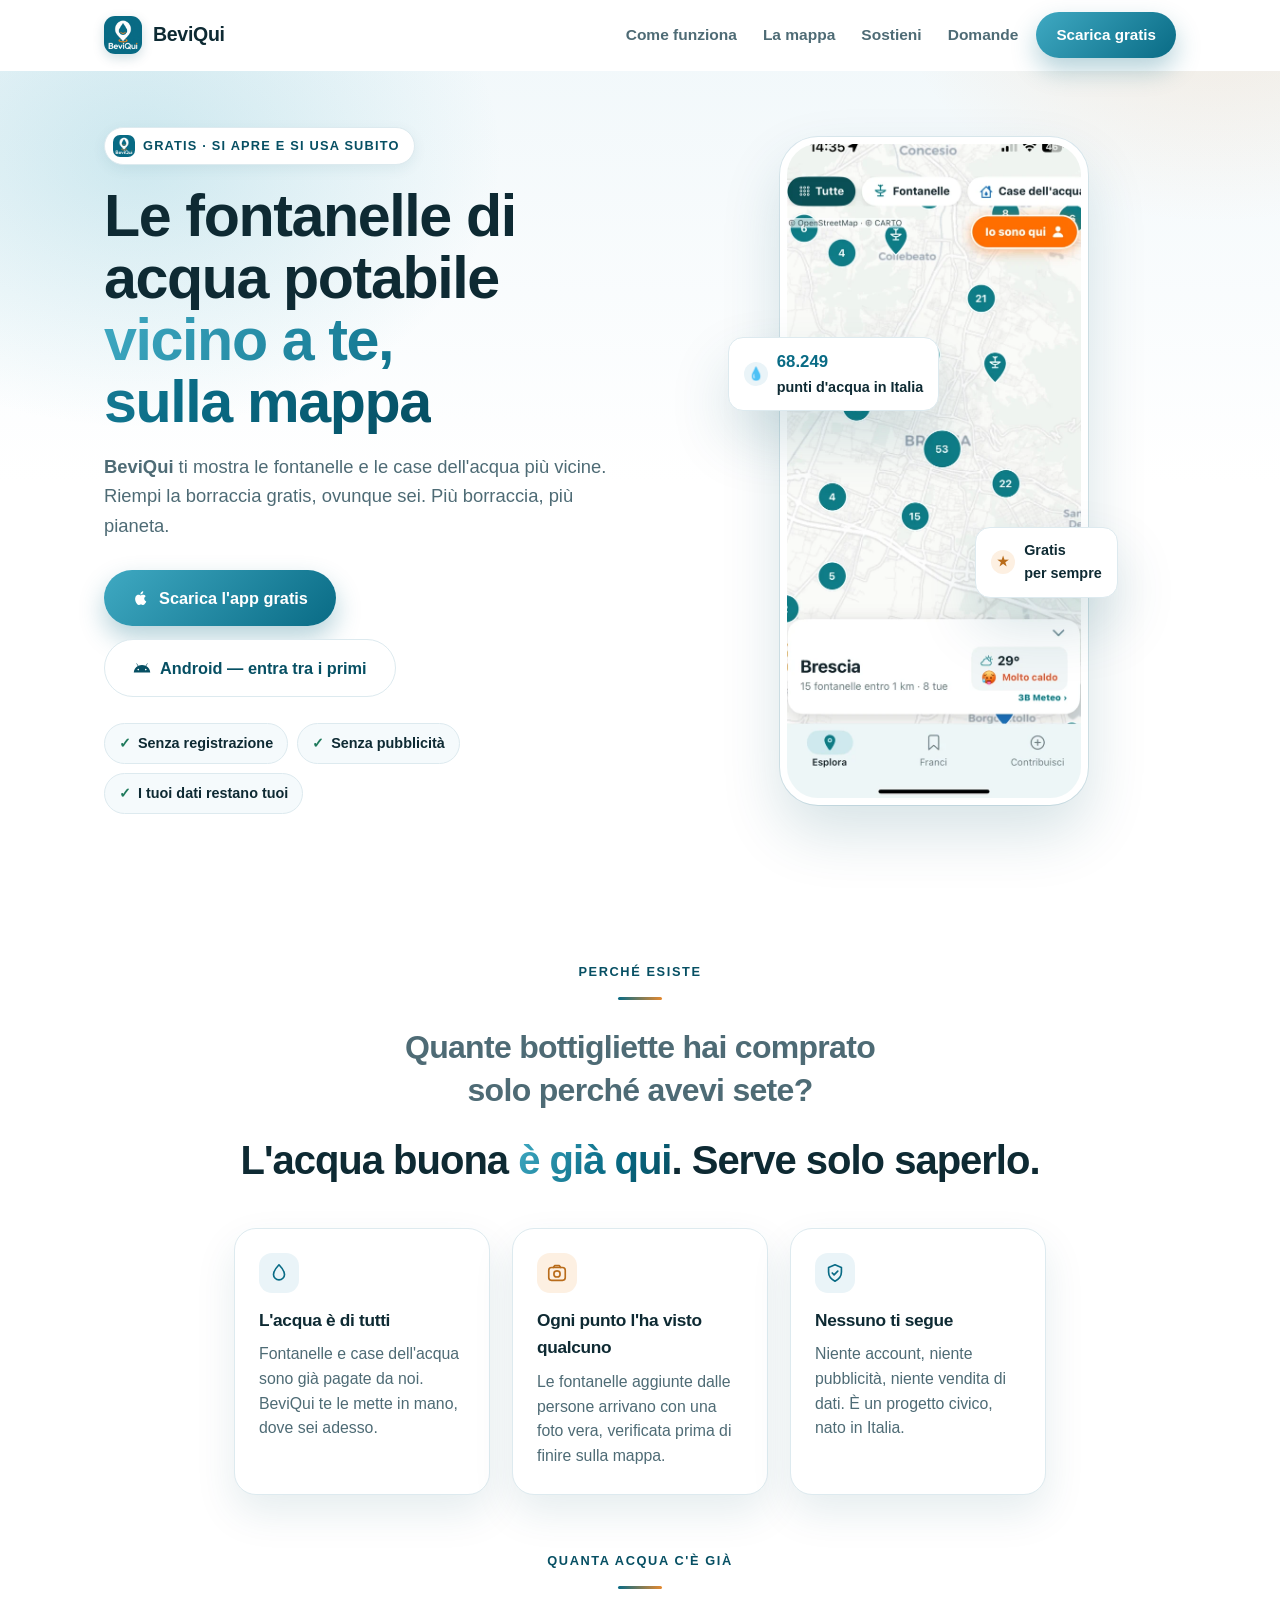
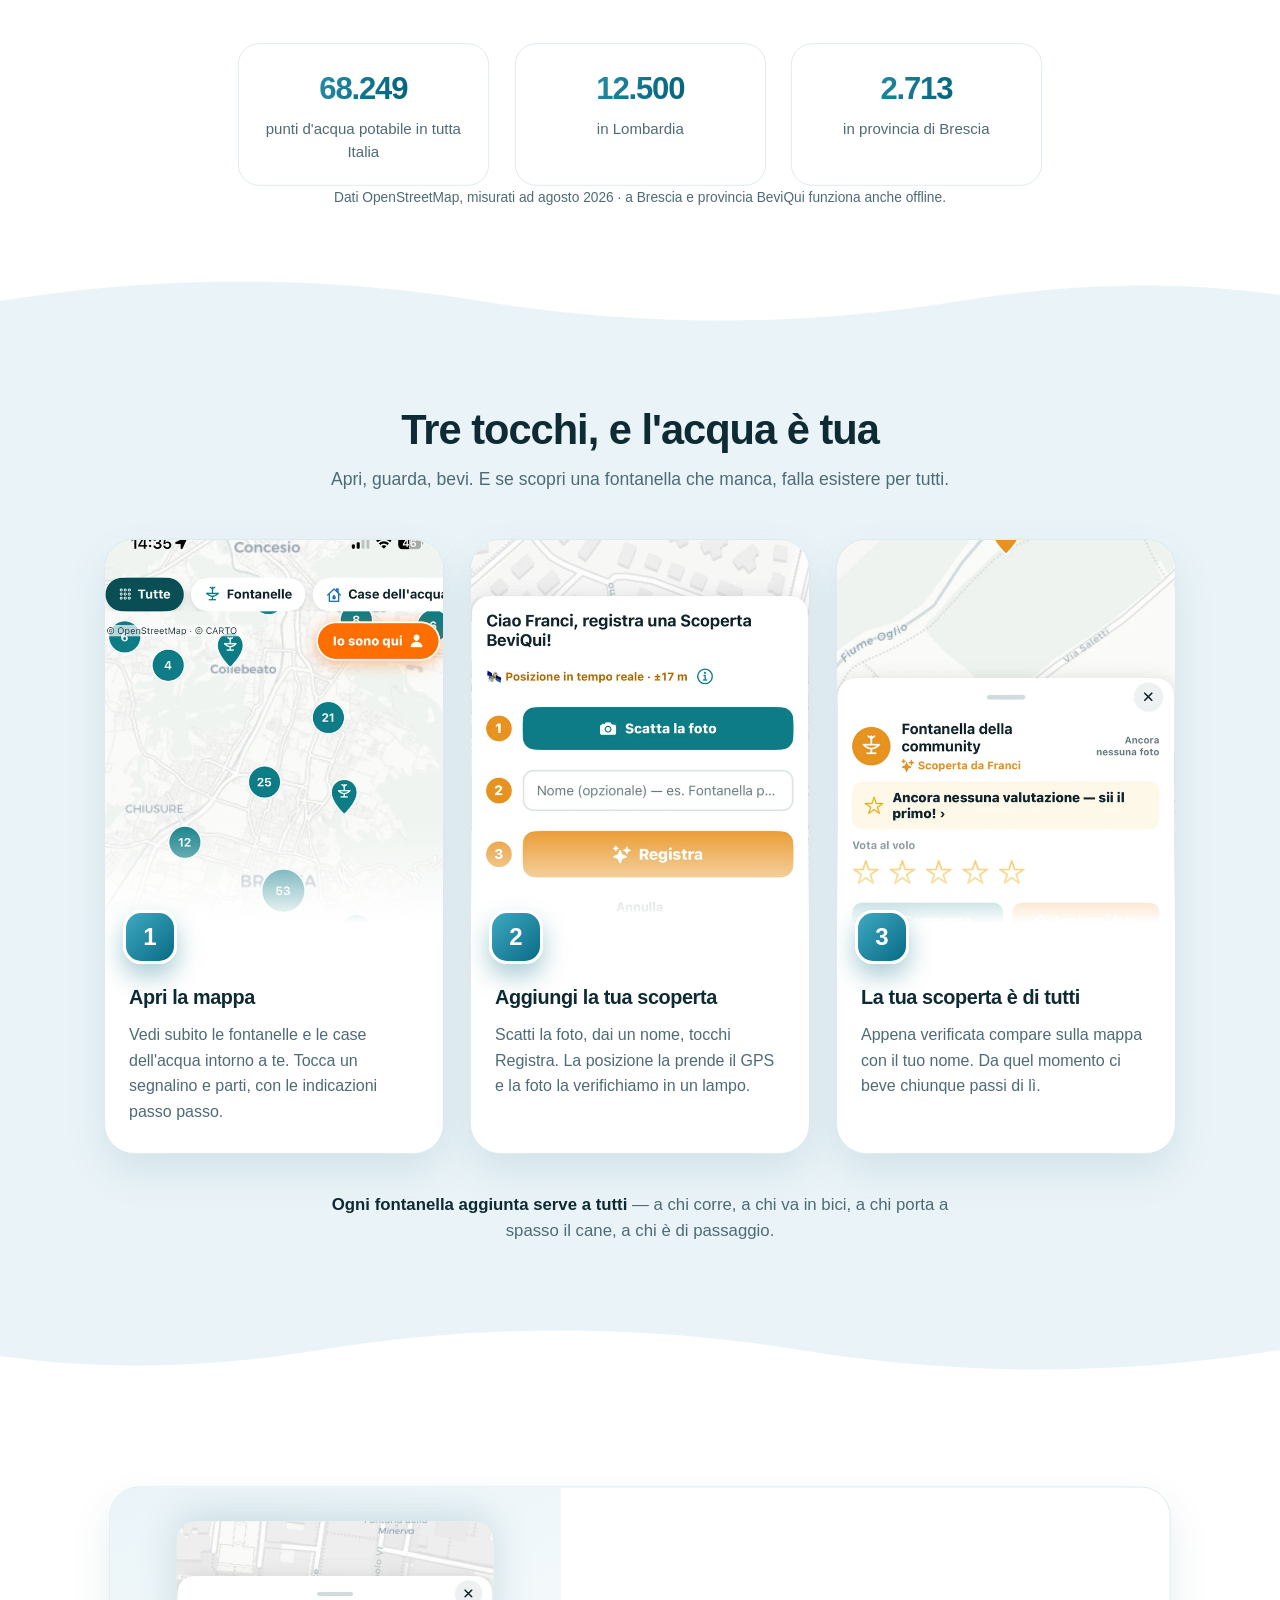
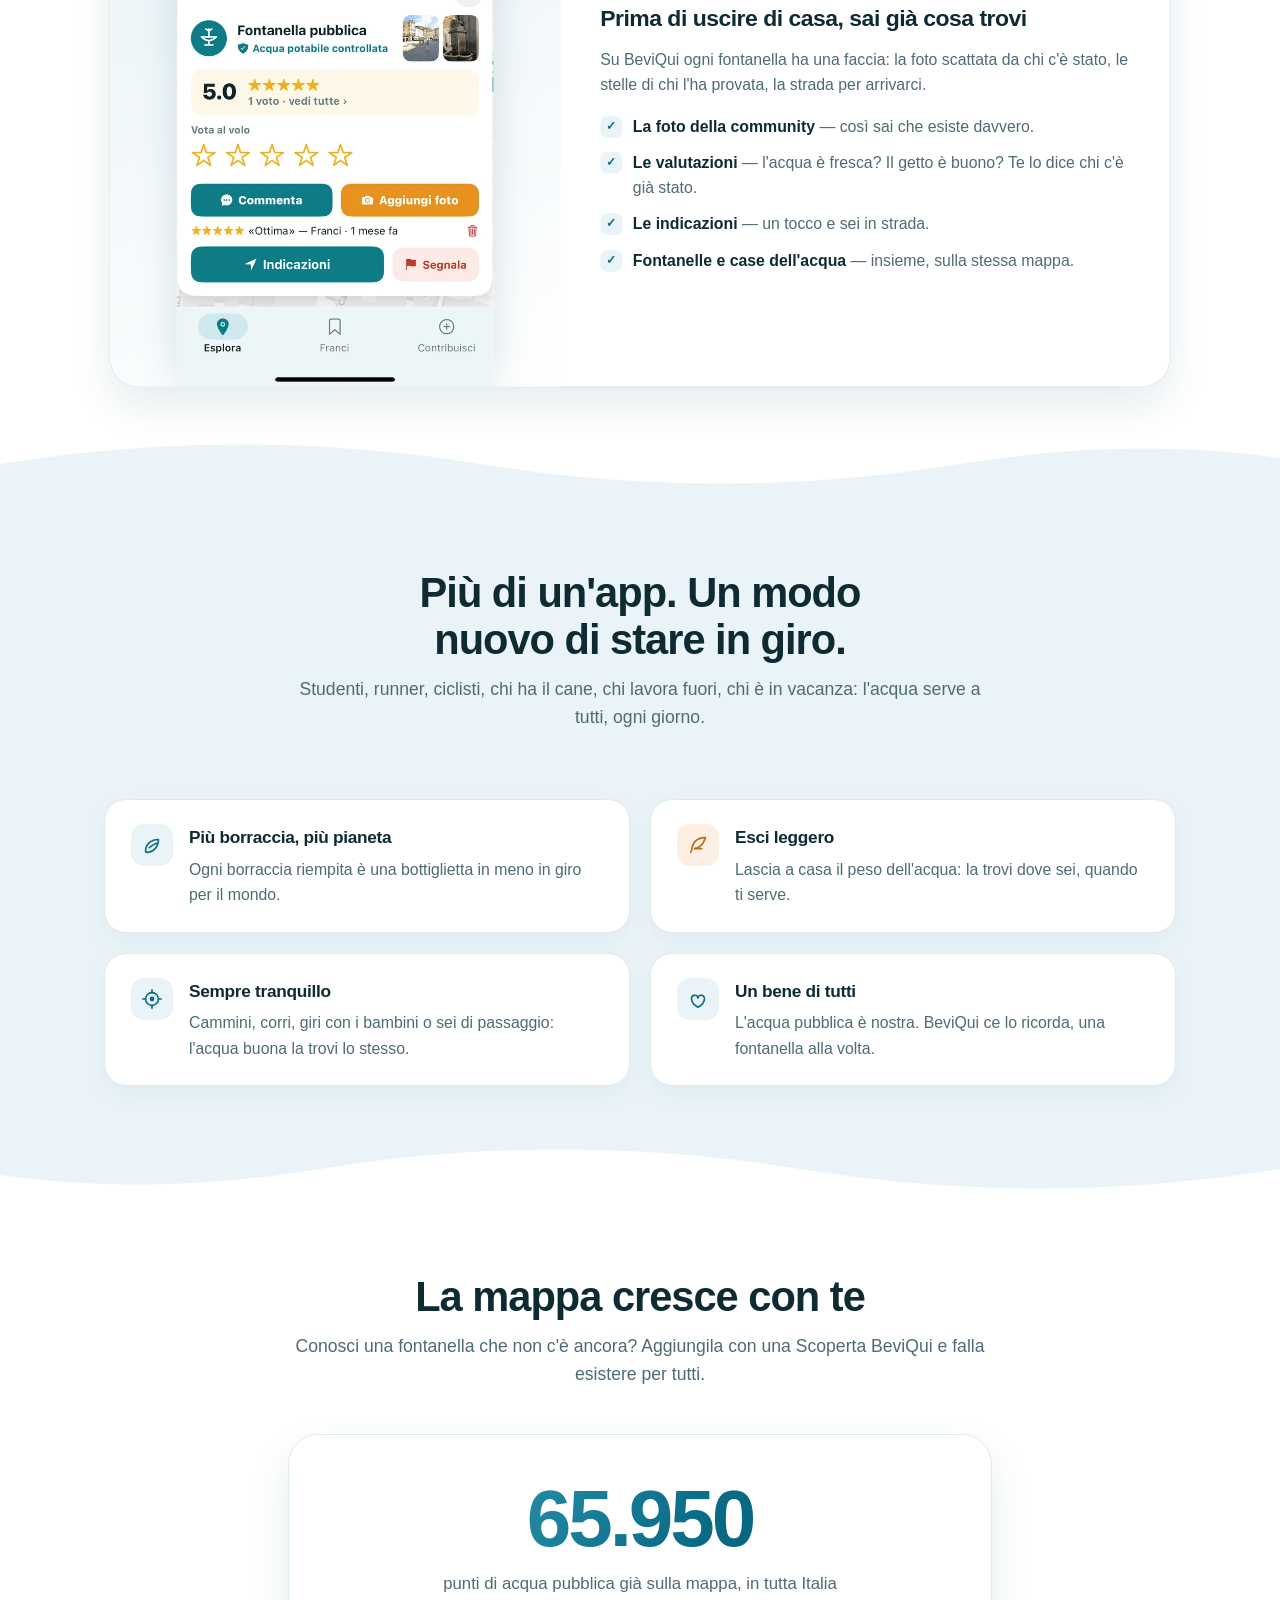
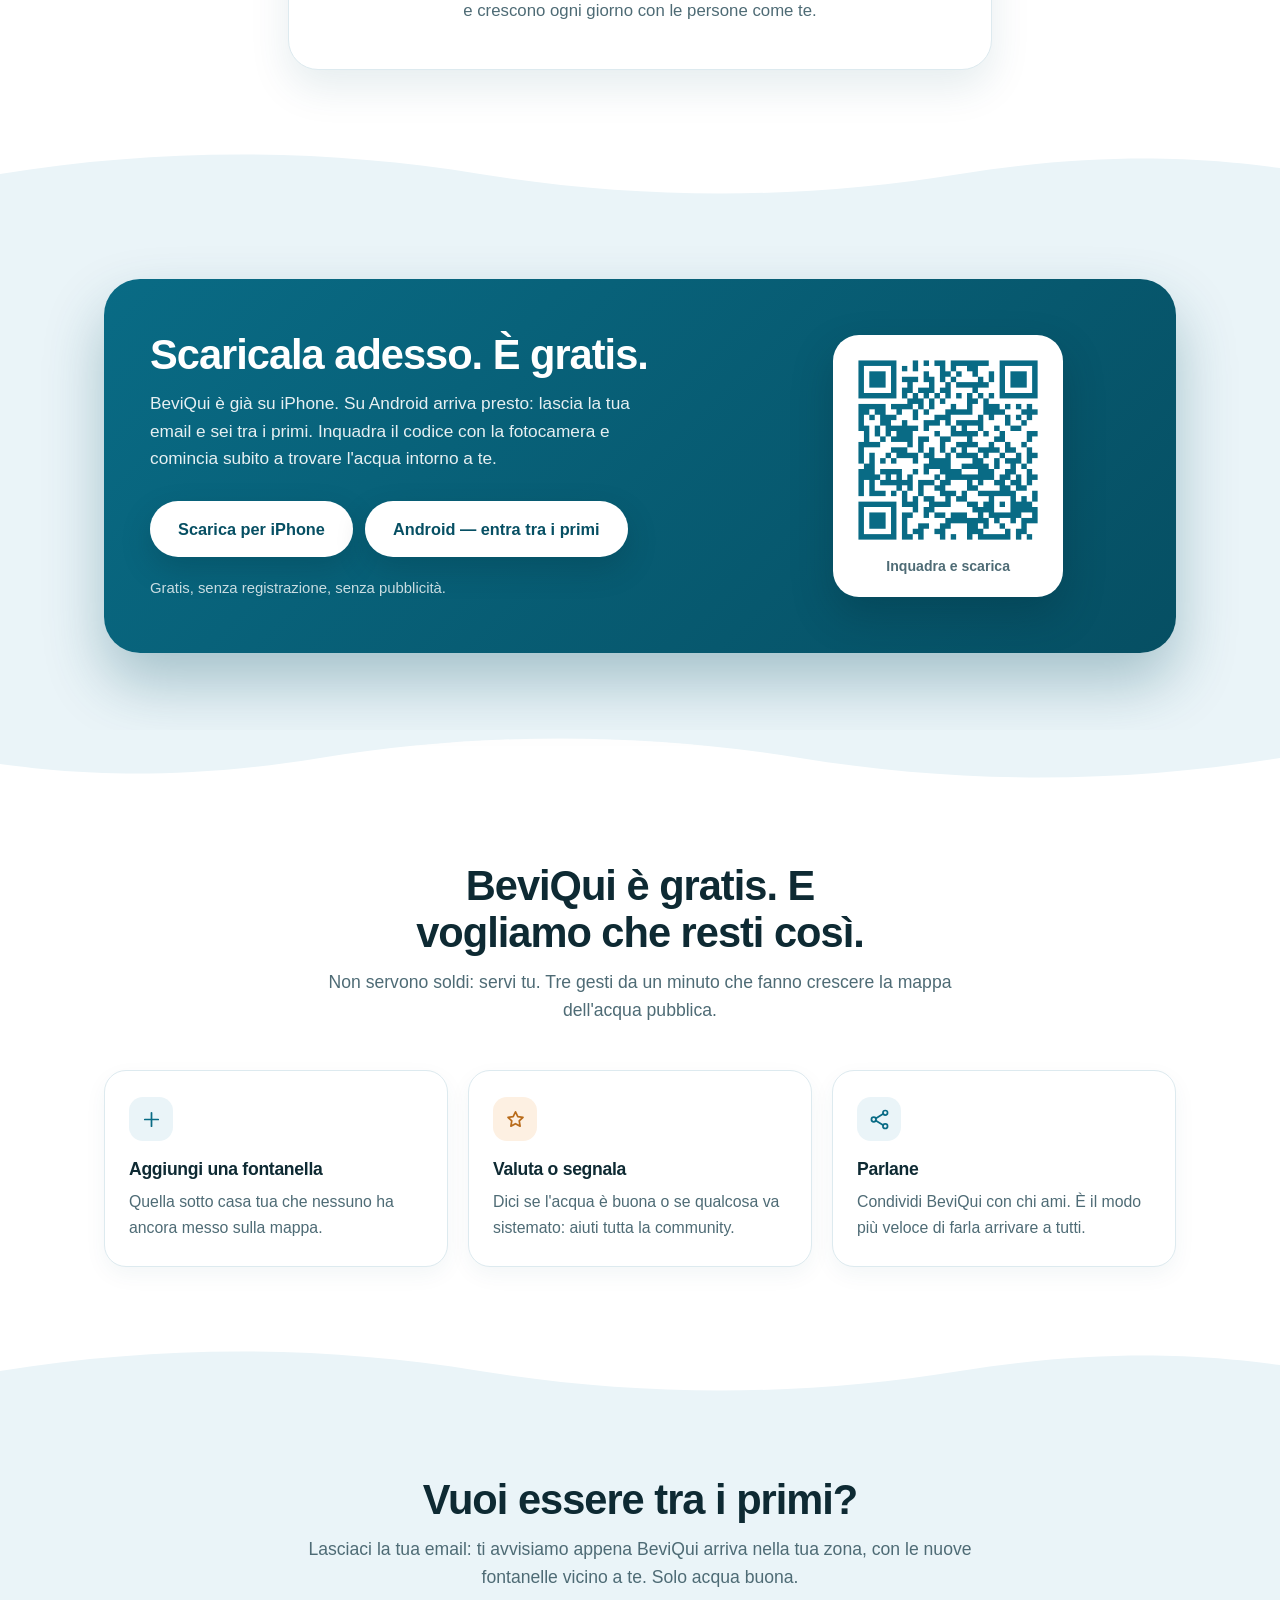
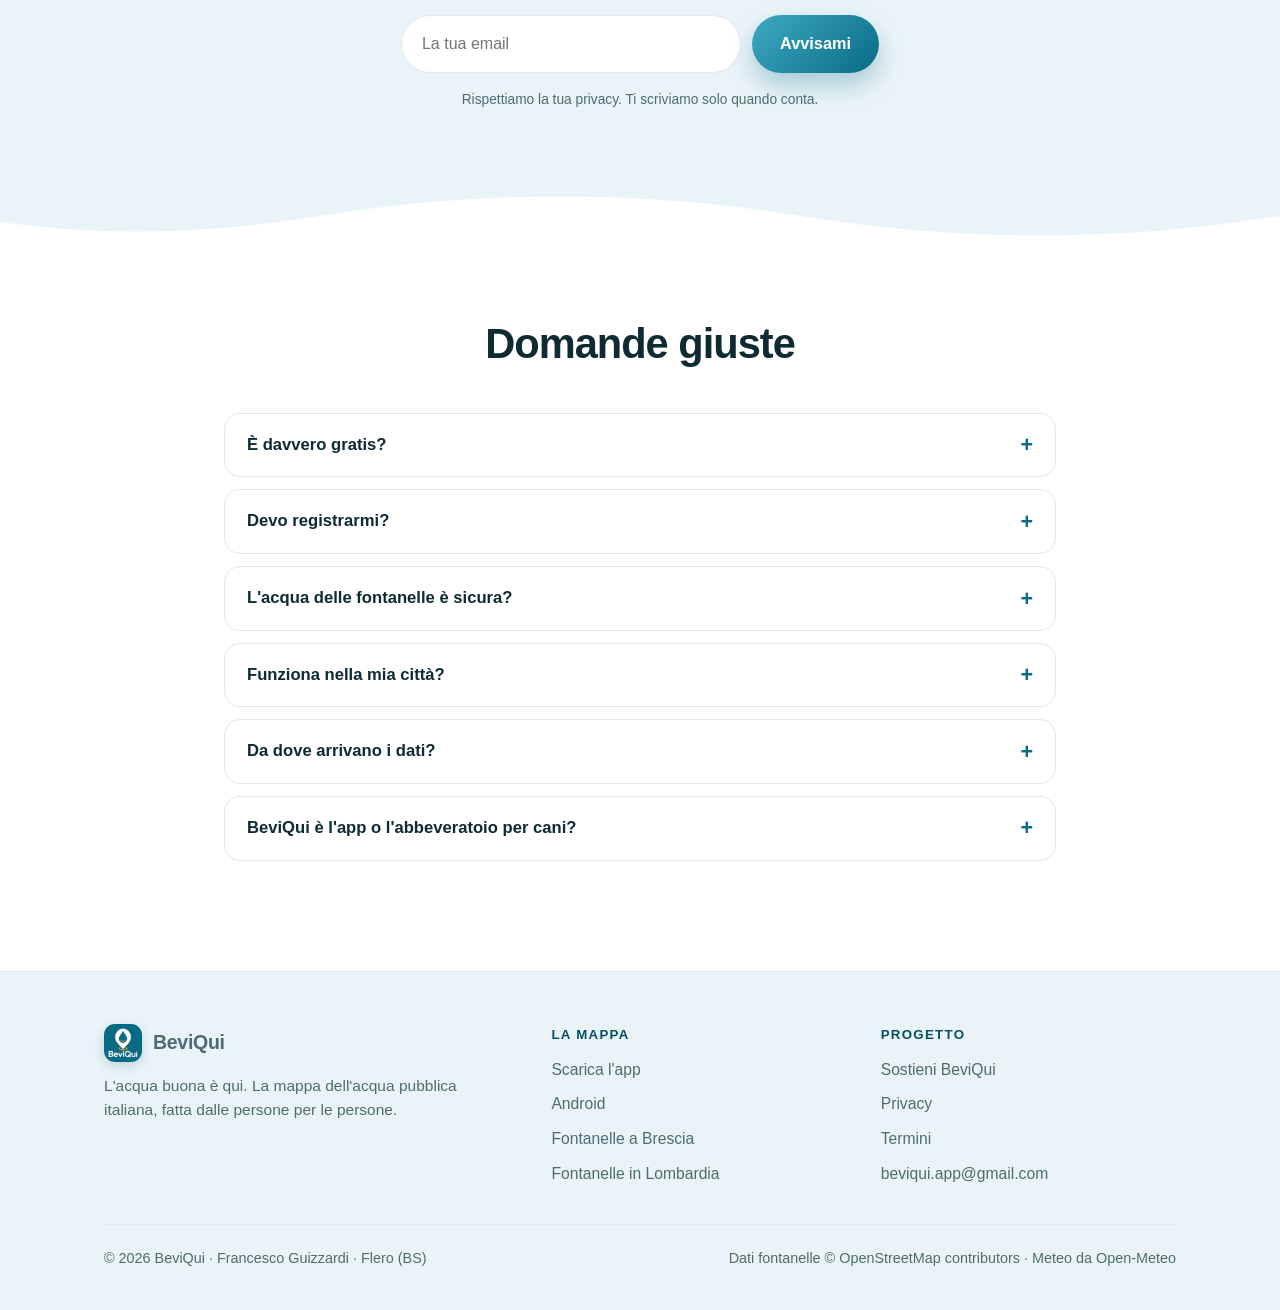
==== commit c6325fa3: "Il form della home torna a funzionare, la privacy dice il fornitore vero, i tester Android entrano d" ====
--- a/index.html
+++ b/index.html
@@ -722,11 +722,21 @@
     <div class="intestazione appare" style="margin-bottom:0">
       <h2>Vuoi essere tra i primi?</h2>
       <p class="sottotitolo">Lasciaci la tua email: ti avvisiamo appena BeviQui arriva nella tua zona, con le nuove fontanelle vicino a te. Solo acqua buona.</p>
-      <form class="iscrizione" action="https://formspree.io/f/XXXXXXXX" method="POST">
-        <input type="email" name="email" placeholder="La tua email" required aria-label="La tua email">
-        <button class="bottone" type="submit">Avvisami</button>
+      <!--
+        ⚠️ Questo modulo inviava a `https://formspree.io/f/XXXXXXXX` — il segnaposto della
+        documentazione di Formspree, mai sostituito. Alla prova d'invio rispondeva
+        {"error":"Form not found"}: ogni email lasciata qui era PERSA, e chi la lasciava
+        finiva su una pagina d'errore. Corretto il 18/09/2026.
+
+        Ora invia alla stessa funzione che usa /android/ e che funziona. La funzione accetta
+        un campo `fonte`: qui vale `sito/home`, così questa lista d'attesa resta distinta dai
+        tester Android e non sporca il conto che serve a Google Play.
+      -->
+      <form class="iscrizione" id="modulo-avviso" novalidate>
+        <input type="email" id="email-avviso" name="email" placeholder="La tua email" required aria-label="La tua email">
+        <button class="bottone" type="submit" id="invia-avviso">Avvisami</button>
       </form>
-      <p class="fonte" style="margin-top:16px">Rispettiamo la tua privacy. Ti scriviamo solo quando conta.</p>
+      <p class="fonte" id="esito-avviso" style="margin-top:16px">Rispettiamo la tua privacy. Ti scriviamo solo quando conta.</p>
     </div>
   </div>
 </section>
@@ -886,5 +896,58 @@
   });
 })();
 </script>
+
+<script>
+/* Iscrizione alla lista d'attesa della home.
+   Il modulo di prima inviava a un segnaposto di Formspree e le email si perdevano (vedi il
+   commento nella sezione «Vuoi essere tra i primi?»). Qui si usa la funzione che già regge
+   /android/. La chiave è la `anon` di Supabase: è pubblica per definizione, sta anche in
+   /android/, e da sola non apre nulla — l'archivio degli indirizzi è privato e ci scrive
+   solo la funzione, col suo ruolo di servizio. */
+(function () {
+  var URL_FN = 'https://waxzrmlspgpuxvftzkvd.supabase.co/functions/v1/tester-signup';
+  var CHIAVE = 'eyJhbGciOiJIUzI1NiIsInR5cCI6IkpXVCJ9.eyJpc3MiOiJzdXBhYmFzZSIsInJlZiI6IndheHpybWxzcGdwdXh2ZnR6a3ZkIiwicm9sZSI6ImFub24iLCJpYXQiOjE3ODA5Mjc5MjksImV4cCI6MjA5NjUwMzkyOX0.J4vSIKgqDTjAQpSJb81kGD1Yhdrp0eyo_4y3yNcgiX0';
+
+  var modulo = document.getElementById('modulo-avviso');
+  if (!modulo) return;
+  var campo = document.getElementById('email-avviso');
+  var bottone = document.getElementById('invia-avviso');
+  var esito = document.getElementById('esito-avviso');
+
+  function dì(testo, colore) {
+    esito.textContent = testo;
+    esito.style.color = colore || '';
+  }
+
+  modulo.addEventListener('submit', function (e) {
+    e.preventDefault();
+    var mail = (campo.value || '').trim();
+    if (!/^[^@\s]+@[^@\s]+\.[a-z]{2,}$/i.test(mail)) {
+      dì('Controlla l’email: sembra incompleta.', '#b3261e');
+      campo.focus();
+      return;
+    }
+    bottone.disabled = true;
+    var etichetta = bottone.textContent;
+    bottone.textContent = 'Un attimo…';
+    fetch(URL_FN, {
+      method: 'POST',
+      headers: { 'Content-Type': 'application/json', apikey: CHIAVE, Authorization: 'Bearer ' + CHIAVE },
+      body: JSON.stringify({ email: mail, fonte: 'sito/home' }),
+    })
+      .then(function (r) { return r.json().then(function (d) { return { ok: r.ok, d: d }; }); })
+      .then(function (res) {
+        if (!res.ok) throw new Error((res.d && res.d.error) || 'Riprova tra poco.');
+        modulo.style.display = 'none';
+        dì('Fatto! Ti avvisiamo appena BeviQui arriva nella tua zona. 💧', '');
+      })
+      .catch(function (er) {
+        bottone.disabled = false;
+        bottone.textContent = etichetta;
+        dì(er.message || 'Riprova tra poco.', '#b3261e');
+      });
+  });
+})();
+</script>
 </body>
 </html>
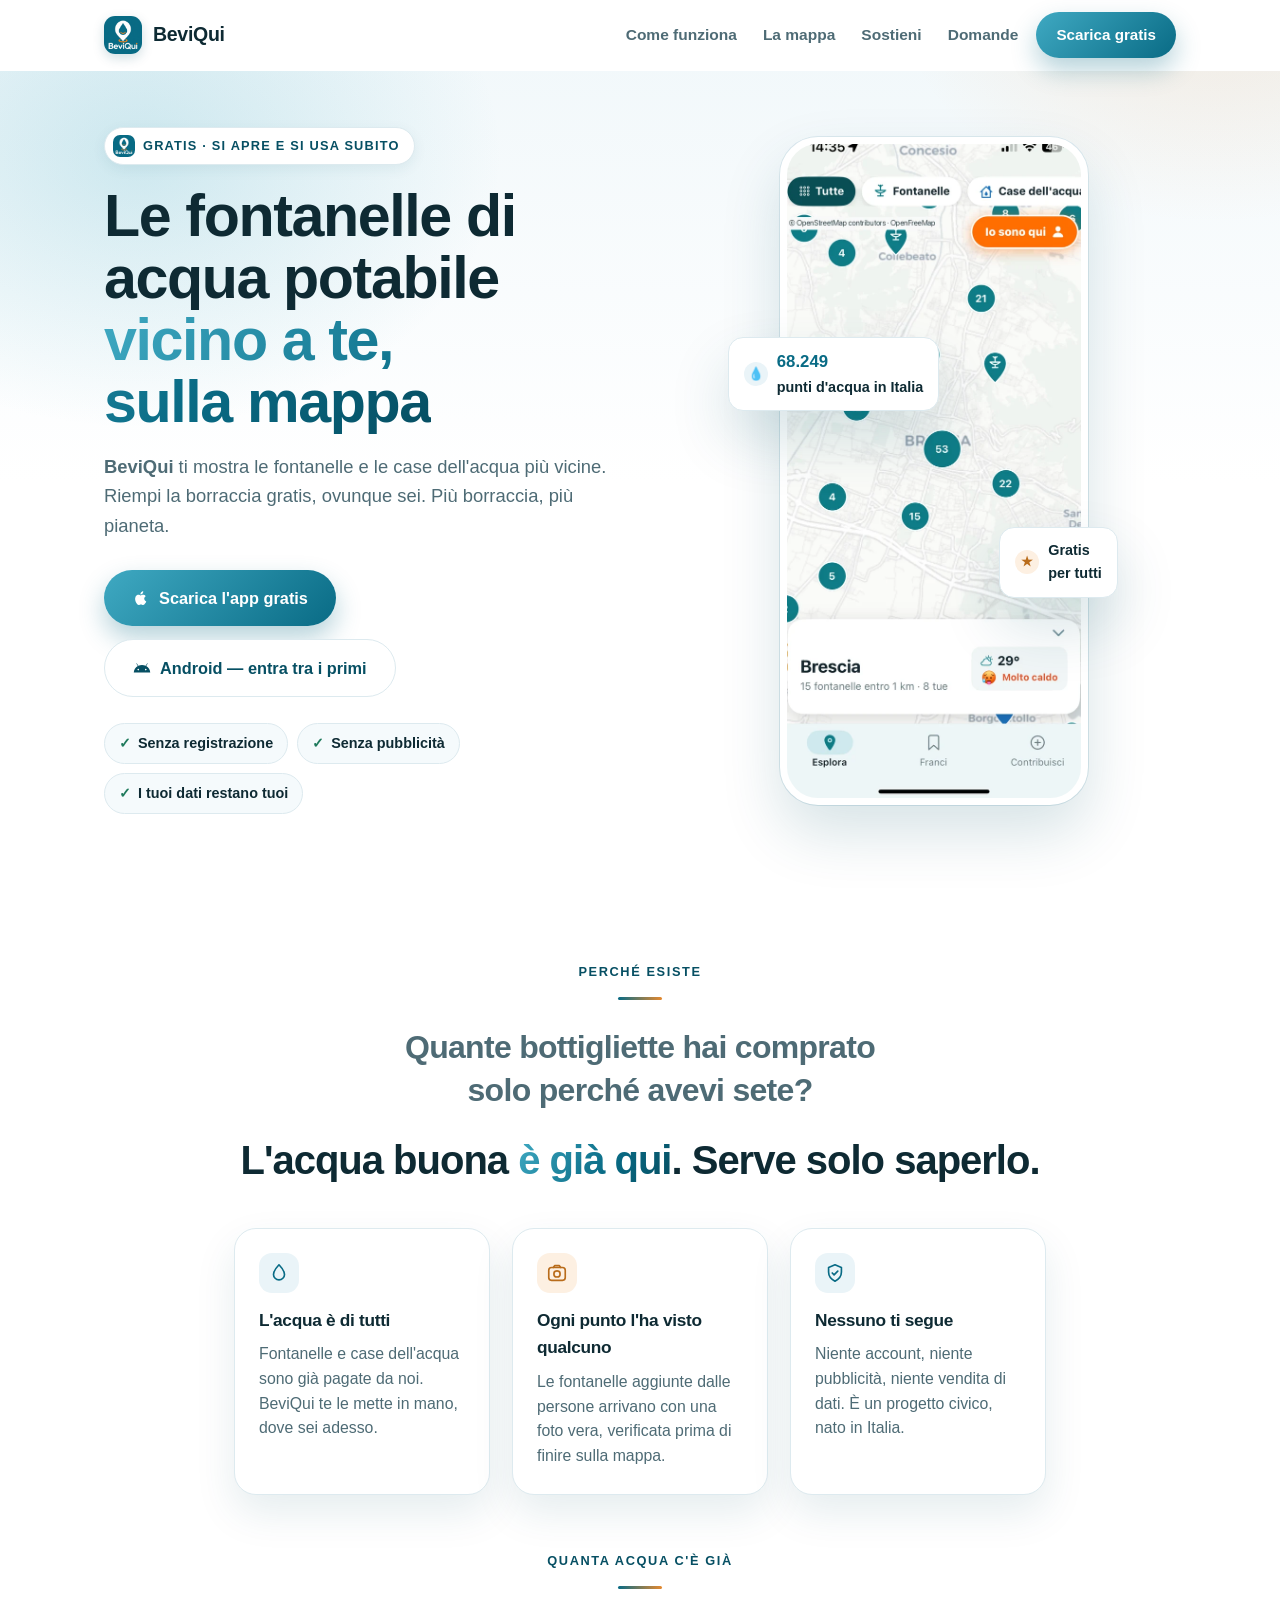
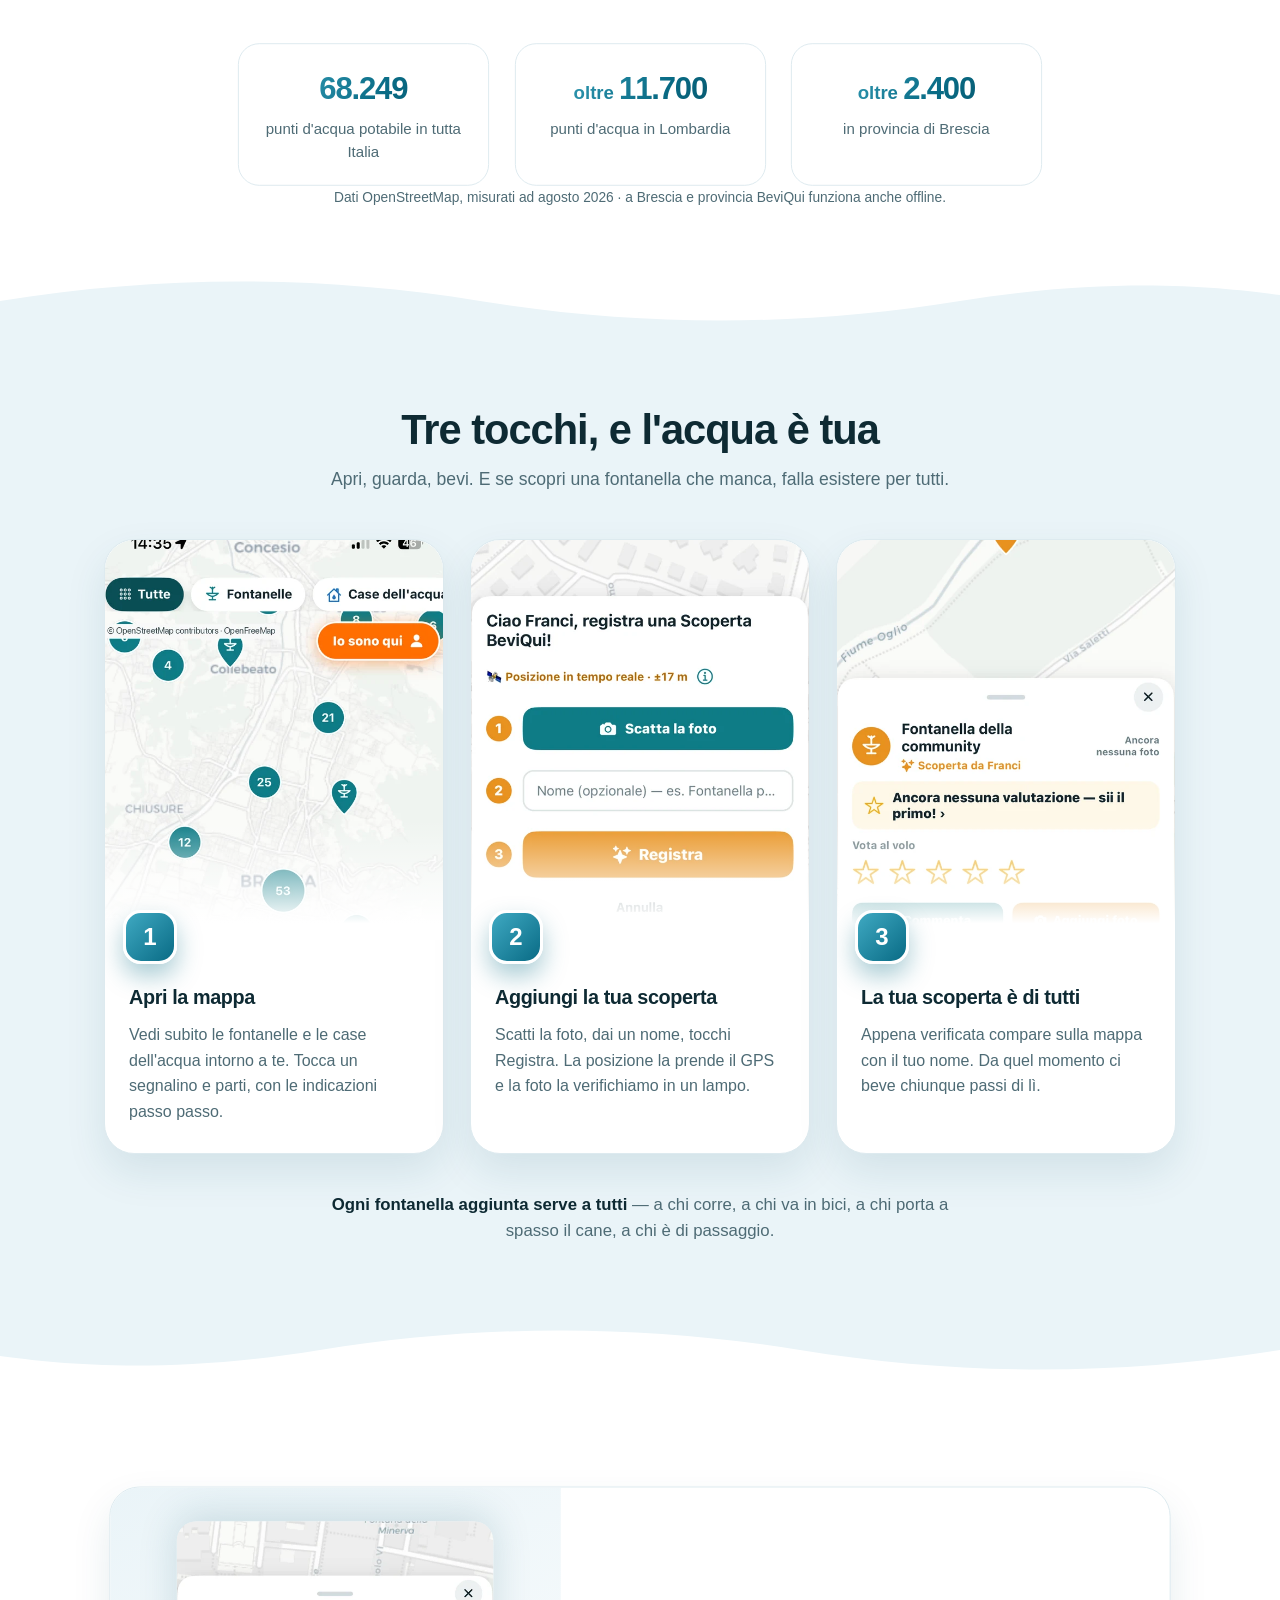
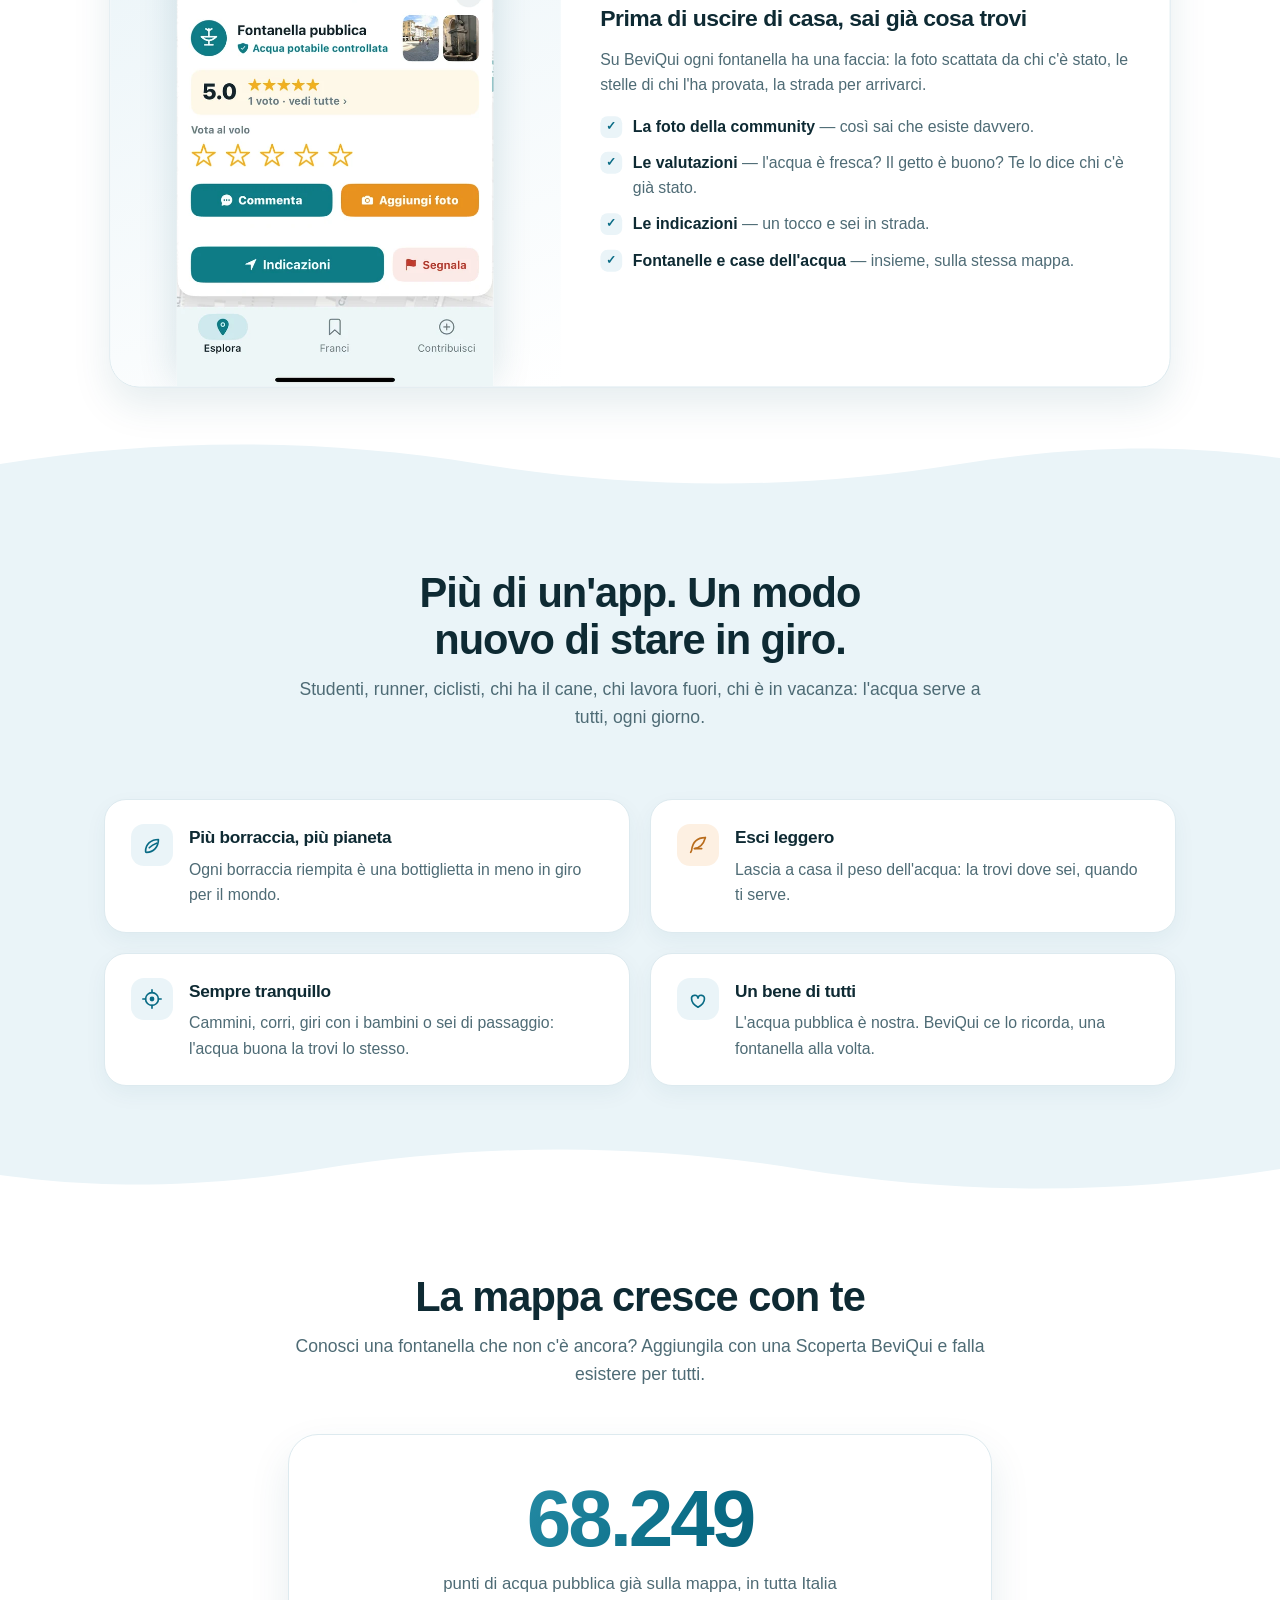
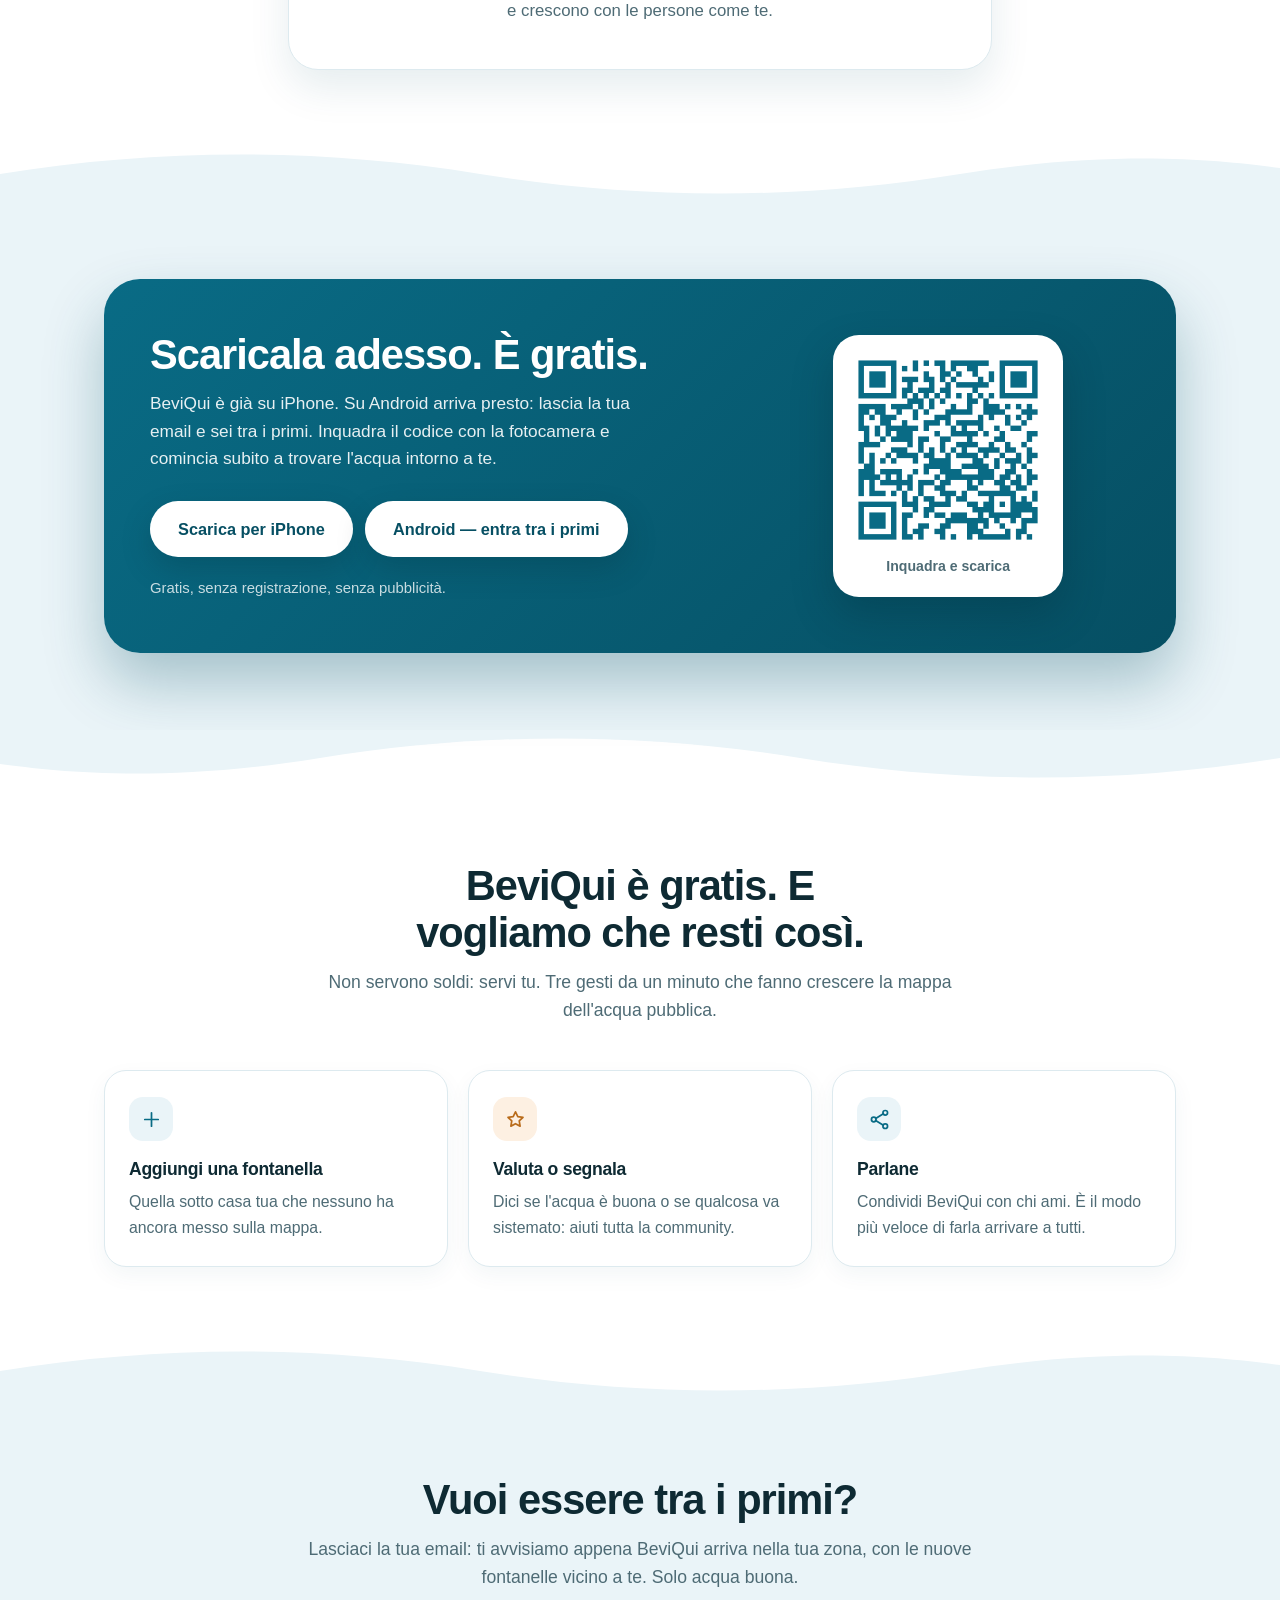
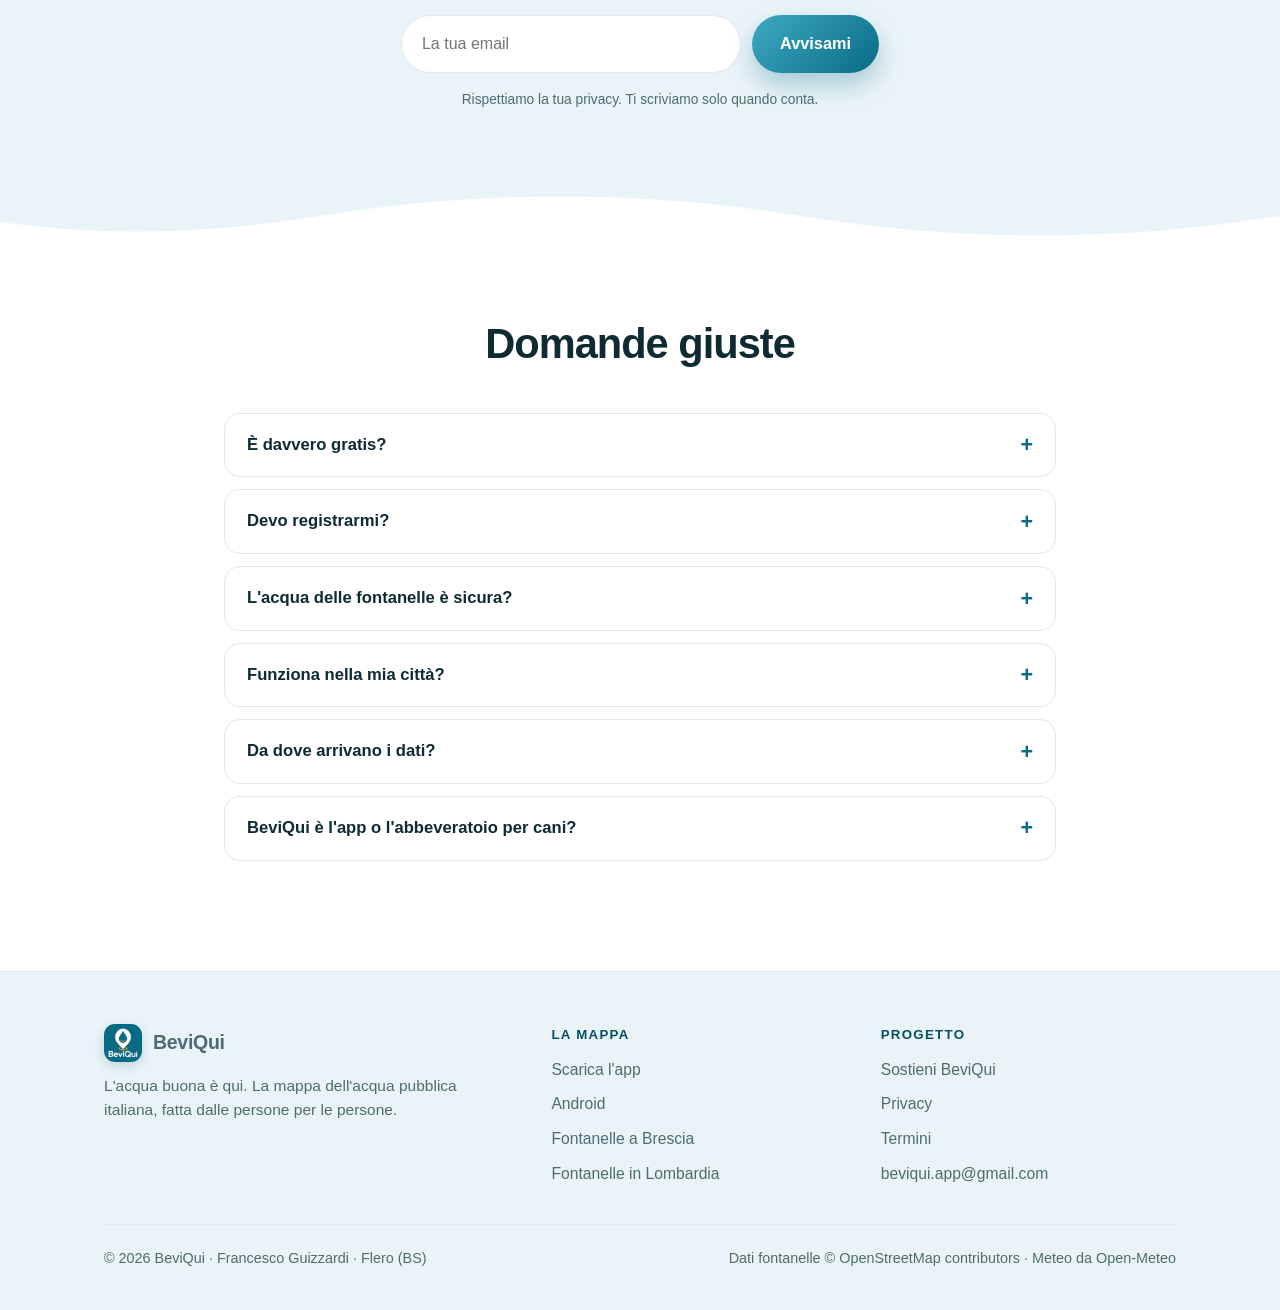
==== commit 14640729: "Schermate con l'attribuzione OpenStreetMap corretta, niente voti propri come della community, numeri" ====
--- a/index.html
+++ b/index.html
@@ -26,12 +26,12 @@
 {"@context":"https://schema.org","@graph":[
   {"@type":"WebSite","name":"BeviQui","alternateName":"BeviQui - App fontanelle acqua potabile","url":"https://beviqui.it/","inLanguage":"it-IT","description":"BeviQui mostra sulla mappa le fontanelle e le case dell'acqua potabile pubbliche più vicine a te. Gratis, senza registrazione."},
   {"@type":"Organization","name":"BeviQui","url":"https://beviqui.it/","logo":"https://beviqui.it/logo.png","founder":{"@type":"Person","name":"Francesco Guizzardi"}},
-  {"@type":"MobileApplication","name":"BeviQui","alternateName":"BeviQui - Fontanelle acqua potabile","operatingSystem":"iOS, Android","applicationCategory":"TravelApplication","applicationSubCategory":"Maps & Navigation","inLanguage":"it-IT","url":"https://beviqui.it/","downloadUrl":"https://beviqui.it/scarica","installUrl":"https://beviqui.it/scarica","screenshot":["https://beviqui.it/img/schermata-mappa.webp","https://beviqui.it/img/schermata-contribuisci.webp","https://beviqui.it/img/schermata-community.webp","https://beviqui.it/img/schermata-recensioni.webp"],"featureList":"Mappa delle fontanelle di acqua potabile, indicazioni, contributi della community con verifica AI, case dell'acqua","author":{"@type":"Person","name":"Francesco Guizzardi"},"offers":{"@type":"Offer","price":"0","priceCurrency":"EUR"},"description":"App gratuita per trovare fontanelle e case dell'acqua potabile pubbliche vicino a te, su mappa, con indicazioni. Aggiungi quelle mancanti: community e AI le verificano. Mostra i punti d'acqua di tutta Italia (dati OpenStreetMap, dal vivo) e cresce ogni giorno con la community."},
+  {"@type":"MobileApplication","name":"BeviQui","alternateName":"BeviQui - Fontanelle acqua potabile","operatingSystem":"iOS, Android","applicationCategory":"TravelApplication","applicationSubCategory":"Maps & Navigation","inLanguage":"it-IT","url":"https://beviqui.it/","downloadUrl":"https://beviqui.it/scarica","installUrl":"https://beviqui.it/scarica","screenshot":["https://beviqui.it/img/schermata-mappa.webp","https://beviqui.it/img/schermata-contribuisci.webp","https://beviqui.it/img/schermata-community.webp","https://beviqui.it/img/schermata-recensioni.webp"],"featureList":"Mappa delle fontanelle di acqua potabile, indicazioni, contributi della community con verifica AI, case dell'acqua","author":{"@type":"Person","name":"Francesco Guizzardi"},"offers":{"@type":"Offer","price":"0","priceCurrency":"EUR"},"description":"App gratuita per trovare fontanelle e case dell'acqua potabile pubbliche vicino a te, su mappa, con indicazioni. Aggiungi quelle mancanti: community e AI le verificano. Mostra i punti d'acqua di tutta Italia (dati OpenStreetMap, dal vivo) e cresce con la community."},
   {"@type":"FAQPage","mainEntity":[
     {"@type":"Question","name":"È davvero gratis?","acceptedAnswer":{"@type":"Answer","text":"Sì, al 100%. Nessun costo nascosto."}},
     {"@type":"Question","name":"Devo registrarmi?","acceptedAnswer":{"@type":"Answer","text":"No. Apri e usi tutto subito. Ti chiediamo il nome solo dopo il tuo primo contributo, per ringraziarti."}},
     {"@type":"Question","name":"L'acqua delle fontanelle è sicura?","acceptedAnswer":{"@type":"Answer","text":"Sono punti di acqua potabile pubblica gestiti dagli enti locali. Dove serve, la community segnala lo stato."}},
-    {"@type":"Question","name":"Funziona nella mia città?","acceptedAnswer":{"@type":"Answer","text":"Sì: BeviQui mostra i punti di acqua potabile pubblica di tutta Italia, dal vivo — sono già oltre 68.000 sulla mappa e crescono ogni giorno con la community. A Brescia e provincia funziona anche offline."}},
+    {"@type":"Question","name":"Funziona nella mia città?","acceptedAnswer":{"@type":"Answer","text":"Sì: BeviQui mostra i punti di acqua potabile pubblica di tutta Italia, dal vivo — sono già oltre 68.000 sulla mappa e crescono con la community. A Brescia e provincia funziona anche offline."}},
     {"@type":"Question","name":"Da dove arrivano i dati?","acceptedAnswer":{"@type":"Answer","text":"Dalle mappe pubbliche di OpenStreetMap e dai contributi della community."}},
     {"@type":"Question","name":"BeviQui è l'app o l'abbeveratoio per cani?","acceptedAnswer":{"@type":"Answer","text":"BeviQui è l'app gratuita che mostra sulla mappa le fontanelle di acqua potabile pubbliche in Italia. Non è il prodotto per animali dal nome simile: è un'applicazione per iPhone e Android."}}
   ]}
@@ -506,7 +506,7 @@
         </div>
         <div class="etichetta due">
           <span class="tondo">★</span>
-          <span>Gratis<br>per sempre</span>
+          <span>Gratis<br>per tutti</span>
         </div>
       </div>
     </div>
@@ -541,8 +541,8 @@
     <span class="occhio secondo appare">Quanta acqua c'è già</span>
     <div class="traguardi">
       <div class="traguardo appare"><b id="totItalia">68.249</b>punti d'acqua potabile in tutta Italia</div>
-      <div class="traguardo appare" style="--ritardo:90ms"><b>12.500</b>in Lombardia</div>
-      <div class="traguardo appare" style="--ritardo:180ms"><b>2.713</b>in provincia di Brescia</div>
+      <div class="traguardo appare" style="--ritardo:90ms"><b><small style="font-size:.6em;letter-spacing:0">oltre </small>11.700</b>punti d'acqua in Lombardia</div>
+      <div class="traguardo appare" style="--ritardo:180ms"><b><small style="font-size:.6em;letter-spacing:0">oltre </small>2.400</b>in provincia di Brescia</div>
     </div>
     <p class="fonte appare">Dati OpenStreetMap, misurati ad agosto 2026 · a Brescia e provincia BeviQui funziona anche offline.</p>
   </div>
@@ -659,7 +659,7 @@
     </div>
     <div class="conta appare">
       <span class="numerone count" data-target="68249">0</span>
-      <p class="didascalia">punti di acqua pubblica già sulla mappa, in tutta Italia<br>e crescono ogni giorno con le persone come te.</p>
+      <p class="didascalia">punti di acqua pubblica già sulla mappa, in tutta Italia<br>e crescono con le persone come te.</p>
     </div>
   </div>
 </section>
@@ -751,7 +751,7 @@
       <details><summary>È davvero gratis?</summary><p>Sì, al 100%. Nessun costo nascosto.</p></details>
       <details><summary>Devo registrarmi?</summary><p>No. Apri e usi tutto subito. Ti chiediamo il nome solo dopo il tuo primo contributo, per ringraziarti.</p></details>
       <details><summary>L'acqua delle fontanelle è sicura?</summary><p>Sono punti di acqua potabile pubblica gestiti dagli enti locali. Dove serve, la community segnala lo stato.</p></details>
-      <details><summary>Funziona nella mia città?</summary><p>Sì: BeviQui mostra i punti di acqua potabile pubblica di tutta Italia, dal vivo — sono già oltre 68.000 sulla mappa e crescono ogni giorno con la community. A Brescia e provincia funziona anche offline.</p></details>
+      <details><summary>Funziona nella mia città?</summary><p>Sì: BeviQui mostra i punti di acqua potabile pubblica di tutta Italia, dal vivo — sono già oltre 68.000 sulla mappa e crescono con la community. A Brescia e provincia funziona anche offline.</p></details>
       <details><summary>Da dove arrivano i dati?</summary><p>Dalle mappe pubbliche di OpenStreetMap e dai contributi della community.</p></details>
       <details><summary>BeviQui è l'app o l'abbeveratoio per cani?</summary><p>BeviQui è l'app gratuita che mostra sulla mappa le fontanelle di acqua potabile pubbliche in Italia. Non è il prodotto per animali dal nome simile: è un'applicazione per iPhone e Android.</p></details>
     </div>
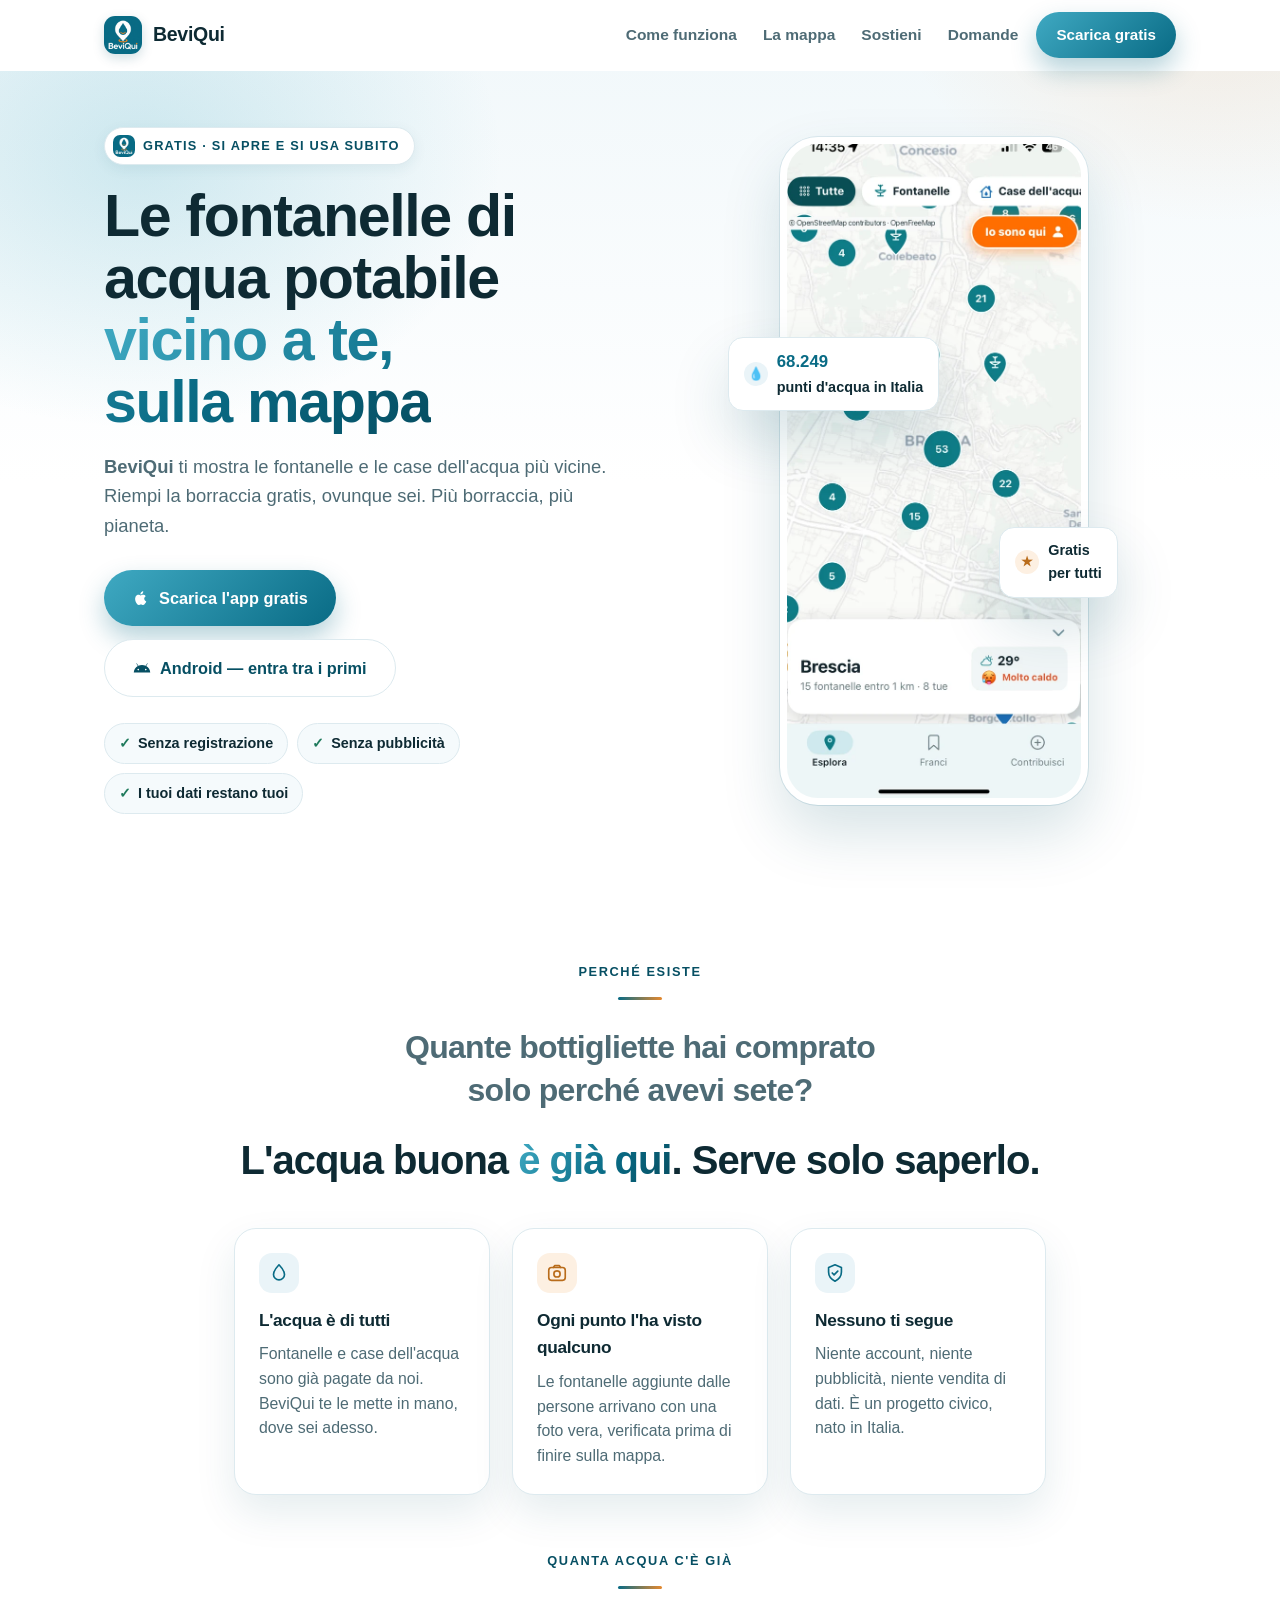
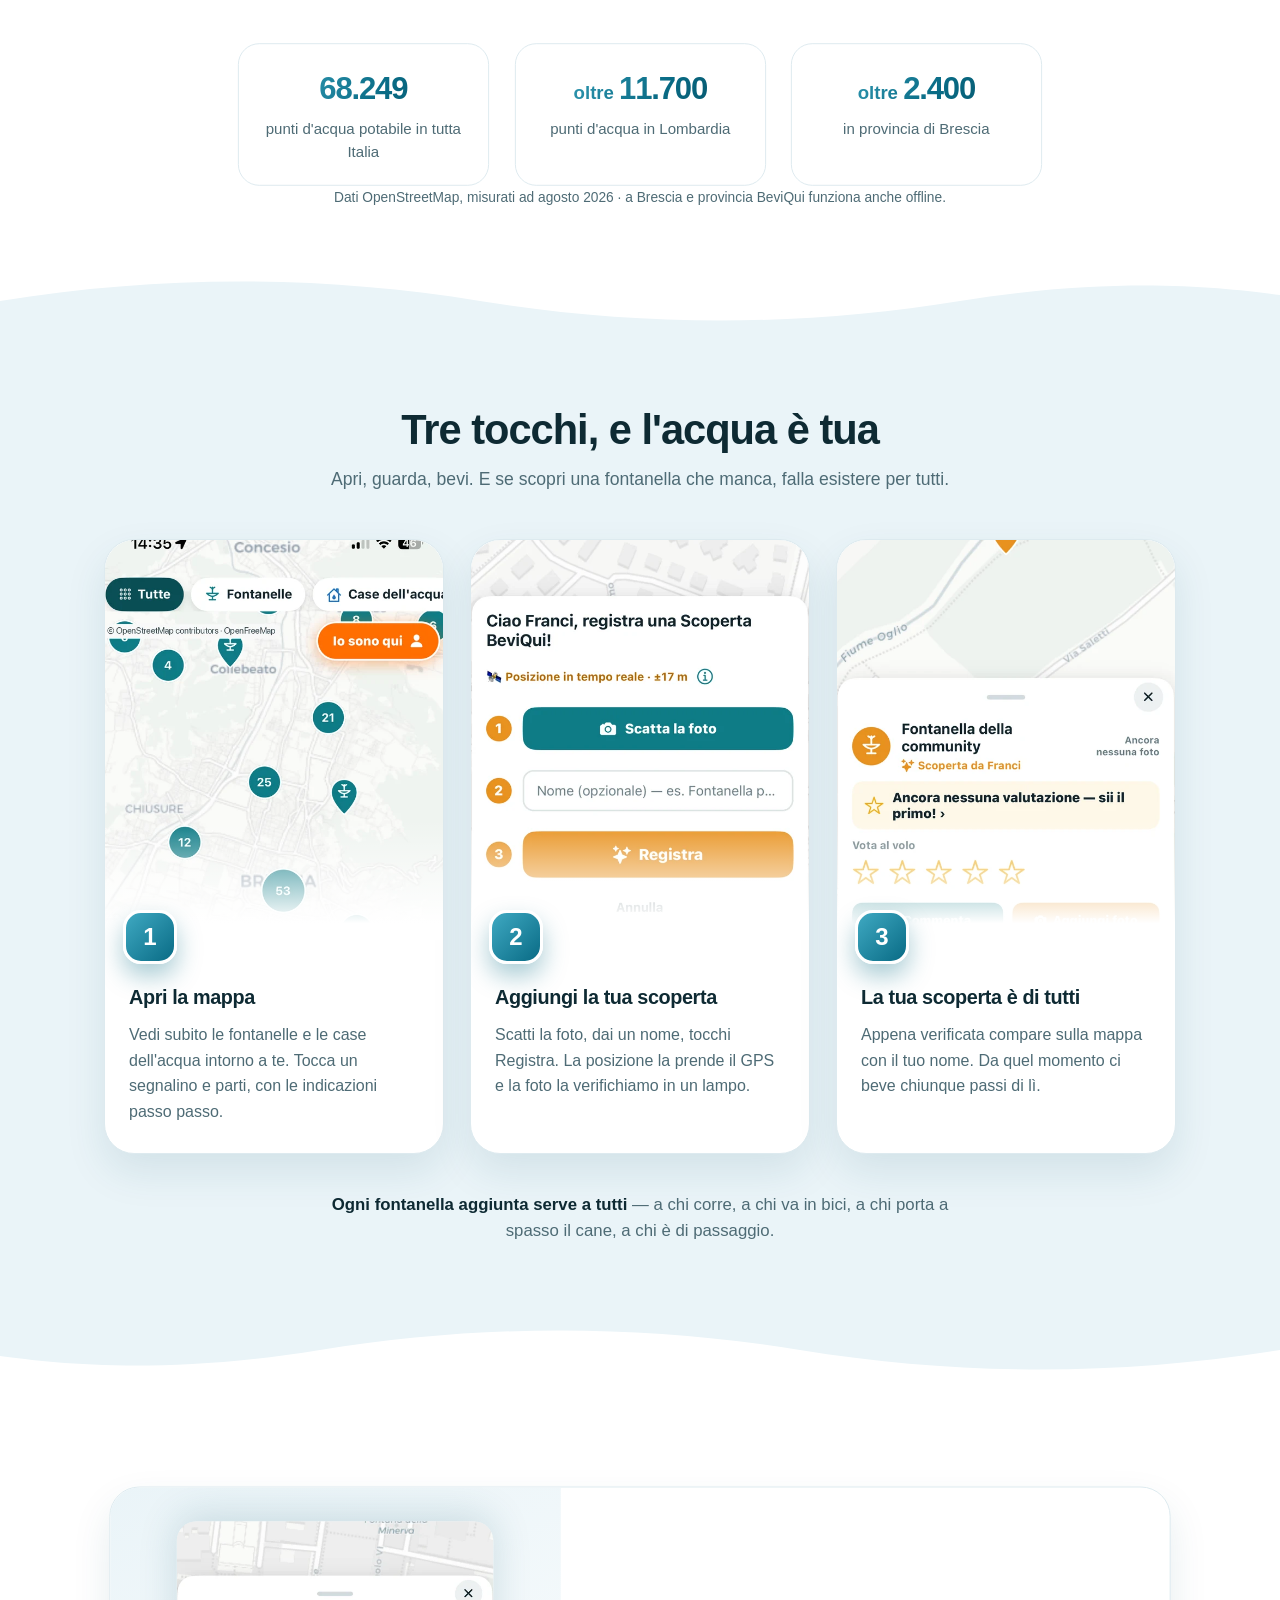
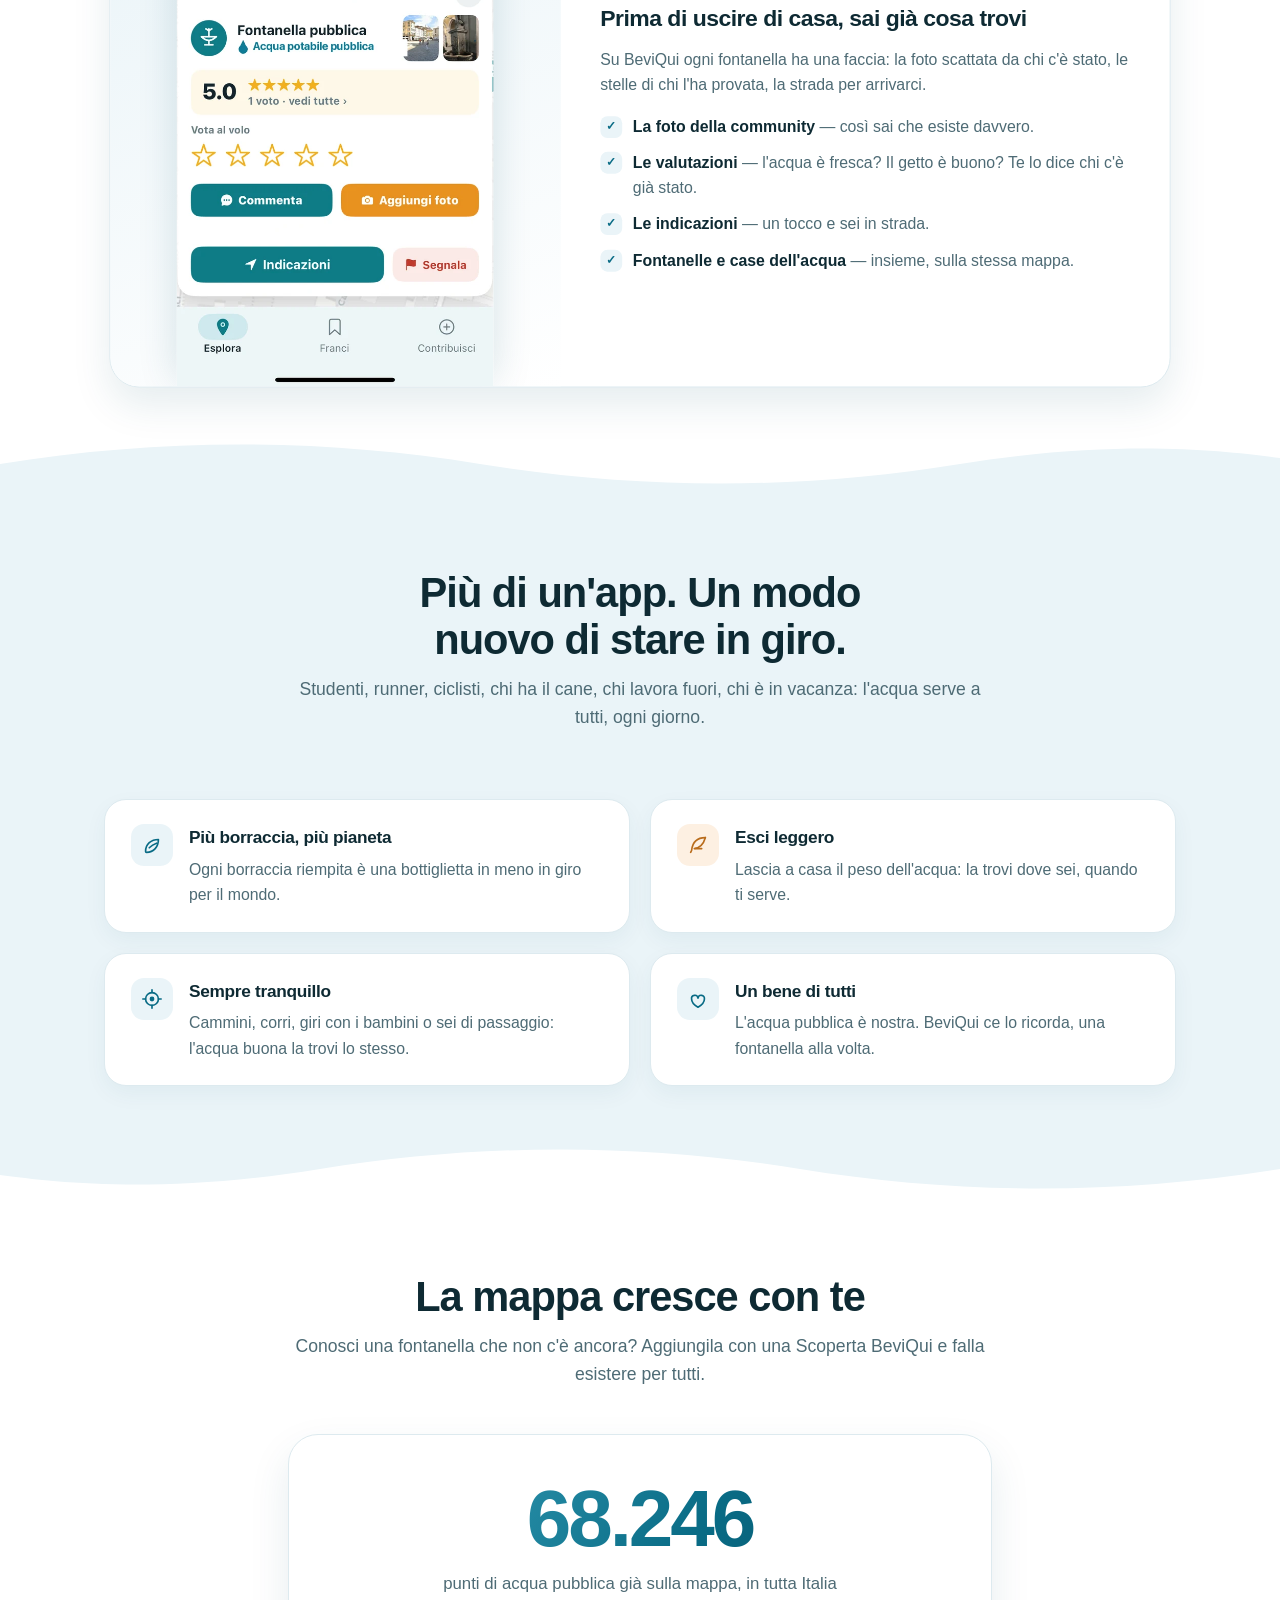
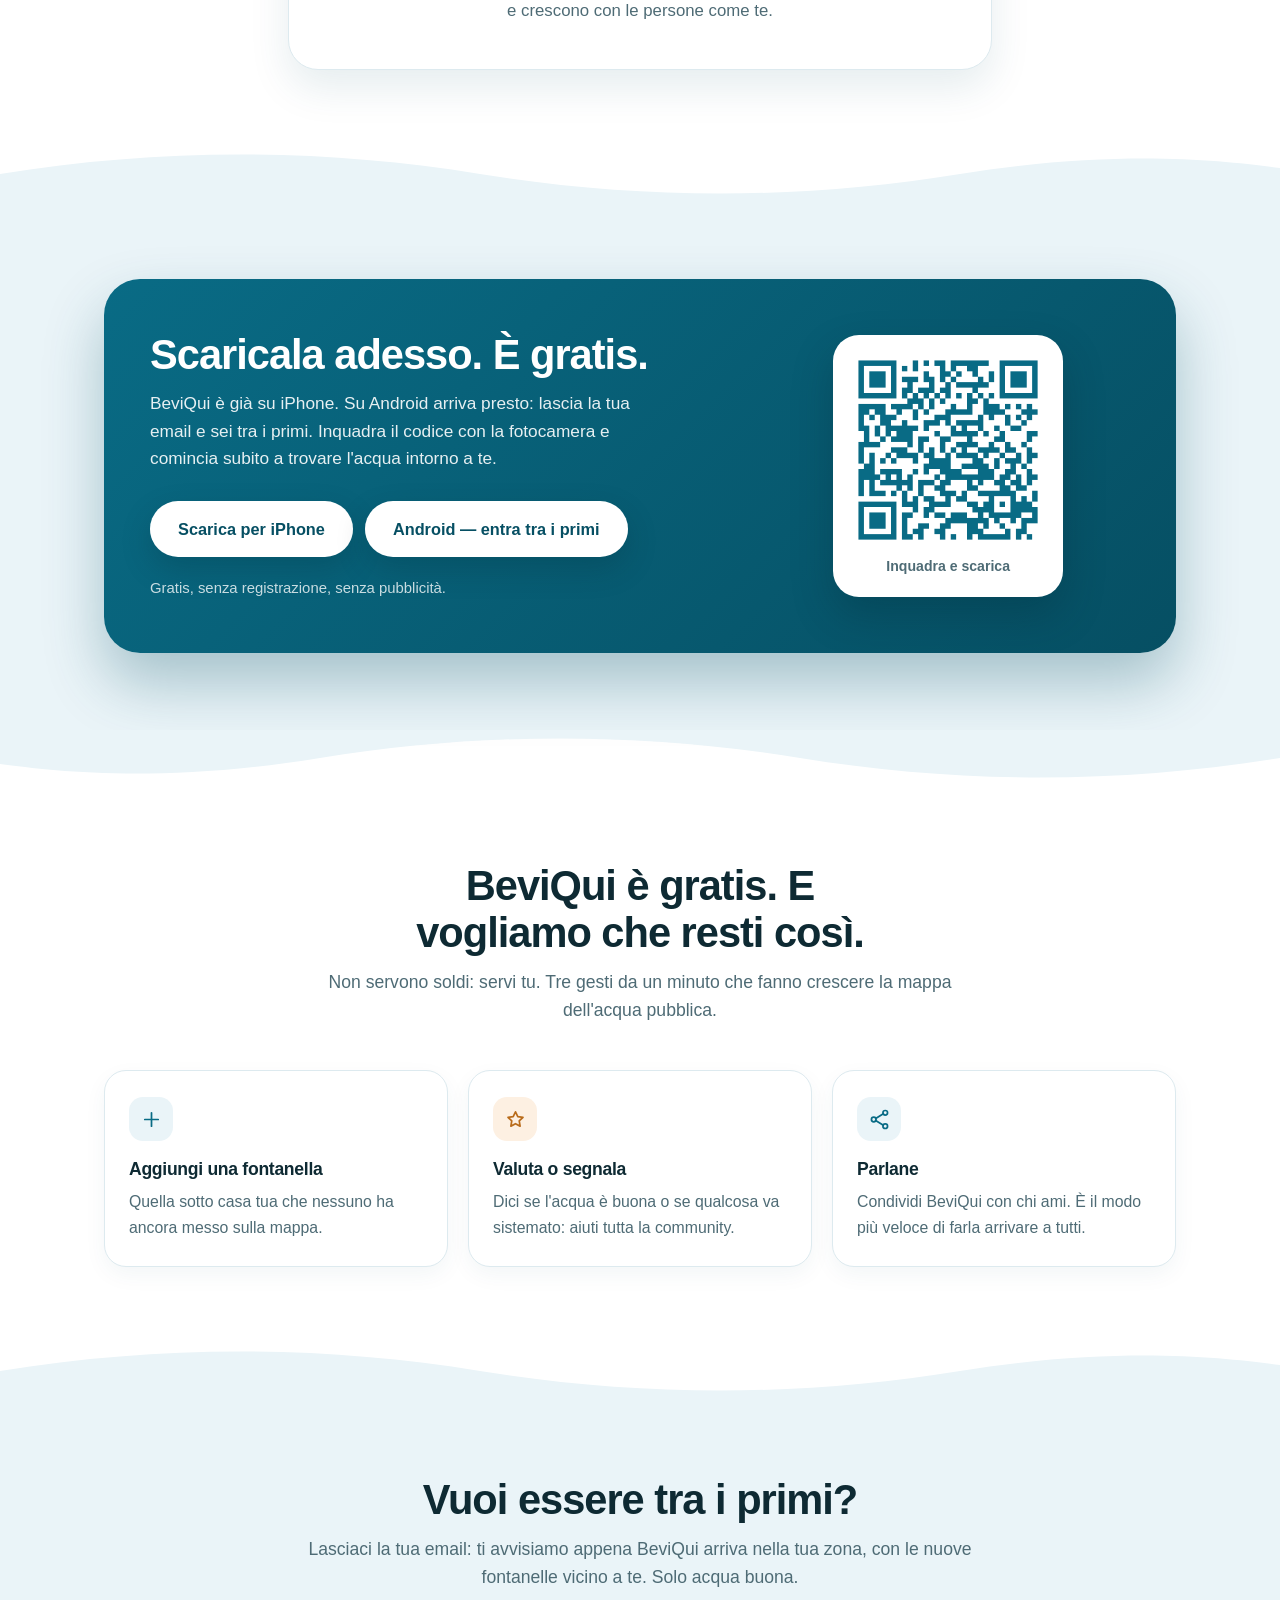
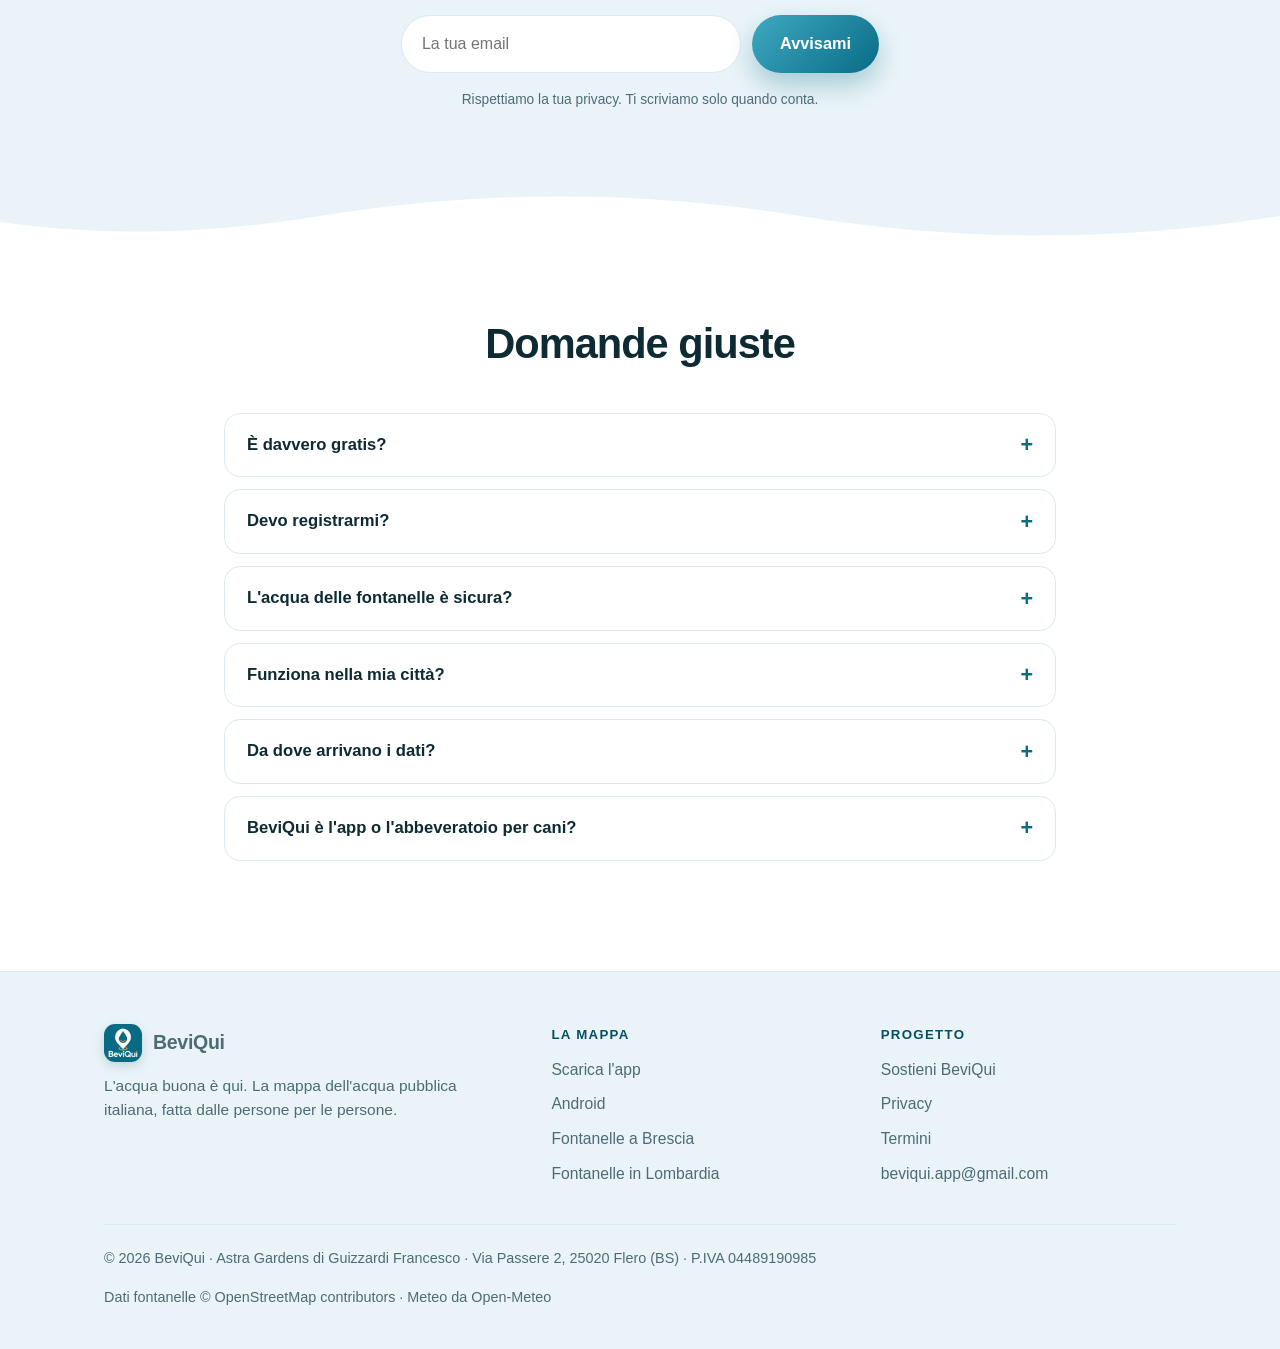
==== commit 653e37ec: "I caratteri li ospitiamo noi: il visitatore non passa piu' da Google Privacy, termini e le due pagin" ====
--- a/index.html
+++ b/index.html
@@ -787,7 +787,7 @@
       </div>
     </div>
     <div class="coda">
-      <span>© <span id="anno">2026</span> BeviQui · Francesco Guizzardi · Flero (BS)</span>
+      <span>© <span id="anno">2026</span> BeviQui · Astra Gardens di Guizzardi Francesco · Via Passere 2, 25020 Flero (BS) · P.IVA 04489190985</span>
       <span>Dati fontanelle © OpenStreetMap contributors · Meteo da Open-Meteo</span>
     </div>
   </div>
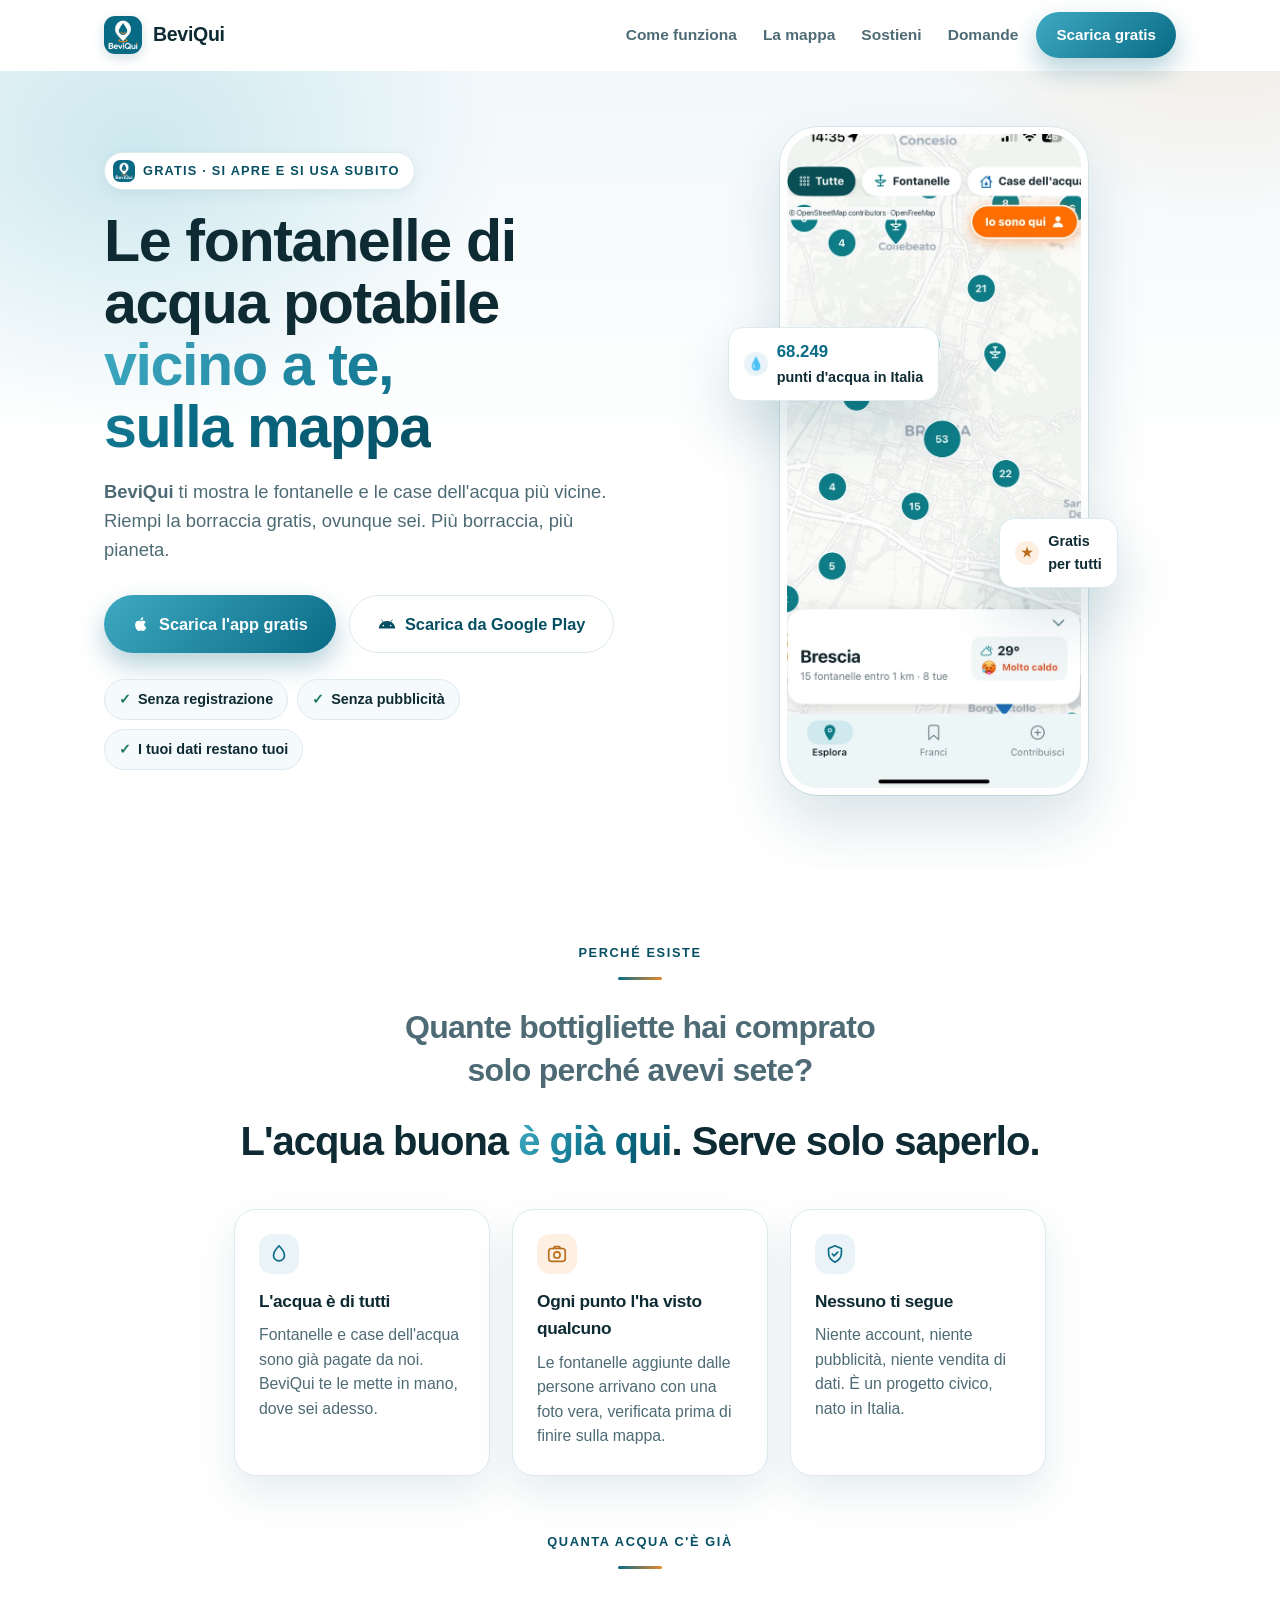
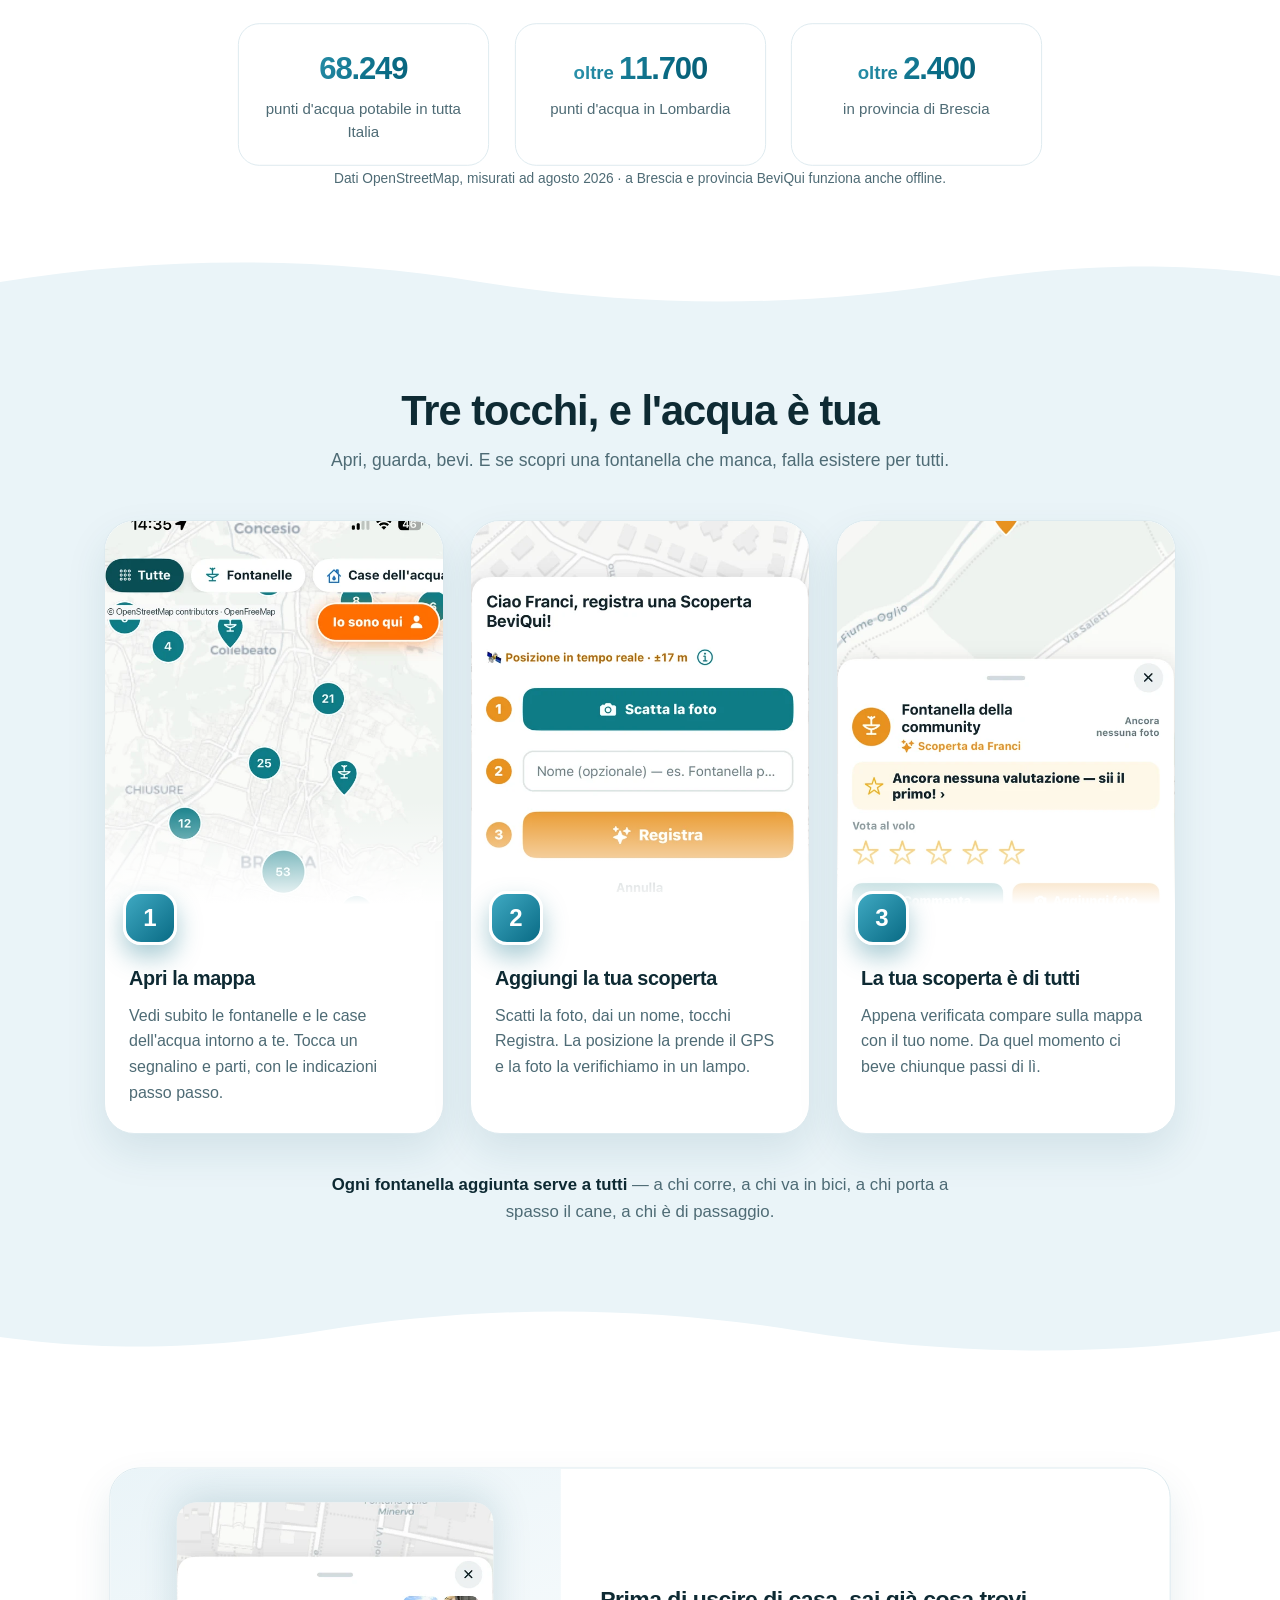
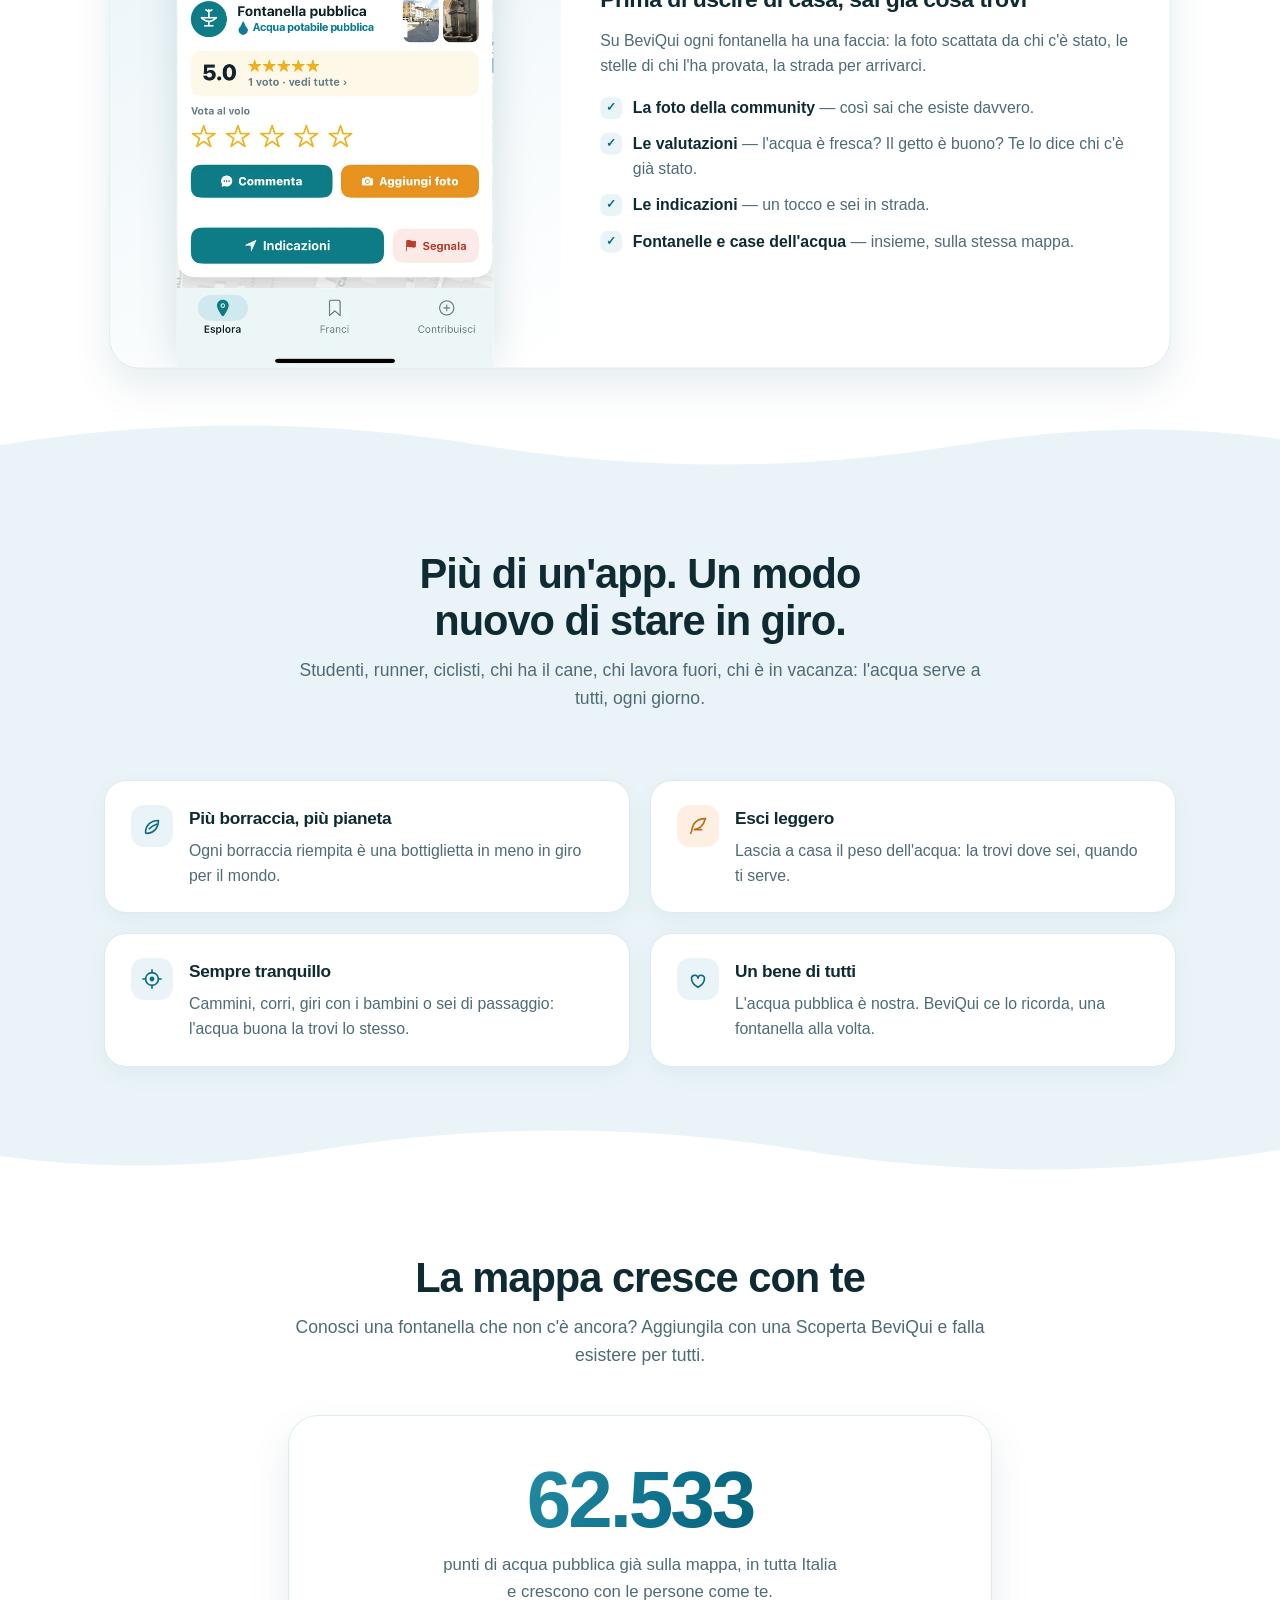
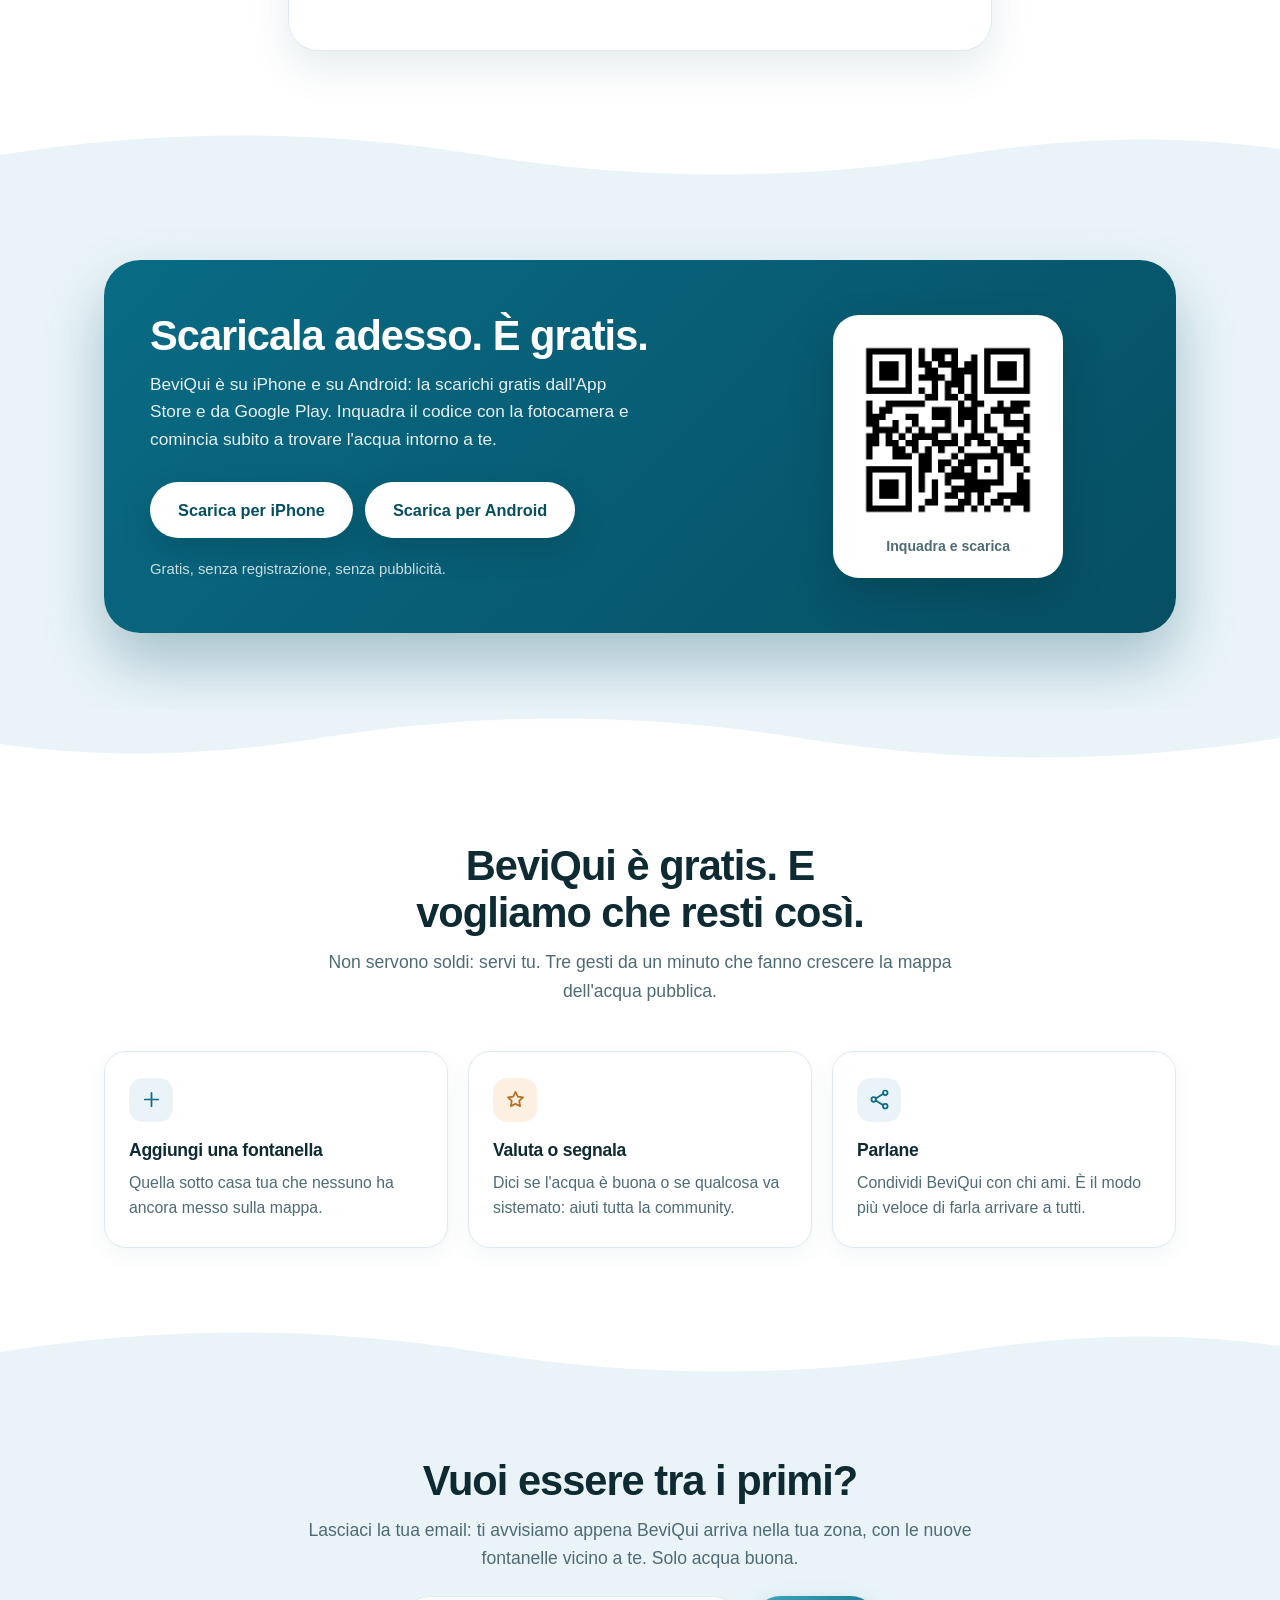
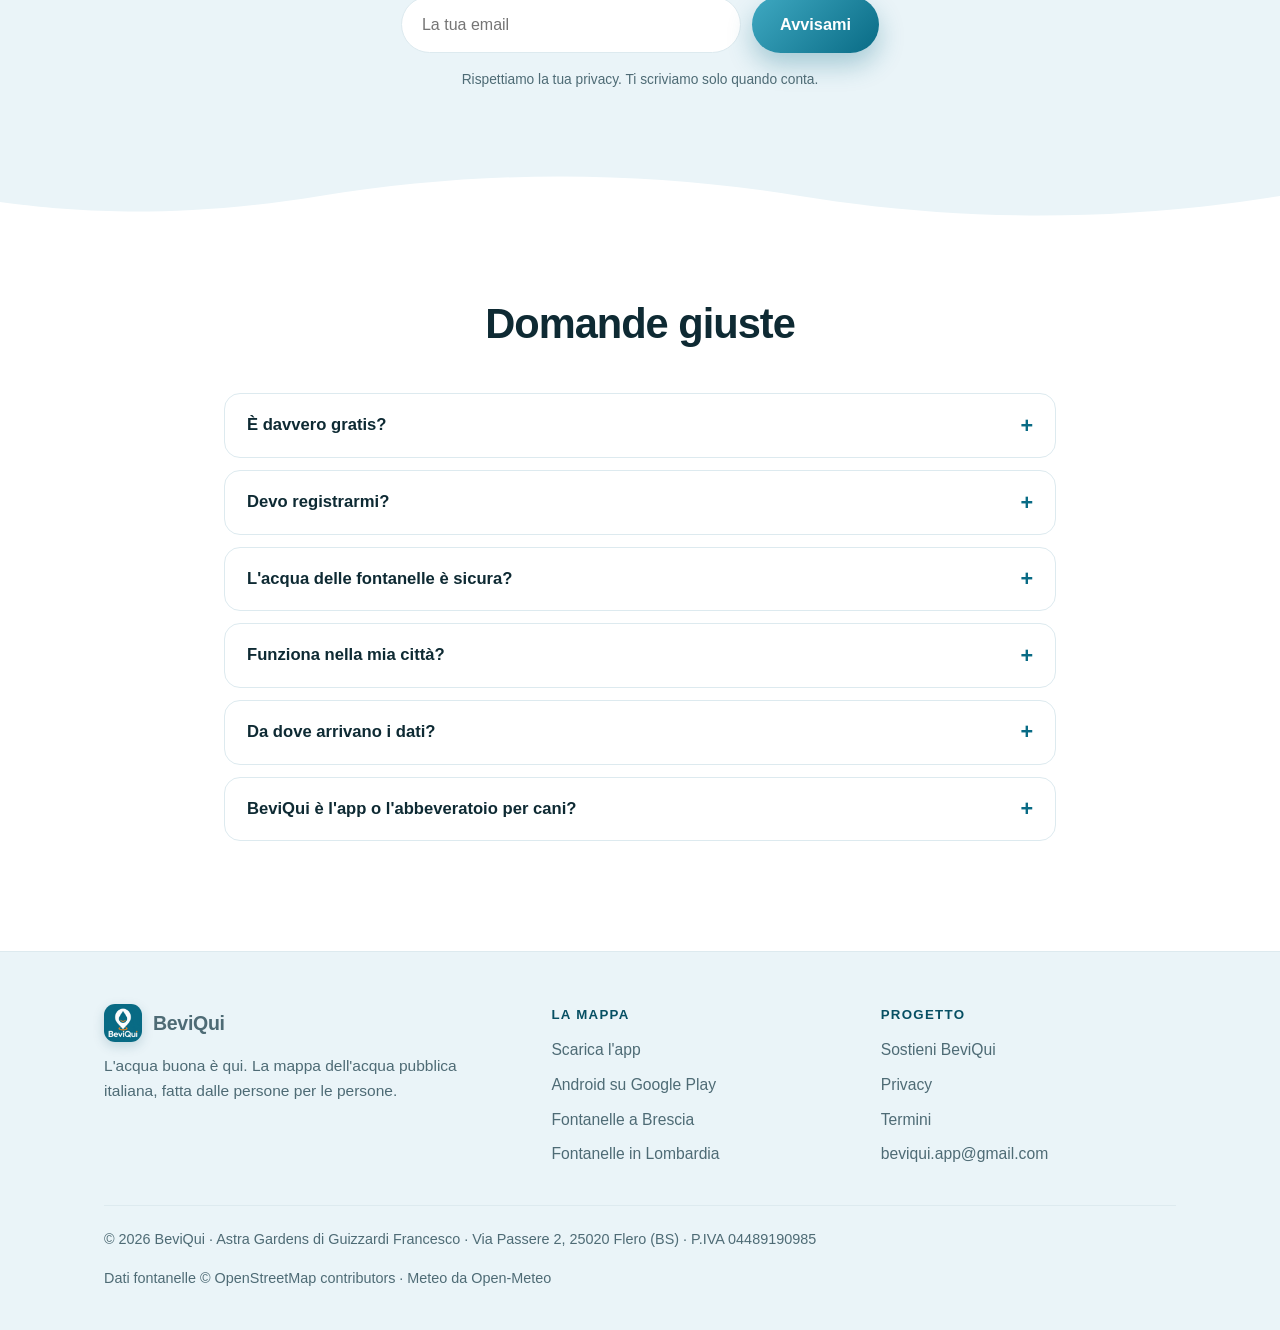
==== commit 8e82c0c6: "Sito: Android è su Google Play (pagina /android/ rifatta, QR verso /app/, link Play in home, /app/ e" ====
--- a/index.html
+++ b/index.html
@@ -483,9 +483,9 @@
           <svg viewBox="0 0 24 24" fill="currentColor" aria-hidden="true"><path d="M16.3 12.9c0-2.2 1.8-3.3 1.9-3.4-1-1.5-2.6-1.7-3.2-1.7-1.4-.1-2.7.8-3.4.8-.7 0-1.8-.8-3-.8-1.5 0-2.9.9-3.7 2.3-1.6 2.7-.4 6.8 1.1 9 .8 1.1 1.7 2.3 2.9 2.3 1.2-.1 1.6-.8 3-.8s1.8.8 3 .7c1.2 0 2-1.1 2.8-2.2.9-1.3 1.2-2.5 1.3-2.6-.1 0-2.5-1-2.7-3.6zM14.1 5.9c.6-.8 1-1.9.9-3-.9 0-2.1.6-2.8 1.4-.6.7-1.1 1.8-.9 2.9 1 .1 2.1-.5 2.8-1.3z"/></svg>
           Scarica l'app gratis
         </a>
-        <a class="bottone chiaro" href="/android/">
+        <a class="bottone chiaro" href="https://play.google.com/store/apps/details?id=com.beviqui.app">
           <svg viewBox="0 0 24 24" fill="currentColor" aria-hidden="true"><path d="M17.6 9.48l1.84-3.18a.38.38 0 00-.14-.52.38.38 0 00-.52.14l-1.86 3.22a11.4 11.4 0 00-9.84 0L5.22 5.92a.38.38 0 00-.52-.14.38.38 0 00-.14.52L6.4 9.48A10.8 10.8 0 001 18h22a10.8 10.8 0 00-5.4-8.52zM7 15.25a1.1 1.1 0 110-2.2 1.1 1.1 0 010 2.2zm10 0a1.1 1.1 0 110-2.2 1.1 1.1 0 010 2.2z"/></svg>
-          Android — entra tra i primi
+          Scarica da Google Play
         </a>
       </div>
       <div class="fiducia sale" style="--ritardo:320ms">
@@ -671,10 +671,10 @@
     <div class="fascia appare">
       <div class="parole">
         <h2>Scaricala adesso. È gratis.</h2>
-        <p>BeviQui è già su iPhone. Su Android arriva presto: lascia la tua email e sei tra i primi.<span class="solo-grande"> Inquadra il codice con la fotocamera e comincia subito a trovare l'acqua intorno a te.</span></p>
+        <p>BeviQui è su iPhone e su Android: la scarichi gratis dall'App Store e da Google Play.<span class="solo-grande"> Inquadra il codice con la fotocamera e comincia subito a trovare l'acqua intorno a te.</span></p>
         <div class="azioni">
           <a class="bottone bianco" href="/app/">Scarica per iPhone</a>
-          <a class="bottone bianco" href="/android/">Android — entra tra i primi</a>
+          <a class="bottone bianco" href="https://play.google.com/store/apps/details?id=com.beviqui.app">Scarica per Android</a>
         </div>
         <p class="sotto">Gratis, senza registrazione, senza pubblicità.</p>
       </div>
@@ -771,7 +771,7 @@
         <h4>La mappa</h4>
         <ul>
           <li><a href="/app/">Scarica l'app</a></li>
-          <li><a href="/android/">Android</a></li>
+          <li><a href="https://play.google.com/store/apps/details?id=com.beviqui.app">Android su Google Play</a></li>
           <li><a href="/fontanelle/brescia">Fontanelle a Brescia</a></li>
           <li><a href="/fontanelle/lombardia">Fontanelle in Lombardia</a></li>
         </ul>
